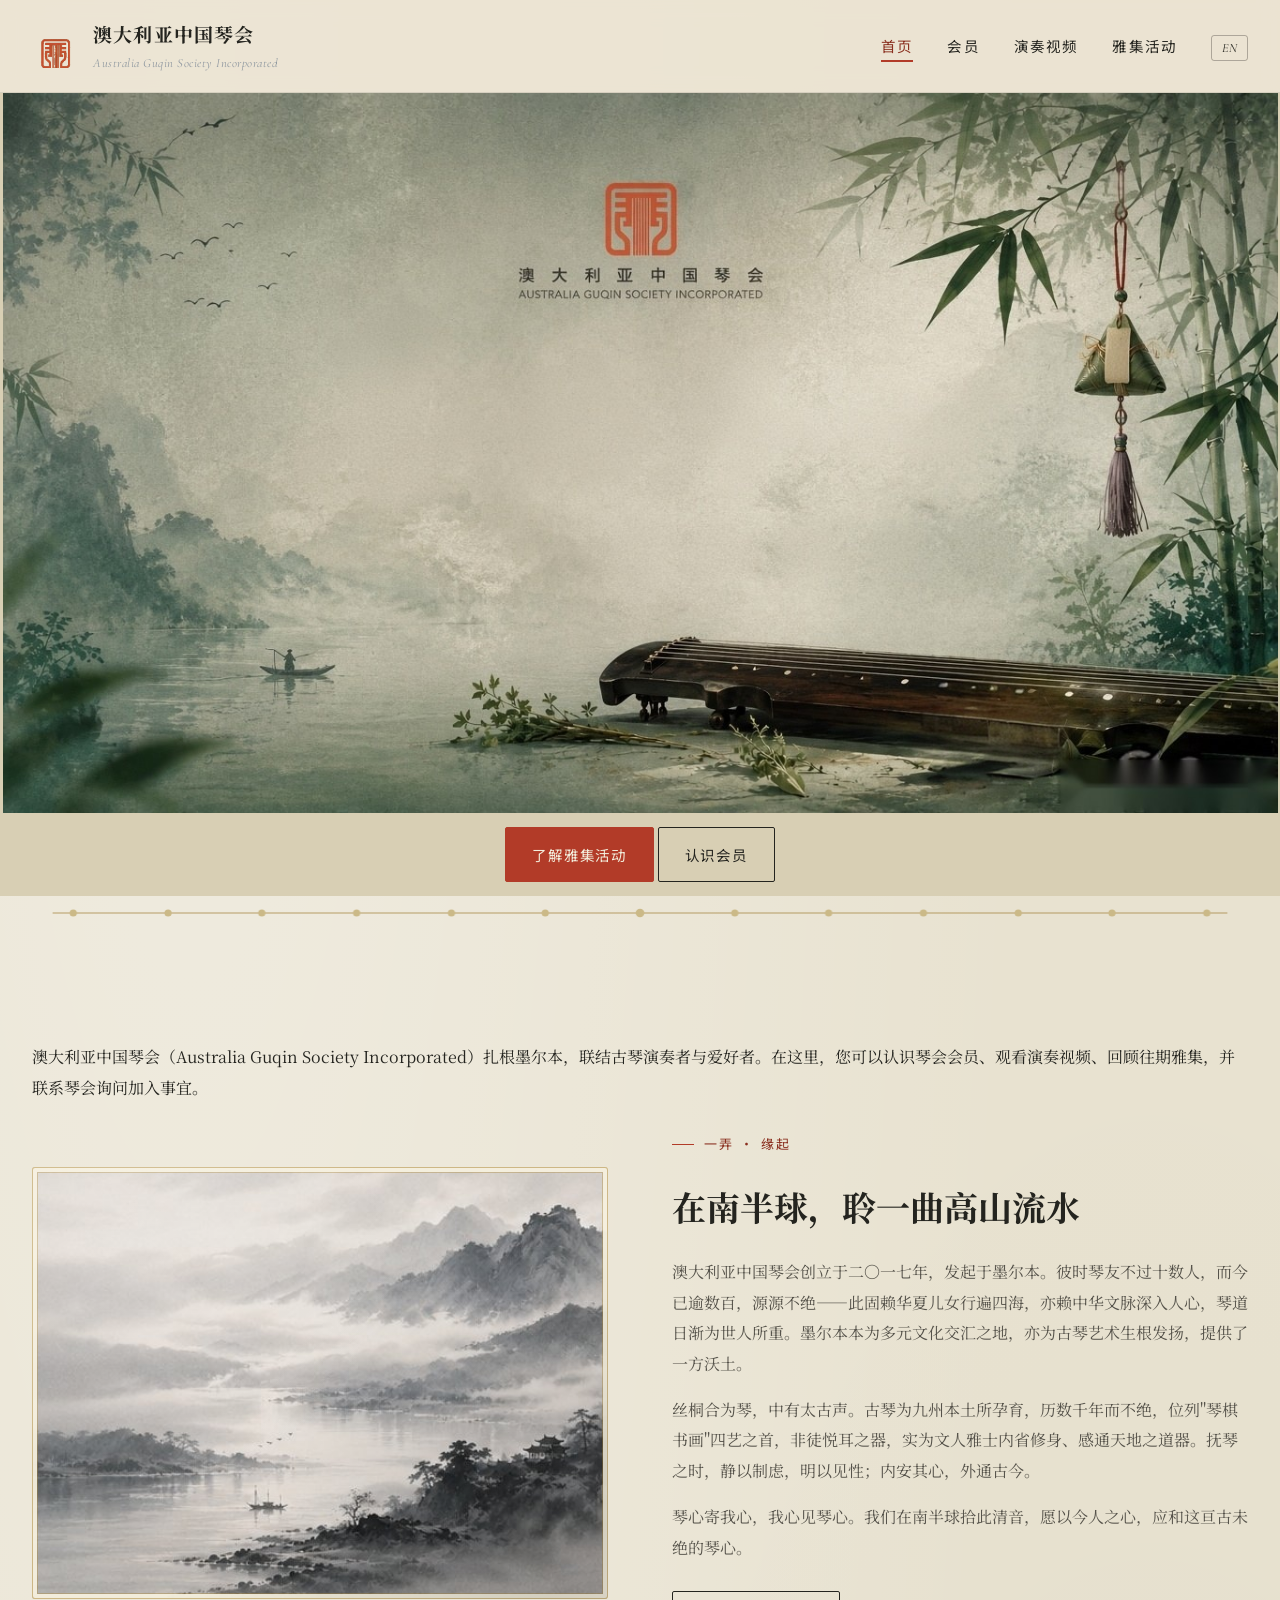
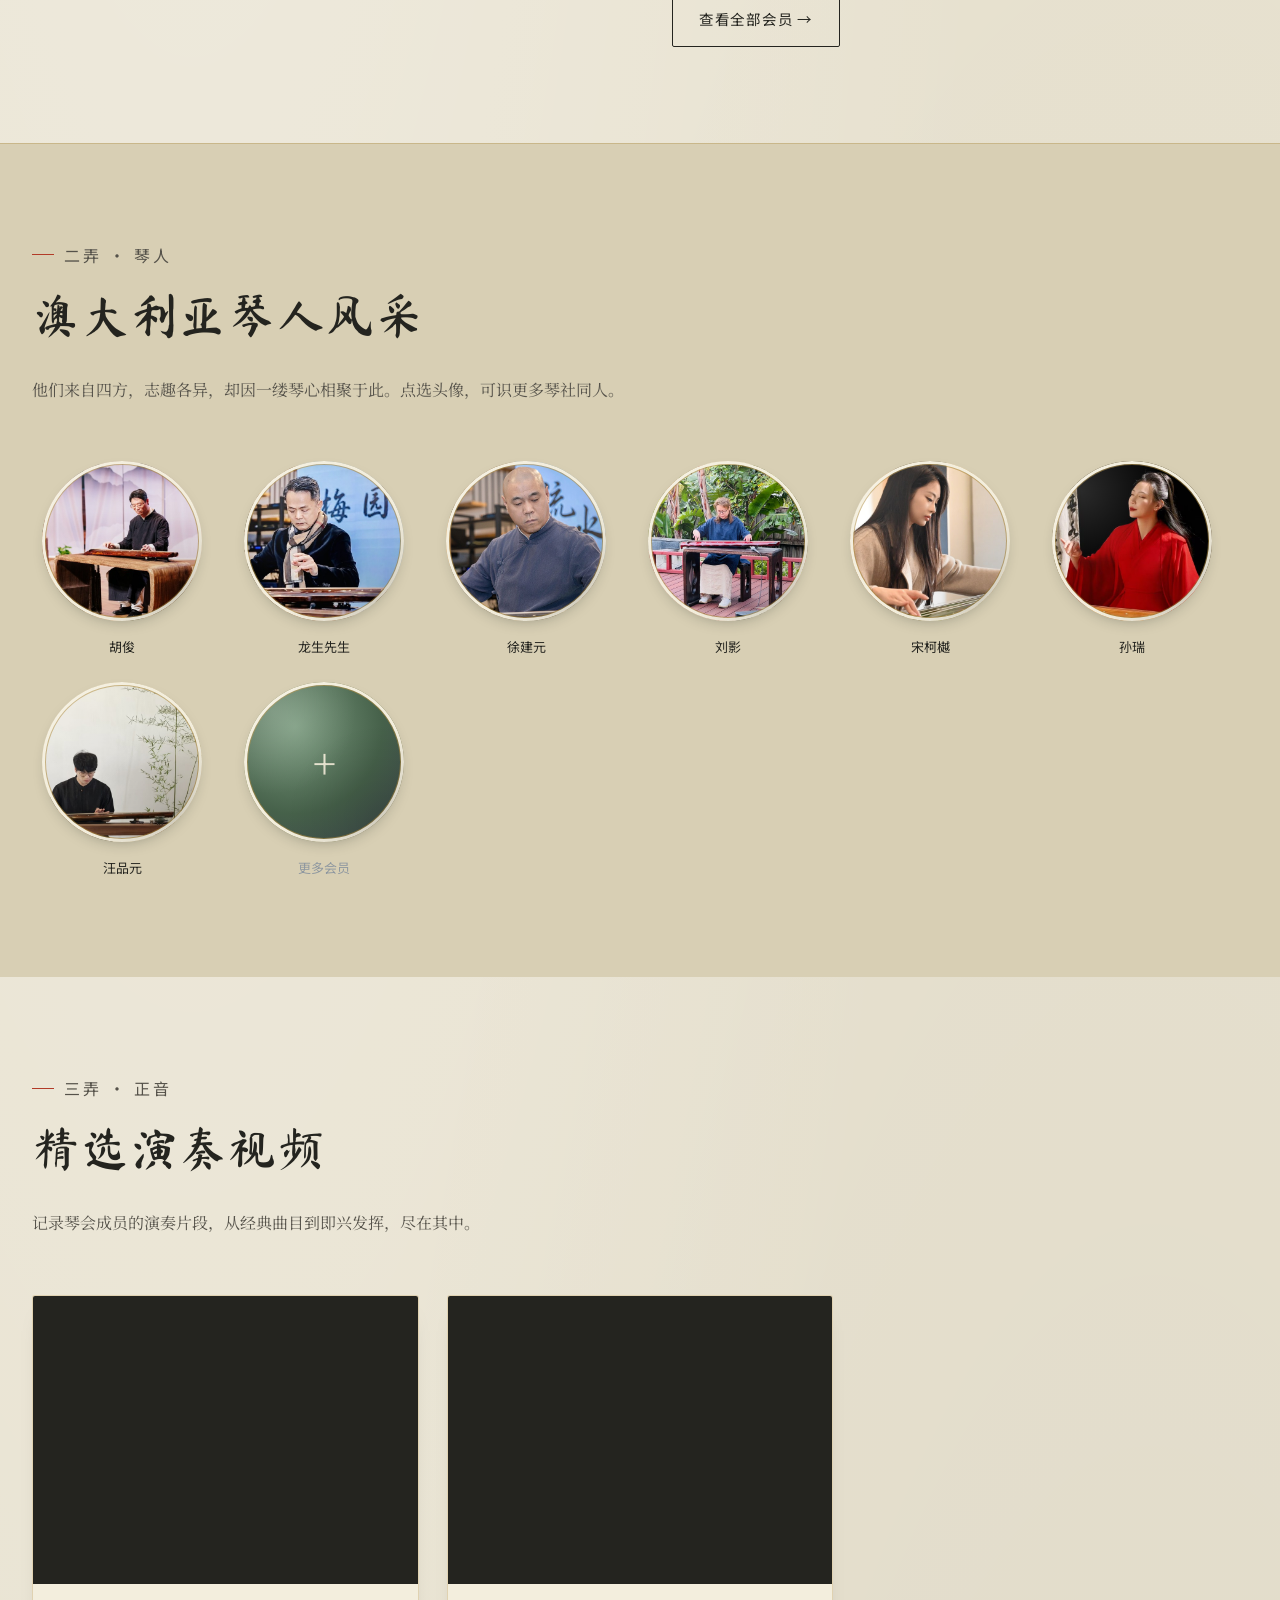
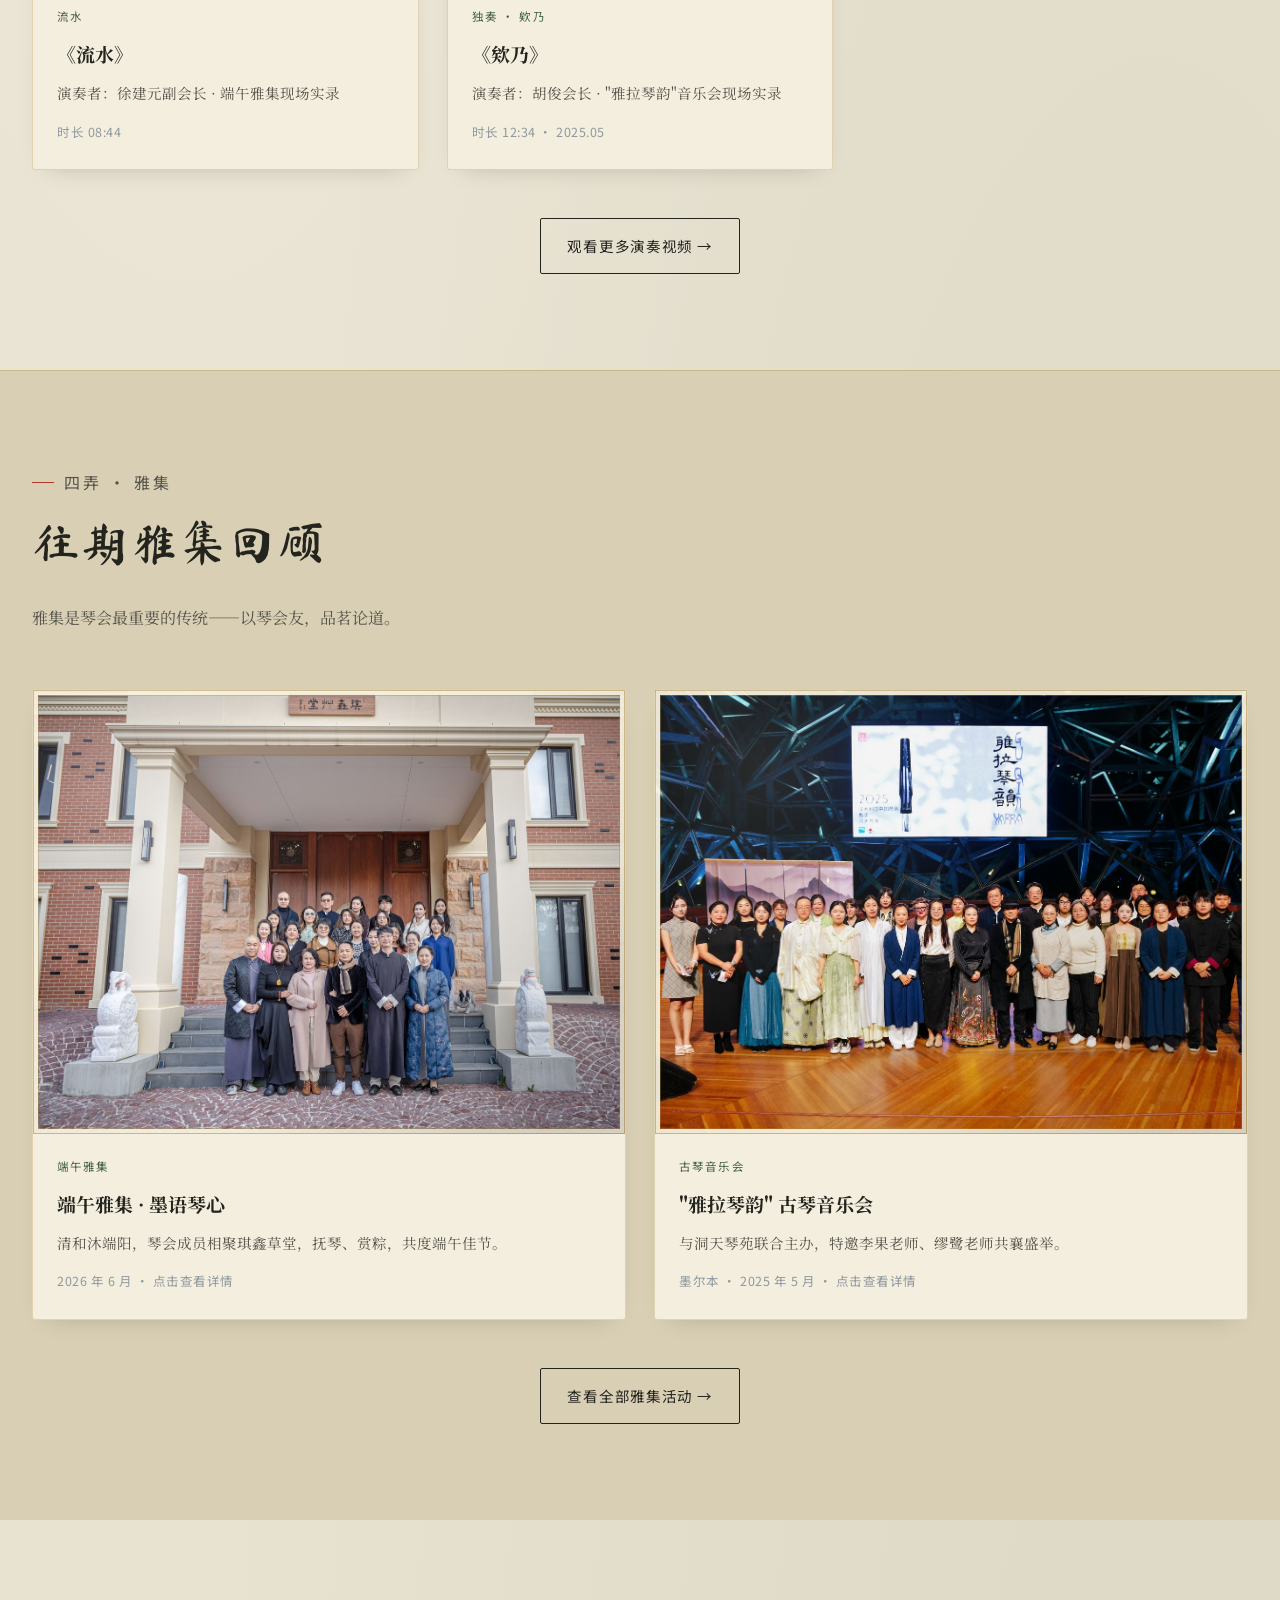
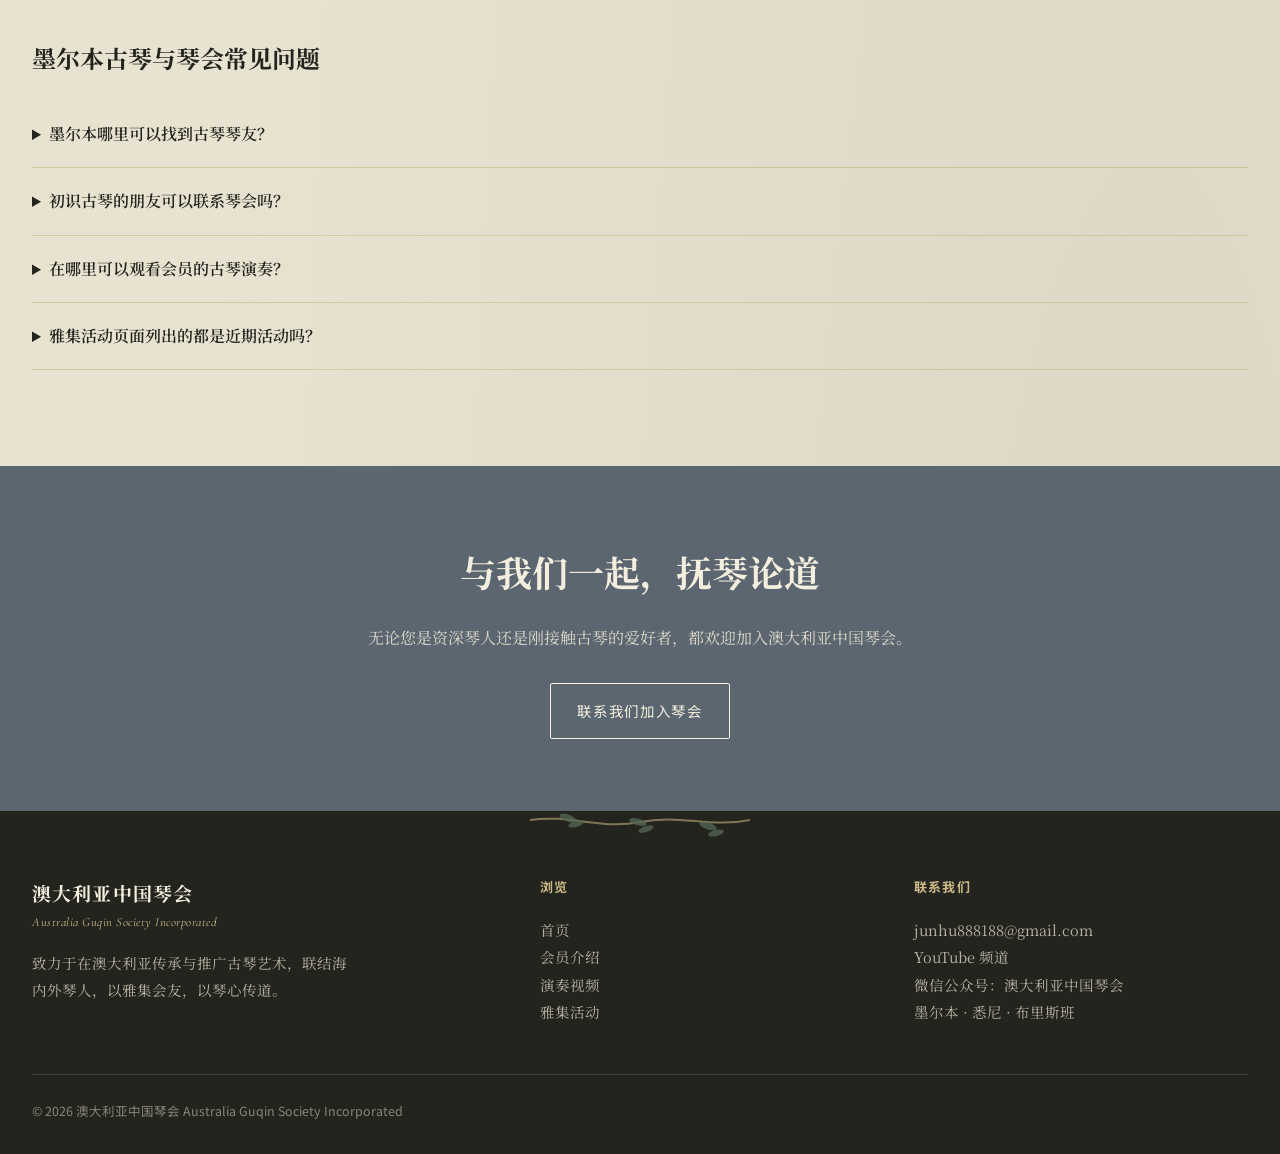
==== index.html @ 12d1147c "Exclude video players from decorative placeholder backgrounds" ====
<!DOCTYPE html>
<html lang="zh-Hans">
<head>
<meta charset="UTF-8">
<meta name="google-site-verification" content="4LOz-z484ilHDg--RrW7BaVGINEoFUXPFnVFg8UF2Y4" />
<meta name="viewport" content="width=device-width, initial-scale=1.0">
<title>澳大利亚中国琴会 · 墨尔本古琴 · Australia Guqin Society</title>
<meta name="description" content="澳大利亚中国琴会官方网站，扎根墨尔本古琴文化，传承古琴艺术，联结澳大利亚及海内外琴人。介绍会员、演奏视频与雅集活动信息。">
<link rel="canonical" href="https://auguqin.com/">
<link rel="alternate" hreflang="zh-Hans" href="https://auguqin.com/">
<link rel="alternate" hreflang="en" href="https://auguqin.com/index-en.html">
<link rel="alternate" hreflang="x-default" href="https://auguqin.com/">
<meta property="og:type" content="website">
<meta property="og:site_name" content="澳大利亚中国琴会 Australia Guqin Society">
<meta property="og:title" content="澳大利亚中国琴会 · Australia Guqin Society Incorporated">
<meta property="og:description" content="澳大利亚中国琴会官方网站，扎根墨尔本古琴文化，传承古琴艺术，联结澳大利亚及海内外琴人。">
<meta property="og:image" content="https://auguqin.com/assets/moyu_qinxin.jpg">
<meta property="og:url" content="https://auguqin.com/">
<meta property="og:locale" content="zh_CN">
<meta name="twitter:card" content="summary_large_image">

<style>
/* ============================================================
   澳大利亚琴会 · Australian Guqin Society
   设计语言：水墨 · 宣纸 · 印章 · 徽位
   ============================================================ */

@import url('https://fonts.googleapis.com/css2?family=Noto+Serif+SC:wght@400;500;700;900&family=Cormorant+Garamond:ital,wght@0,400;0,500;1,400;1,500&family=Noto+Sans+SC:wght@400;500&family=Ma+Shan+Zheng&display=swap');

:root {
  /* 色 · Color */
  --ink:        #24241f;   /* 墨 */
  --ink-soft:   #55524a;
  --paper:      #e8e2d0;   /* 宣纸 */
  --paper-deep: #d8cfb4;   /* 陈纸 */
  --paper-card: #f3eedd;
  --dai:        #5c6670;   /* 水墨山色 · 石青灰 */
  --dai-soft:   #8f98a0;
  --dai-deep:   #3c444c;
  --bamboo:     #46614a;   /* 竹青 */
  --bamboo-soft:#7a9a7e;
  --bamboo-deep:#2c4030;
  --sepia:      #b98a4e;   /* 赭石 · 夕照 */
  --sepia-soft: #d9b479;
  --snow:       #faf7ee;   /* 雪 */
  --cinnabar:   #b23b28;   /* 朱砂 — 印色 */
  --cinnabar-deep: #8a2f1f;
  --gold:       #a3843f;   /* 泥金 — 细线 */
  --gold-soft:  #cbb987;

  --font-display: 'Noto Serif SC', serif;
  --font-calligraphy: 'Ma Shan Zheng', 'Noto Serif SC', serif;
  --font-en: 'Cormorant Garamond', serif;
  --font-body: 'Noto Serif SC', serif;
  --font-label: 'Noto Sans SC', sans-serif;

  --max-w: 1320px;
}

* { box-sizing: border-box; }

html { scroll-behavior: smooth; overflow-x: hidden; max-width: 100%; }

body {
  margin: 0;
  overflow-x: hidden;
  max-width: 100%;
  background: var(--paper);
  color: var(--ink);
  font-family: var(--font-body);
  line-height: 1.9;
  -webkit-font-smoothing: antialiased;
  background-image:
    radial-gradient(ellipse at 15% 0%, rgba(255,255,255,0.35), transparent 55%),
    radial-gradient(ellipse at 90% 100%, rgba(0,0,0,0.05), transparent 60%);
}

a { color: inherit; text-decoration: none; }

img { max-width: 100%; display: block; }

::selection { background: var(--cinnabar); color: var(--paper-card); }

@media (prefers-reduced-motion: reduce) {
  *, *::before, *::after {
    animation-duration: 0.001ms !important;
    animation-iteration-count: 1 !important;
    transition-duration: 0.001ms !important;
    scroll-behavior: auto !important;
  }
}

:focus-visible {
  outline: 2px solid var(--cinnabar);
  outline-offset: 3px;
}

.wrap {
  max-width: var(--max-w);
  margin: 0 auto;
  padding: 0 32px;
}

/* ---------------- 印 Logo ---------------- */
.seal {
  width: 42px;
  height: 42px;
  background: var(--cinnabar);
  color: var(--paper-card);
  display: flex;
  align-items: center;
  justify-content: center;
  font-family: var(--font-display);
  font-weight: 900;
  font-size: 22px;
  border-radius: 3px;
  transform: rotate(-2deg);
  box-shadow: 0 2px 0 rgba(0,0,0,0.15), inset 0 0 0 1px rgba(255,255,255,0.15);
  flex-shrink: 0;
}

.seal-logo {
  height: 44px;
  width: auto;
  flex-shrink: 0;
}

/* ---------------- Header / Nav ---------------- */
.site-header {
  position: sticky;
  top: 0;
  z-index: 100;
  background: rgba(236, 228, 210, 0.86);
  backdrop-filter: blur(10px);
  border-bottom: 1px solid rgba(32,29,25,0.1);
}

.site-header .wrap {
  display: flex;
  align-items: center;
  justify-content: space-between;
  padding-top: 16px;
  padding-bottom: 16px;
}

.brand {
  display: flex;
  align-items: center;
  gap: 14px;
}

.brand-text .zh {
  display: block;
  font-family: var(--font-display);
  font-weight: 700;
  font-size: 19px;
  letter-spacing: 0.06em;
}

.brand-text .en {
  display: block;
  font-family: var(--font-en);
  font-style: italic;
  font-size: 12.5px;
  color: var(--dai-soft);
  letter-spacing: 0.04em;
}

.nav-list {
  list-style: none;
  display: flex;
  gap: 34px;
  margin: 0;
  padding: 0;
}

.nav-list a {
  font-family: var(--font-label);
  font-size: 14.5px;
  letter-spacing: 0.08em;
  position: relative;
  padding-bottom: 4px;
}

.nav-list a::after {
  content: '';
  position: absolute;
  left: 0; right: 0; bottom: -2px;
  height: 1.5px;
  background: var(--cinnabar);
  transform: scaleX(0);
  transform-origin: right;
  transition: transform 0.35s ease;
}

.nav-list a:hover::after,
.nav-list a.active::after {
  transform: scaleX(1);
  transform-origin: left;
}

.nav-list a.active { color: var(--cinnabar-deep); }

.lang-switch {
  font-family: var(--font-en) !important;
  font-style: italic;
  border: 1px solid rgba(32,29,25,0.3);
  border-radius: 3px;
  padding: 4px 10px !important;
  font-size: 12.5px !important;
  letter-spacing: 0.04em !important;
}
.lang-switch::after { content: none !important; }
.lang-switch:hover { border-color: var(--cinnabar); color: var(--cinnabar-deep); }

.nav-toggle {
  display: none;
  background: none;
  border: none;
  cursor: pointer;
  padding: 6px;
}

.nav-toggle span {
  display: block;
  width: 24px;
  height: 2px;
  background: var(--ink);
  margin: 5px 0;
  transition: transform 0.3s ease, opacity 0.3s ease;
}

@media (max-width: 860px) {
  .site-header { position: static; }
  .site-header .wrap { flex-wrap: wrap; padding-top: calc(40px + env(safe-area-inset-top)); }
  .nav-toggle { display: block; position: relative; z-index: 10; order: 2; }
  .brand { order: 1; }
  .site-header nav {
    order: 3;
    width: 100%;
    flex-basis: 100%;
  }
  .nav-list {
    width: 100%;
    flex-direction: column;
    background: var(--paper);
    padding: 0 32px;
    gap: 20px;
    max-height: 0;
    overflow: hidden;
    opacity: 0;
    transition: max-height 0.35s ease, opacity 0.25s ease, padding 0.35s ease;
  }
  .nav-list.open {
    max-height: 400px;
    opacity: 1;
    padding: 20px 32px 28px;
    border-top: 1px solid rgba(32,29,25,0.1);
  }
}

/* ---------------- 徽位分隔线 · String Divider ---------------- */
.string-divider {
  width: 100%;
  height: 34px;
  margin: 0 auto;
  display: block;
  overflow: visible;
}

.string-divider .line {
  stroke: var(--gold);
  stroke-width: 1;
  opacity: 0.75;
}

.string-divider .hui {
  fill: var(--gold-soft);
  opacity: 0;
  transform-origin: center;
}

.string-divider.in-view .hui {
  animation: hui-in 0.6s ease forwards;
}

.string-divider.in-view .hui:nth-child(1) { animation-delay: 0.02s; }
.string-divider.in-view .hui:nth-child(2) { animation-delay: 0.07s; }
.string-divider.in-view .hui:nth-child(3) { animation-delay: 0.12s; }
.string-divider.in-view .hui:nth-child(4) { animation-delay: 0.17s; }
.string-divider.in-view .hui:nth-child(5) { animation-delay: 0.22s; }
.string-divider.in-view .hui:nth-child(6) { animation-delay: 0.27s; }
.string-divider.in-view .hui:nth-child(7) { animation-delay: 0.32s; }
.string-divider.in-view .hui:nth-child(8) { animation-delay: 0.37s; }
.string-divider.in-view .hui:nth-child(9) { animation-delay: 0.42s; }
.string-divider.in-view .hui:nth-child(10) { animation-delay: 0.47s; }
.string-divider.in-view .hui:nth-child(11) { animation-delay: 0.52s; }
.string-divider.in-view .hui:nth-child(12) { animation-delay: 0.57s; }
.string-divider.in-view .hui:nth-child(13) { animation-delay: 0.62s; }

@keyframes hui-in {
  from { opacity: 0; transform: scale(0); }
  to   { opacity: 1; transform: scale(1); }
}

/* ---------------- 段 Section labels (structural device) ---------------- */
.duan-label {
  font-family: var(--font-label);
  font-size: 13px;
  letter-spacing: 0.18em;
  color: var(--cinnabar-deep);
  display: flex;
  align-items: center;
  gap: 10px;
  margin-bottom: 18px;
}

.duan-label::before {
  content: '';
  width: 22px;
  height: 1px;
  background: var(--cinnabar);
}

/* ---------------- Sections ---------------- */
section { padding: 96px 0; }

.section-head {
  max-width: 640px;
  margin-bottom: 56px;
}

.section-head h2 {
  font-family: var(--font-calligraphy);
  font-size: clamp(34px, 4vw, 48px);
  font-weight: 400;
  margin: 0 0 14px;
  letter-spacing: 0.02em;
}

.section-head p {
  color: var(--ink-soft);
  font-size: 16px;
  margin: 0;
}

.eyebrow-en {
  font-family: var(--font-en);
  font-style: italic;
  color: var(--dai-soft);
  font-size: 16px;
  display: block;
  margin-bottom: 6px;
}

/* ---------------- Buttons ---------------- */
.btn {
  display: inline-flex;
  align-items: center;
  gap: 10px;
  font-family: var(--font-label);
  font-size: 14.5px;
  letter-spacing: 0.05em;
  padding: 13px 26px;
  border: 1px solid var(--ink);
  border-radius: 2px;
  transition: background 0.3s ease, color 0.3s ease, border-color 0.3s ease, transform 0.25s ease;
}

.btn:hover { transform: translateY(-2px); }

.btn-primary {
  background: var(--cinnabar);
  border-color: var(--cinnabar);
  color: var(--paper-card);
}
.btn-primary:hover { background: var(--cinnabar-deep); border-color: var(--cinnabar-deep); }

.btn-ghost {
  background: transparent;
  color: var(--ink);
}
.btn-ghost:hover { background: var(--ink); color: var(--paper); }

/* ---------------- Hero (index · 真实图片) ---------------- */
.hero-photo {
  position: relative;
  width: 100%;
  padding: 0;
  overflow: hidden;
  background: var(--ink);
}

.hero-photo-img {
  width: 100%;
  height: auto;
  max-height: 720px;
  object-fit: cover;
  object-position: center 30%;
  display: block;
}

.hero-photo-overlay {
  position: absolute;
  left: 0; right: 0; bottom: 0;
  height: 42%;
  background: linear-gradient(to top, rgba(18,16,12,0.6), transparent);
  pointer-events: none;
}

.hero-photo-content {
  position: absolute;
  left: 0; right: 0; bottom: 40px;
  display: flex;
  justify-content: center;
}

.btn-ghost-light {
  border-color: var(--paper-card);
  color: var(--paper-card);
}
.btn-ghost-light:hover { background: var(--paper-card); color: var(--ink); }

.visually-hidden {
  position: absolute;
  width: 1px; height: 1px;
  padding: 0; margin: -1px;
  overflow: hidden;
  clip: rect(0,0,0,0);
  white-space: nowrap;
  border: 0;
}

@media (max-width: 700px) {
  .hero-photo-img { max-height: 480px; object-position: center 22%; }
  .hero-photo-content { bottom: 22px; }
}

/* ---------------- Card grids ---------------- */
.grid {
  display: grid;
  gap: 28px;
}

.grid-3 { grid-template-columns: repeat(3, 1fr); }
.grid-2 { grid-template-columns: repeat(2, 1fr); }

@media (max-width: 900px) {
  .grid-3 { grid-template-columns: repeat(2, 1fr); }
}
@media (max-width: 640px) {
  .grid-3, .grid-2 { grid-template-columns: 1fr; }
}

.card {
  background: var(--paper-card);
  border: 1px solid rgba(173,138,62,0.28);
  border-radius: 3px;
  overflow: hidden;
  box-shadow: 0 10px 24px -18px rgba(23,32,27,0.35);
  transition: transform 0.35s ease, box-shadow 0.35s ease, border-color 0.35s ease;
}

.card:hover {
  transform: translateY(-5px);
  box-shadow: 0 18px 34px -18px rgba(32,29,25,0.35);
  border-color: var(--cinnabar);
}

/* ---------------- Ink placeholder blocks (no real imagery) ---------------- */
.ink-block {
  position: relative;
  aspect-ratio: 4 / 3;
  background-color: var(--paper-deep);
  background-image: url("data:image/svg+xml,%3Csvg%20xmlns%3D%22http%3A//www.w3.org/2000/svg%22%20viewBox%3D%220%200%20200%20150%22%3E%3Crect%20width%3D%22200%22%20height%3D%22150%22%20fill%3D%22%23e8e2d0%22/%3E%3Ccircle%20cx%3D%22158%22%20cy%3D%2232%22%20r%3D%2211%22%20fill%3D%22%23cbb987%22%20opacity%3D%220.85%22/%3E%3Cpath%20d%3D%22M0%2C95%20Q30%2C70%2060%2C88%20T120%2C80%20T200%2C90%20L200%2C150%20L0%2C150%20Z%22%20fill%3D%22%238f98a0%22%20opacity%3D%220.5%22/%3E%3Cpath%20d%3D%22M0%2C120%20Q25%2C95%2055%2C112%20Q90%2C90%20130%2C110%20Q165%2C92%20200%2C112%20L200%2C150%20L0%2C150%20Z%22%20fill%3D%22%233c444c%22/%3E%3Cpath%20d%3D%22M0%2C128%20Q50%2C120%20100%2C130%20T200%2C124%22%20stroke%3D%22%23faf7ee%22%20stroke-width%3D%221.4%22%20fill%3D%22none%22%20opacity%3D%220.55%22/%3E%3Cpath%20d%3D%22M0%2C138%20Q50%2C132%20100%2C140%20T200%2C134%22%20stroke%3D%22%23faf7ee%22%20stroke-width%3D%221%22%20fill%3D%22none%22%20opacity%3D%220.35%22/%3E%3C/svg%3E");
  background-size: cover;
  background-position: center;
  overflow: hidden;
  box-shadow: inset 0 0 0 1px rgba(173,138,62,0.55), inset 0 0 0 5px rgba(250,245,230,0.9), inset 0 0 0 6px rgba(173,138,62,0.4);
}

.grid-3 .card:nth-of-type(3n+2) .ink-block:not(.avatar):not(.has-video),
.gallery-strip .ink-block:nth-of-type(4n+2):not(.avatar):not(.has-video) {
  background-image: url("data:image/svg+xml,%3Csvg%20xmlns%3D%22http%3A//www.w3.org/2000/svg%22%20viewBox%3D%220%200%20200%20150%22%3E%3Crect%20width%3D%22200%22%20height%3D%22150%22%20fill%3D%22%23e8e2d0%22/%3E%3Ccircle%20cx%3D%2240%22%20cy%3D%2230%22%20r%3D%2210%22%20fill%3D%22%23b23b28%22%20opacity%3D%220.85%22/%3E%3Cpath%20d%3D%22M0%2C95%20Q30%2C70%2060%2C88%20T120%2C80%20T200%2C90%20L200%2C150%20L0%2C150%20Z%22%20fill%3D%22%237a9a7e%22%20opacity%3D%220.45%22/%3E%3Cpath%20d%3D%22M0%2C120%20Q25%2C95%2055%2C112%20Q90%2C90%20130%2C110%20Q165%2C92%20200%2C112%20L200%2C150%20L0%2C150%20Z%22%20fill%3D%22%232c4030%22/%3E%3Cpath%20d%3D%22M0%2C128%20Q50%2C120%20100%2C130%20T200%2C124%22%20stroke%3D%22%23faf7ee%22%20stroke-width%3D%221.4%22%20fill%3D%22none%22%20opacity%3D%220.55%22/%3E%3Cpath%20d%3D%22M0%2C138%20Q50%2C132%20100%2C140%20T200%2C134%22%20stroke%3D%22%23faf7ee%22%20stroke-width%3D%221%22%20fill%3D%22none%22%20opacity%3D%220.35%22/%3E%3C/svg%3E");
}

.grid-3 .card:nth-of-type(3n) .ink-block:not(.avatar):not(.has-video),
.gallery-strip .ink-block:nth-of-type(4n+3):not(.avatar):not(.has-video) {
  background-image: url("data:image/svg+xml,%3Csvg%20xmlns%3D%22http%3A//www.w3.org/2000/svg%22%20viewBox%3D%220%200%20200%20150%22%3E%3Crect%20width%3D%22200%22%20height%3D%22150%22%20fill%3D%22%23e8e2d0%22/%3E%3Ccircle%20cx%3D%22100%22%20cy%3D%2226%22%20r%3D%229%22%20fill%3D%22%23b98a4e%22%20opacity%3D%220.85%22/%3E%3Cpath%20d%3D%22M0%2C95%20Q30%2C70%2060%2C88%20T120%2C80%20T200%2C90%20L200%2C150%20L0%2C150%20Z%22%20fill%3D%22%23d9b479%22%20opacity%3D%220.5%22/%3E%3Cpath%20d%3D%22M0%2C120%20Q25%2C95%2055%2C112%20Q90%2C90%20130%2C110%20Q165%2C92%20200%2C112%20L200%2C150%20L0%2C150%20Z%22%20fill%3D%22%238f98a0%22/%3E%3Cpath%20d%3D%22M0%2C128%20Q50%2C120%20100%2C130%20T200%2C124%22%20stroke%3D%22%23faf7ee%22%20stroke-width%3D%221.4%22%20fill%3D%22none%22%20opacity%3D%220.55%22/%3E%3Cpath%20d%3D%22M0%2C138%20Q50%2C132%20100%2C140%20T200%2C134%22%20stroke%3D%22%23faf7ee%22%20stroke-width%3D%221%22%20fill%3D%22none%22%20opacity%3D%220.35%22/%3E%3C/svg%3E");
}

.ink-block::before {
  content: '';
  position: absolute;
  inset: 0;
  background:
    radial-gradient(circle at 18% 18%, rgba(255,255,255,0.16), transparent 45%),
    radial-gradient(circle at 88% 88%, rgba(0,0,0,0.14), transparent 50%);
}

.ink-block.photo {
  background-image: none;
  background-size: cover;
  background-position: 22% center;
}

.ink-block.photo::after { content: none; }

.ink-block.has-video {
  background: var(--ink);
  box-shadow: none;
}
.ink-block.has-video video,
.ink-block.has-video iframe {
  width: 100%;
  height: 100%;
  object-fit: cover;
  display: block;
  border: 0;
}
.ink-block.has-video::after,
.ink-block.has-video::before { content: none; }

.ink-block::after {
  content: '印';
  position: absolute;
  right: 10px;
  bottom: 8px;
  width: 20px;
  height: 20px;
  background: var(--cinnabar);
  color: var(--paper-card);
  font-family: var(--font-display);
  font-weight: 700;
  font-size: 11px;
  display: flex;
  align-items: center;
  justify-content: center;
  border-radius: 2px;
  opacity: 0.88;
  transform: rotate(-3deg);
  pointer-events: none;
}

.ink-block .placeholder-tag {
  position: absolute;
  bottom: 12px;
  left: 12px;
  font-family: var(--font-label);
  font-size: 11px;
  letter-spacing: 0.08em;
  color: rgba(244,238,218,0.85);
  background: rgba(32,29,25,0.35);
  padding: 4px 9px;
  border-radius: 2px;
  backdrop-filter: blur(3px);
}

.ink-block.avatar {
  aspect-ratio: 1 / 1;
  border-radius: 50%;
  display: flex;
  align-items: center;
  justify-content: center;
  background-image: none;
  background: radial-gradient(circle at 32% 28%, var(--dai-soft) 0%, var(--dai) 55%, var(--bamboo-deep) 100%);
  box-shadow: inset 0 0 0 3px var(--paper-card), inset 0 0 0 4px rgba(173,138,62,0.6), 0 6px 16px -8px rgba(23,32,27,0.4);
}

.ink-block.avatar.photo-round {
  background-size: cover;
}

.ink-block.avatar::after { content: none; }

.avatar-row .avatar-item:nth-of-type(3n+2) .ink-block.avatar:not(.photo-round) {
  background: radial-gradient(circle at 32% 28%, var(--bamboo-soft) 0%, var(--bamboo) 55%, var(--dai-deep) 100%);
}
.avatar-row .avatar-item:nth-of-type(3n) .ink-block.avatar:not(.photo-round) {
  background: radial-gradient(circle at 32% 28%, #c9a55c 0%, var(--gold) 45%, var(--bamboo-deep) 100%);
}

.ink-block.avatar span {
  font-family: var(--font-display);
  font-weight: 700;
  font-size: 38px;
  color: rgba(244,238,218,0.92);
}

.play-btn {
  position: absolute;
  top: 50%; left: 50%;
  transform: translate(-50%, -50%);
  width: 58px; height: 58px;
  border-radius: 50%;
  background: rgba(244,238,218,0.92);
  display: flex;
  align-items: center;
  justify-content: center;
  transition: transform 0.3s ease, background 0.3s ease;
}

.card:hover .play-btn {
  transform: translate(-50%, -50%) scale(1.08);
  background: var(--cinnabar);
}

.card:hover .play-btn svg path { fill: var(--paper-card); }

.play-btn svg path { fill: var(--ink); transition: fill 0.3s ease; }

/* ---------------- Card content ---------------- */
.card-body { padding: 22px 24px 26px; }

.card-body .tag {
  font-family: var(--font-label);
  font-size: 11.5px;
  letter-spacing: 0.1em;
  color: var(--bamboo);
  display: block;
  margin-bottom: 8px;
}

.card-body h3 {
  font-family: var(--font-display);
  font-size: 19px;
  margin: 0 0 8px;
  font-weight: 700;
}

.card-body p {
  font-size: 14.5px;
  color: var(--ink-soft);
  margin: 0;
  line-height: 1.75;
}

.card-body .meta {
  margin-top: 14px;
  font-family: var(--font-label);
  font-size: 12.5px;
  color: var(--dai-soft);
  letter-spacing: 0.04em;
}

/* ---------------- About / split ---------------- */
.split {
  display: grid;
  grid-template-columns: 1fr 1fr;
  gap: 64px;
  align-items: center;
}

@media (max-width: 860px) {
  .split { grid-template-columns: 1fr; gap: 36px; }
}

.split .ink-block { border-radius: 3px; }

/* ---------------- Preview strip (homepage member row) ---------------- */
.avatar-row {
  display: flex;
  gap: 22px;
  flex-wrap: wrap;
}

.avatar-item { text-align: center; width: 180px; display: inline-block; text-decoration: none; }
.avatar-item .ink-block.avatar {
  width: 160px;
  height: 160px;
  margin: 0 auto 14px;
  transition: transform 0.3s ease, box-shadow 0.3s ease;
}
a.avatar-item:hover .ink-block.avatar {
  transform: translateY(-4px) scale(1.03);
  box-shadow: inset 0 0 0 3px var(--paper-card), inset 0 0 0 4px rgba(173,138,62,0.6), 0 14px 26px -10px rgba(23,20,15,0.45);
}
a.avatar-item:hover .name { color: var(--cinnabar-deep); }
.avatar-item .name {
  font-family: var(--font-label);
  font-size: 13px;
}

/* ---------------- 点缀 · 竹石松梅 ---------------- */
.corner-accent {
  position: absolute;
  pointer-events: none;
  z-index: 0;
  opacity: 0.24;
}

.accent-photo {
  position: absolute;
  width: 132px;
  height: 132px;
  object-fit: cover;
  border-radius: 3px;
  box-shadow: 0 0 0 5px var(--paper-card), 0 0 0 6px rgba(173,138,62,0.55), 0 14px 30px -14px rgba(23,20,15,0.5);
  z-index: 2;
}

@media (max-width: 640px) {
  .accent-photo { width: 92px; height: 92px; }
}

.page-hero { position: relative; overflow: hidden; }
.page-hero .wrap { position: relative; z-index: 1; }

.accent-bl { left: -10px; bottom: -10px; }
.accent-br { right: -10px; bottom: -10px; }
.accent-tr { right: -10px; top: -10px; }
.accent-tl { left: -10px; top: -10px; }

.about-rock {
  position: absolute;
  right: -30px;
  bottom: -26px;
  width: 128px;
  height: 128px;
  object-fit: cover;
  border-radius: 3px;
  box-shadow: 0 0 0 5px var(--paper-card), 0 0 0 6px rgba(173,138,62,0.55), 0 14px 30px -14px rgba(23,20,15,0.5);
  z-index: 2;
  transform: rotate(-2deg);
}

.split { position: relative; }

.footer-sprig {
  position: absolute;
  top: -1px;
  left: 50%;
  transform: translateX(-50%);
  width: 220px;
  opacity: 0.55;
  pointer-events: none;
}

.site-footer { position: relative; }
.site-footer {
  background: var(--ink);
  color: var(--paper-deep);
  padding: 64px 0 32px;
}

.footer-grid {
  display: grid;
  grid-template-columns: 1.4fr 1fr 1fr;
  gap: 40px;
  margin-bottom: 48px;
}

@media (max-width: 700px) {
  .footer-grid { grid-template-columns: 1fr; }
}

.footer-grid h4 {
  font-family: var(--font-label);
  font-size: 13px;
  letter-spacing: 0.1em;
  color: var(--gold-soft);
  margin: 0 0 16px;
  text-transform: uppercase;
}

.footer-grid p, .footer-grid a {
  font-size: 14.5px;
  color: rgba(236, 228, 210, 0.75);
  line-height: 1.9;
  display: block;
}

.footer-grid a:hover { color: var(--paper-card); }

.footer-brand .brand-text .en { color: var(--gold-soft); }
.footer-brand p { max-width: 320px; margin-top: 14px; }

.footer-bottom {
  border-top: 1px solid rgba(236,228,210,0.15);
  padding-top: 24px;
  font-family: var(--font-label);
  font-size: 12.5px;
  color: rgba(236,228,210,0.5);
  display: flex;
  justify-content: space-between;
  flex-wrap: wrap;
  gap: 10px;
}

/* ---------------- Page header (inner pages) ---------------- */
.page-hero {
  padding: 72px 0 56px;
  text-align: center;
  border-bottom: 1px solid rgba(32,29,25,0.08);
}

.page-hero .eyebrow-en { font-size: 17px; }

.page-hero h1 {
  font-family: var(--font-calligraphy);
  font-weight: 400;
  font-size: clamp(42px, 6vw, 62px);
  margin: 6px 0 16px;
}

.page-hero p {
  max-width: 560px;
  margin: 0 auto;
  color: var(--ink-soft);
}

/* ---------------- Filter tabs ---------------- */
.tabs {
  display: flex;
  gap: 10px;
  flex-wrap: wrap;
  margin-bottom: 44px;
}

.tab {
  font-family: var(--font-label);
  font-size: 13.5px;
  letter-spacing: 0.05em;
  padding: 9px 18px;
  border: 1px solid rgba(32,29,25,0.18);
  border-radius: 20px;
  background: transparent;
  cursor: pointer;
  transition: all 0.25s ease;
}

.tab:hover { border-color: var(--cinnabar); }

.tab.active {
  background: var(--ink);
  border-color: var(--ink);
  color: var(--paper);
}

/* ---------------- Timeline (雅集活动) ---------------- */
.timeline {
  position: relative;
  padding-left: 32px;
  border-left: 1px solid var(--gold-soft);
}

.timeline-item {
  position: relative;
  margin-bottom: 56px;
}

.timeline-item::before {
  content: '';
  position: absolute;
  left: -37.5px;
  top: 6px;
  width: 9px; height: 9px;
  border-radius: 50%;
  background: var(--cinnabar);
  box-shadow: 0 0 0 4px var(--paper);
}

.timeline-item .date {
  font-family: var(--font-en);
  font-style: italic;
  font-size: 15px;
  color: var(--dai-soft);
  margin-bottom: 6px;
  display: block;
}

.timeline-item h3 {
  font-family: var(--font-display);
  font-size: 22px;
  margin: 0 0 10px;
}

.timeline-item p {
  color: var(--ink-soft);
  font-size: 15px;
  max-width: 640px;
  margin: 0 0 18px;
}

.gallery-strip {
  display: grid;
  grid-template-columns: repeat(4, 1fr);
  gap: 12px;
}

@media (max-width: 640px) {
  .gallery-strip { grid-template-columns: repeat(2, 1fr); }
}

.gallery-strip .ink-block { aspect-ratio: 1/1; border-radius: 2px; }

/* ---------------- Reveal on scroll ---------------- */
.reveal { opacity: 1; }
.js .reveal {
  opacity: 0;
  transform: translateY(24px);
  transition: opacity 0.7s ease, transform 0.7s ease;
}
.js .reveal.in-view {
  opacity: 1;
  transform: translateY(0);
}

/* ---------------- CTA band ---------------- */
.cta-band {
  background: var(--dai);
  color: var(--paper-card);
  padding: 72px 0;
  text-align: center;
}

.cta-band h2 {
  font-family: var(--font-display);
  font-size: clamp(26px, 3vw, 36px);
  margin: 0 0 16px;
}

.cta-band p { color: rgba(244,238,218,0.85); margin: 0 0 30px; }

.cta-band .btn-ghost {
  border-color: var(--paper-card);
  color: var(--paper-card);
}
.cta-band .btn-ghost:hover { background: var(--paper-card); color: var(--dai); }

/* ---------------- Member bio detail ---------------- */
.member-card { scroll-margin-top: 110px; }
.timeline-item { scroll-margin-top: 110px; }

.member-card .card-body .role {
  font-family: var(--font-en);
  font-style: italic;
  color: var(--cinnabar-deep);
  font-size: 14px;
  display: block;
  margin-bottom: 10px;
}


/* Keep the complete hero artwork and guqin visible in the first viewport. */
.hero-photo { background: var(--paper-deep); }
.hero-photo-img {
  width: auto;
  max-width: 100%;
  height: auto;
  max-height: min(720px, calc(100vh - 180px));
  max-height: min(720px, calc(100svh - 180px));
  object-fit: contain;
  object-position: center;
  margin: 0 auto;
}
.hero-photo-overlay { display: none; }
.hero-photo-content {
  position: relative;
  left: auto;
  right: auto;
  bottom: auto;
  padding-top: 14px;
  padding-bottom: 14px;
}
.hero-photo .btn-ghost-light { color: var(--ink); border-color: var(--ink); }
.hero-photo .btn-ghost-light:hover { background: var(--ink); color: var(--paper); }
@media (max-width: 860px) {
  .hero-photo-img { width: 100%; max-height: none; }
}

</style>
<script type="application/ld+json">{"@context": "https://schema.org", "@graph": [{"@type": "Organization", "@id": "https://auguqin.com/#organization", "name": "Australia Guqin Society Incorporated", "alternateName": "澳大利亚中国琴会", "url": "https://auguqin.com/", "logo": "https://auguqin.com/assets/logo.png", "email": "junhu888188@gmail.com", "sameAs": ["https://www.youtube.com/@AustraliaGuqinSociety"], "address": {"@type": "PostalAddress", "addressLocality": "Melbourne", "addressRegion": "VIC", "addressCountry": "AU"}}, {"@type": "WebSite", "@id": "https://auguqin.com/#website", "url": "https://auguqin.com/", "name": "澳大利亚中国琴会 · Australia Guqin Society Incorporated", "publisher": {"@id": "https://auguqin.com/#organization"}}, {"@type": "WebPage", "@id": "https://auguqin.com/#webpage", "url": "https://auguqin.com/", "name": "澳大利亚中国琴会 · 墨尔本古琴 · Australia Guqin Society", "description": "澳大利亚中国琴会官方网站，扎根墨尔本古琴文化，传承古琴艺术，联结澳大利亚及海内外琴人。介绍会员、演奏视频与雅集活动信息。", "inLanguage": "zh-Hans", "isPartOf": {"@id": "https://auguqin.com/#website"}, "about": {"@id": "https://auguqin.com/#organization"}}, {"@type": "FAQPage", "@id": "https://auguqin.com/#questions", "inLanguage": "zh-Hans", "mainEntity": [{"@type": "Question", "name": "墨尔本哪里可以找到古琴琴友？", "acceptedAnswer": {"@type": "Answer", "text": "澳大利亚中国琴会（Australia Guqin Society Incorporated）扎根墨尔本。本网站介绍琴会会员，并分享会员演奏视频与往期雅集记录。"}}, {"@type": "Question", "name": "初识古琴的朋友可以联系琴会吗？", "acceptedAnswer": {"@type": "Answer", "text": "可以。无论您已有演奏经验，还是刚开始了解古琴，都欢迎通过 junhu888188@gmail.com 联系琴会，询问加入或参加雅集的事宜。"}}, {"@type": "Question", "name": "在哪里可以观看会员的古琴演奏？", "acceptedAnswer": {"@type": "Answer", "text": "演奏视频页面收录了会员的现场演奏，包括《欸乃》《流水》等曲目；会员介绍页面提供演奏者的相关介绍。"}}, {"@type": "Question", "name": "雅集活动页面列出的都是近期活动吗？", "acceptedAnswer": {"@type": "Answer", "text": "不是。雅集活动页面主要记录往期雅集与音乐会。如需了解下一场活动的日期、地点与参与方式，请联系琴会。"}}]}]}</script><style>#questions details{border-bottom:1px solid rgba(173,138,62,.3);padding:18px 0}#questions summary{cursor:pointer;font-weight:600}#questions p{max-width:75ch;line-height:1.8}</style></head>
<body>
<script>document.documentElement.classList.add("js");</script>

<header class="site-header">
  <div class="wrap">
    <a href="index.html" class="brand">
      <img src="assets/logo.png" alt="澳大利亚中国琴会" class="seal-logo">
      <div class="brand-text">
        <span class="zh">澳大利亚中国琴会</span>
        <span class="en">Australia Guqin Society Incorporated</span>
      </div>
    </a>
    <nav>
      <ul class="nav-list">
        <li><a href="index.html" class="active">首页</a></li>
        <li><a href="members.html">会员</a></li>
        <li><a href="videos.html">演奏视频</a></li>
        <li><a href="gatherings.html">雅集活动</a></li>
        <li><a href="index-en.html" class="lang-switch">EN</a></li>
      </ul>
    </nav>
    <button class="nav-toggle" aria-label="打开菜单" aria-expanded="false">
      <span></span><span></span><span></span>
    </button>
  </div>
</header>

<main id="main-content">
<section class="hero-photo">
  <img src="assets/moyu_qinxin.jpg" alt="澳大利亚中国琴会 · 墨尔本古琴雅集实景" class="hero-photo-img">
  <div class="hero-photo-overlay"></div>
  <div class="wrap hero-photo-content">
    <h1 class="visually-hidden">澳大利亚中国琴会 Australia Guqin Society Incorporated</h1>
    <div class="hero-actions">
      <a href="gatherings.html" class="btn btn-primary">了解雅集活动</a>
      <a href="members.html" class="btn btn-ghost btn-ghost-light">认识会员</a>
    </div>
  </div>
</section>

<div class="wrap">
  <svg class="string-divider" viewBox="0 0 1180 34" preserveAspectRatio="none" aria-hidden="true">
    <line class="line" x1="20" y1="17" x2="1160" y2="17"/>
    <circle class="hui" cx="40" cy="17" r="3.5"/>
    <circle class="hui" cx="132" cy="17" r="3.5"/>
    <circle class="hui" cx="223" cy="17" r="3.5"/>
    <circle class="hui" cx="315" cy="17" r="3.5"/>
    <circle class="hui" cx="407" cy="17" r="3.5"/>
    <circle class="hui" cx="498" cy="17" r="3.5"/>
    <circle class="hui" cx="590" cy="17" r="4.2"/>
    <circle class="hui" cx="682" cy="17" r="3.5"/>
    <circle class="hui" cx="773" cy="17" r="3.5"/>
    <circle class="hui" cx="865" cy="17" r="3.5"/>
    <circle class="hui" cx="957" cy="17" r="3.5"/>
    <circle class="hui" cx="1048" cy="17" r="3.5"/>
    <circle class="hui" cx="1140" cy="17" r="3.5"/>
  </svg>
</div>

<section id="about">
  <div class="wrap"><p>澳大利亚中国琴会（Australia Guqin Society Incorporated）扎根墨尔本，联结古琴演奏者与爱好者。在这里，您可以认识琴会会员、观看演奏视频、回顾往期雅集，并联系琴会询问加入事宜。</p></div>
  <div class="wrap">
    <div class="split reveal">
      <div class="ink-block photo" style="background-image:url('assets/yunshui_xiaoxiang.jpg')"></div>
      <div>
        <p class="duan-label">一弄 · 缘起</p>
        <h2 style="font-family:var(--font-display);font-size:clamp(26px,3vw,34px);margin:0 0 18px;">在南半球，聆一曲高山流水</h2>
        <p style="color:var(--ink-soft);font-size:16px;margin:0 0 16px;">澳大利亚中国琴会创立于二〇一七年，发起于墨尔本。彼时琴友不过十数人，而今已逾数百，源源不绝——此固赖华夏儿女行遍四海，亦赖中华文脉深入人心，琴道日渐为世人所重。墨尔本本为多元文化交汇之地，亦为古琴艺术生根发扬，提供了一方沃土。</p>
        <p style="color:var(--ink-soft);font-size:16px;margin:0 0 16px;">丝桐合为琴，中有太古声。古琴为九州本土所孕育，历数千年而不绝，位列"琴棋书画"四艺之首，非徒悦耳之器，实为文人雅士内省修身、感通天地之道器。抚琴之时，静以制虑，明以见性；内安其心，外通古今。</p>
        <p style="color:var(--ink-soft);font-size:16px;margin:0 0 28px;">琴心寄我心，我心见琴心。我们在南半球拾此清音，愿以今人之心，应和这亘古未绝的琴心。</p>
        <a href="members.html" class="btn btn-ghost">查看全部会员 →</a>
      </div>
    </div>
  </div>
</section>

<section style="background:var(--paper-deep);border-top:1px solid rgba(173,138,62,0.35);">
  <div class="wrap">
    <div class="section-head reveal">
      <p class="duan-label">二弄 · 琴人</p>
      <h2>澳大利亚琴人风采</h2>
      <p>他们来自四方，志趣各异，却因一缕琴心相聚于此。点选头像，可识更多琴社同人。</p>
    </div>
    <div class="avatar-row reveal">
      <a class="avatar-item" href="members.html#hujun">
        <div class="ink-block avatar photo-round" style="background-image:url('assets/avatar_hujun.jpg');"></div>
        <div class="name">胡俊</div>
      </a>
      <a class="avatar-item" href="members.html#longsheng">
        <div class="ink-block avatar photo-round" style="background-image:url('assets/avatar_longsheng.jpg');"></div>
        <div class="name">龙生先生</div>
      </a>
      <a class="avatar-item" href="members.html#xujianyuan">
        <div class="ink-block avatar photo-round" style="background-image:url('assets/avatar_xu.jpg');"></div>
        <div class="name">徐建元</div>
      </a>
      <a class="avatar-item" href="members.html#liuying">
        <div class="ink-block avatar photo-round" style="background-image:url('assets/avatar_liuying.jpg');"></div>
        <div class="name">刘影</div>
      </a>
      <a class="avatar-item" href="members.html#songkeyue">
        <div class="ink-block avatar photo-round" style="background-image:url('assets/avatar_songkeyue.jpg');"></div>
        <div class="name">宋柯樾</div>
      </a>
      <a class="avatar-item" href="members.html#sunrui">
        <div class="ink-block avatar photo-round" style="background-image:url('assets/avatar_sunrui.jpg');"></div>
        <div class="name">孙瑞</div>
      </a>
      <a class="avatar-item" href="members.html#wangpinyuan">
        <div class="ink-block avatar photo-round" style="background-image:url('assets/avatar_wangpinyuan.jpg');"></div>
        <div class="name">汪品元</div>
      </a>
      <a class="avatar-item" href="members.html">
        <div class="ink-block avatar"><span>+</span></div>
        <div class="name" style="color:var(--dai-soft);">更多会员</div>
      </a>
    </div>
  </div>
</section>

<section>
  <div class="wrap">
    <div class="section-head reveal">
      <p class="duan-label">三弄 · 正音</p>
      <h2>精选演奏视频</h2>
      <p>记录琴会成员的演奏片段，从经典曲目到即兴发挥，尽在其中。</p>
    </div>
    <div class="grid grid-3 reveal">
      <div class="card">
        <div class="ink-block has-video">
          <iframe src="https://www.youtube.com/embed/4KgJvokcFSQ" title="流水 Liushui — 徐建元 古琴演奏" loading="lazy" allow="accelerometer; autoplay; clipboard-write; encrypted-media; gyroscope; picture-in-picture; web-share" allowfullscreen></iframe>
        </div>
        <div class="card-body">
          <span class="tag">流水</span>
          <h3>《流水》</h3>
          <p>演奏者：徐建元副会长 · 端午雅集现场实录</p>
          <div class="meta">时长 08:44</div>
        </div>
      </div>
      <div class="card">
        <div class="ink-block has-video">
          <iframe src="https://www.youtube.com/embed/p1BR6EXNNoU" title="欸乃 Ainai — 胡俊 古琴演奏" loading="lazy" allow="accelerometer; autoplay; clipboard-write; encrypted-media; gyroscope; picture-in-picture; web-share" allowfullscreen></iframe>
        </div>
        <div class="card-body">
          <span class="tag">独奏 · 欸乃</span>
          <h3>《欸乃》</h3>
          <p>演奏者：胡俊会长 · "雅拉琴韵"音乐会现场实录</p>
          <div class="meta">时长 12:34 · 2025.05</div>
        </div>
      </div>
    </div>
    <div style="text-align:center;margin-top:48px;">
      <a href="videos.html" class="btn btn-ghost">观看更多演奏视频 →</a>
    </div>
  </div>
</section>

<section style="background:var(--paper-deep);border-top:1px solid rgba(173,138,62,0.35);">
  <div class="wrap">
    <div class="section-head reveal">
      <p class="duan-label">四弄 · 雅集</p>
      <h2>往期雅集回顾</h2>
      <p>雅集是琴会最重要的传统——以琴会友，品茗论道。</p>
    </div>
    <div class="grid grid-2 reveal">
      <a class="card" href="gatherings.html#moyuqinxin">
        <div class="ink-block photo" style="background-image:url('assets/moyu_g3_group.jpg')"></div>
        <div class="card-body">
          <span class="tag">端午雅集</span>
          <h3>端午雅集 · 墨语琴心</h3>
          <p>清和沐端阳，琴会成员相聚琪鑫草堂，抚琴、赏粽，共度端午佳节。</p>
          <div class="meta">2026 年 6 月 · 点击查看详情</div>
        </div>
      </a>
      <a class="card" href="gatherings.html#yarra">
        <div class="ink-block photo" style="background-image:url('assets/yarra_13.jpg')"></div>
        <div class="card-body">
          <span class="tag">古琴音乐会</span>
          <h3>"雅拉琴韵" 古琴音乐会</h3>
          <p>与洞天琴苑联合主办，特邀李果老师、缪鹭老师共襄盛举。</p>
          <div class="meta">墨尔本 · 2025 年 5 月 · 点击查看详情</div>
        </div>
      </a>
    </div>
    <div style="text-align:center;margin-top:48px;">
      <a href="gatherings.html" class="btn btn-ghost">查看全部雅集活动 →</a>
    </div>
  </div>
</section>

<section id="questions"><div class="wrap"><h2>墨尔本古琴与琴会常见问题</h2><details><summary>墨尔本哪里可以找到古琴琴友？</summary><p>澳大利亚中国琴会（Australia Guqin Society Incorporated）扎根墨尔本。本网站介绍琴会会员，并分享会员演奏视频与往期雅集记录。</p></details><details><summary>初识古琴的朋友可以联系琴会吗？</summary><p>可以。无论您已有演奏经验，还是刚开始了解古琴，都欢迎通过 junhu888188@gmail.com 联系琴会，询问加入或参加雅集的事宜。</p></details><details><summary>在哪里可以观看会员的古琴演奏？</summary><p>演奏视频页面收录了会员的现场演奏，包括《欸乃》《流水》等曲目；会员介绍页面提供演奏者的相关介绍。</p></details><details><summary>雅集活动页面列出的都是近期活动吗？</summary><p>不是。雅集活动页面主要记录往期雅集与音乐会。如需了解下一场活动的日期、地点与参与方式，请联系琴会。</p></details></div></section>
<section class="cta-band">
  <div class="wrap reveal">
    <h2>与我们一起，抚琴论道</h2>
    <p>无论您是资深琴人还是刚接触古琴的爱好者，都欢迎加入澳大利亚中国琴会。</p>
    <a href="mailto:junhu888188@gmail.com" class="btn btn-ghost">联系我们加入琴会</a>
  </div>
</section>

</main>
<footer class="site-footer">
  <svg class="footer-sprig" viewBox="0 0 220 46" aria-hidden="true">
    <path style="stroke:var(--gold-soft)" stroke-width="2" fill="none" stroke-linecap="round"
      d="M0,10 C40,4 70,20 110,12 C150,4 180,18 220,10"/>
    <g style="fill:var(--bamboo-soft)" opacity="0.8">
      <ellipse cx="38" cy="8" rx="9" ry="3.4" transform="rotate(20 38 8)"/>
      <ellipse cx="46" cy="14" rx="8" ry="3" transform="rotate(-15 46 14)"/>
      <ellipse cx="108" cy="12" rx="9" ry="3.4" transform="rotate(15 108 12)"/>
      <ellipse cx="116" cy="19" rx="8" ry="3" transform="rotate(-18 116 19)"/>
      <ellipse cx="178" cy="16" rx="9" ry="3.4" transform="rotate(18 178 16)"/>
      <ellipse cx="186" cy="23" rx="8" ry="3" transform="rotate(-14 186 23)"/>
    </g>
  </svg>
  <div class="wrap">
    <div class="footer-grid">
      <div class="footer-brand">
        <div class="brand-text">
          <span class="zh" style="color:var(--paper-card)">澳大利亚中国琴会</span>
          <span class="en">Australia Guqin Society Incorporated</span>
        </div>
        <p>致力于在澳大利亚传承与推广古琴艺术，联结海内外琴人，以雅集会友，以琴心传道。</p>
      </div>
      <div>
        <h4>浏览</h4>
        <a href="index.html">首页</a>
        <a href="members.html">会员介绍</a>
        <a href="videos.html">演奏视频</a>
        <a href="gatherings.html">雅集活动</a>
      </div>
      <div>
        <h4>联系我们</h4>
        <a href="mailto:junhu888188@gmail.com">junhu888188@gmail.com</a>
        <a href="https://www.youtube.com/@AustraliaGuqinSociety" target="_blank" rel="noopener">YouTube 频道</a>
        <a href="#">微信公众号：澳大利亚中国琴会</a>
        <a href="#">墨尔本 · 悉尼 · 布里斯班</a>
      </div>
    </div>
    <div class="footer-bottom">
      <span>&copy; 2026 澳大利亚中国琴会 Australia Guqin Society Incorporated</span>
    </div>
  </div>
</footer>

<script>
// 澳大利亚中国琴会 · 共享交互脚本

document.addEventListener('DOMContentLoaded', () => {
  // 移动端导航开关
  const toggle = document.querySelector('.nav-toggle');
  const navList = document.querySelector('.nav-list');
  if (toggle && navList) {
    toggle.addEventListener('click', () => {
      navList.classList.toggle('open');
      toggle.setAttribute('aria-expanded', navList.classList.contains('open'));
    });
    navList.querySelectorAll('a').forEach((a) => {
      a.addEventListener('click', () => navList.classList.remove('open'));
    });
  }

  // 滚动淡入 + 弦线徽位动画
  const observer = new IntersectionObserver(
    (entries) => {
      entries.forEach((entry) => {
        if (entry.isIntersecting) {
          entry.target.classList.add('in-view');
          observer.unobserve(entry.target);
        }
      });
    },
    { threshold: 0.15 }
  );

  document.querySelectorAll('.reveal, .string-divider').forEach((el) => observer.observe(el));

  // 保险：若滚动触发未能命中（极端设备/浏览器情况），到时强制显示，避免内容永久隐藏
  setTimeout(() => {
    document.querySelectorAll('.reveal:not(.in-view), .string-divider:not(.in-view)').forEach((el) => el.classList.add('in-view'));
  }, 1200);

  // 雅集 / 视频页 筛选标签
  const tabs = document.querySelectorAll('.tab');
  if (tabs.length) {
    tabs.forEach((tab) => {
      tab.addEventListener('click', () => {
        tabs.forEach((t) => t.classList.remove('active'));
        tab.classList.add('active');
        const filter = tab.dataset.filter;
        document.querySelectorAll('[data-category]').forEach((item) => {
          const show = filter === 'all' || item.dataset.category === filter;
          item.style.display = show ? '' : 'none';
        });
      });
    });
  }
});

</script>
</body>
</html>
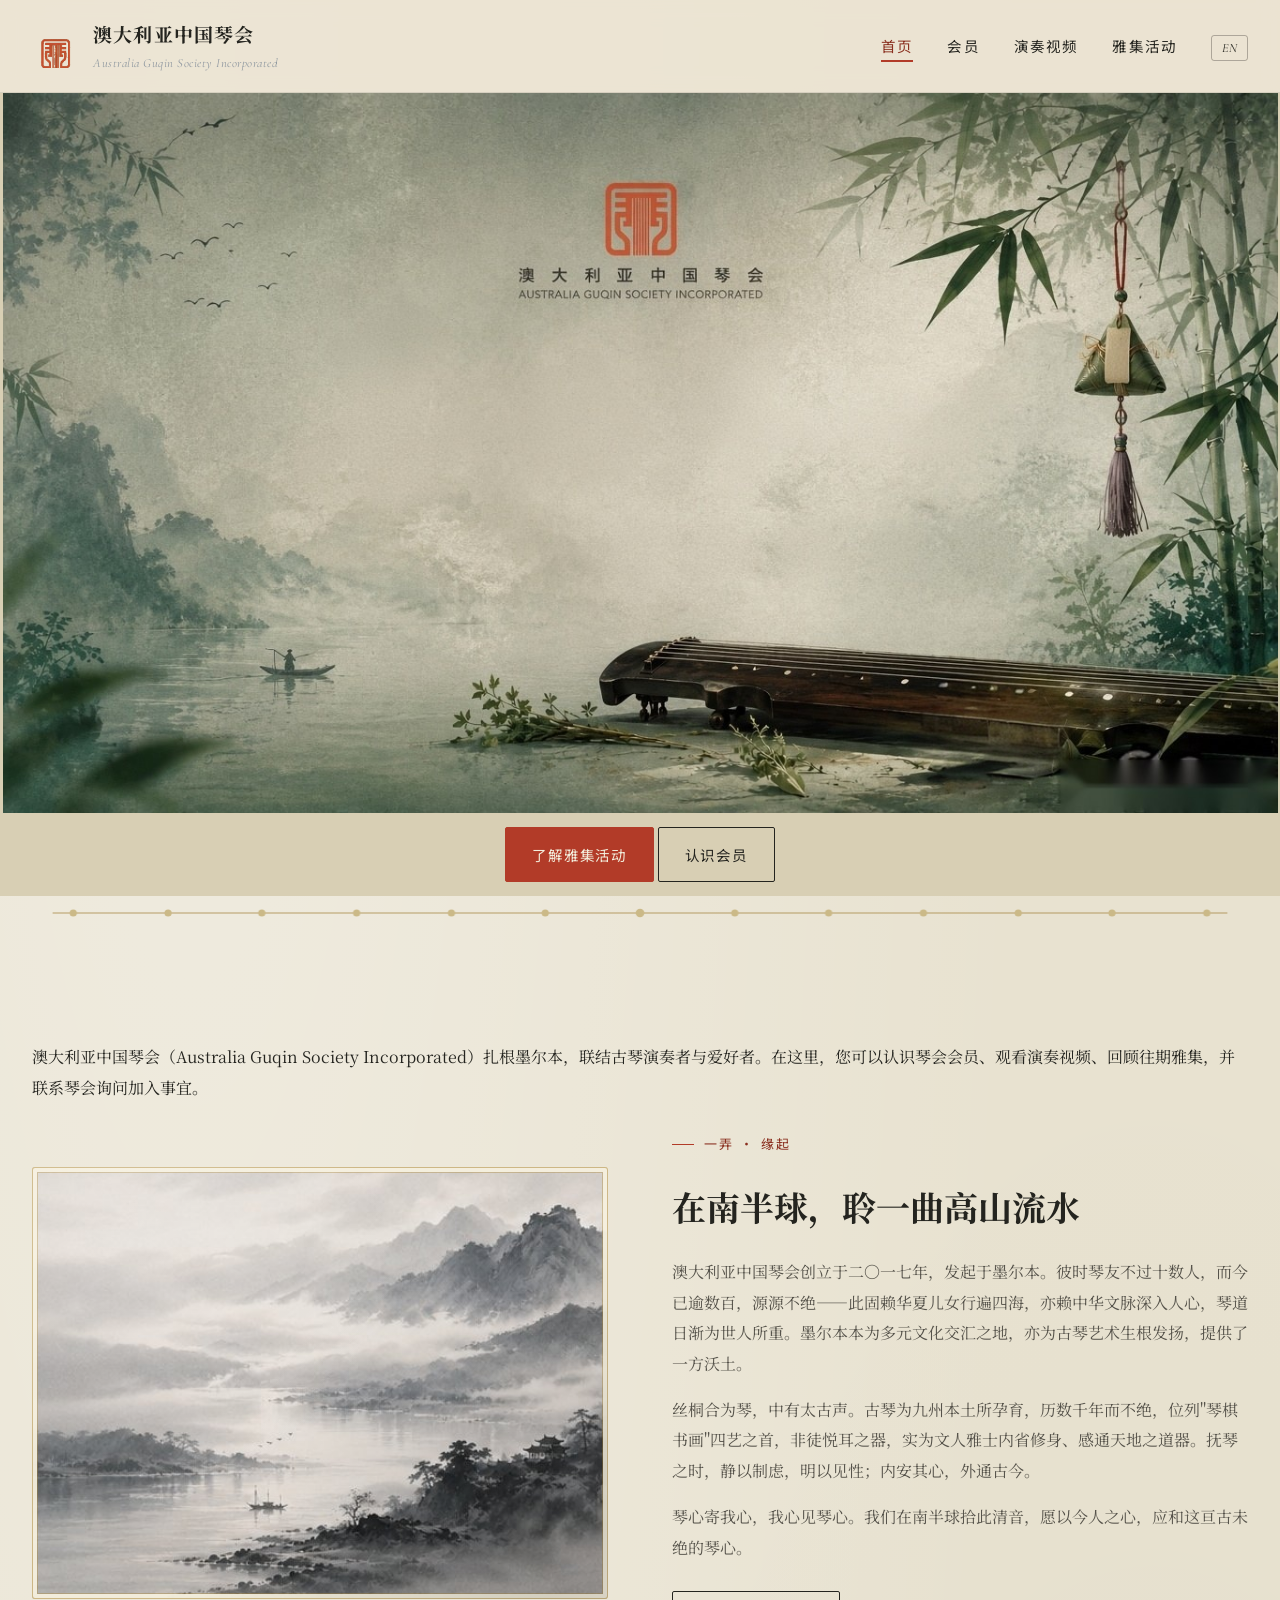
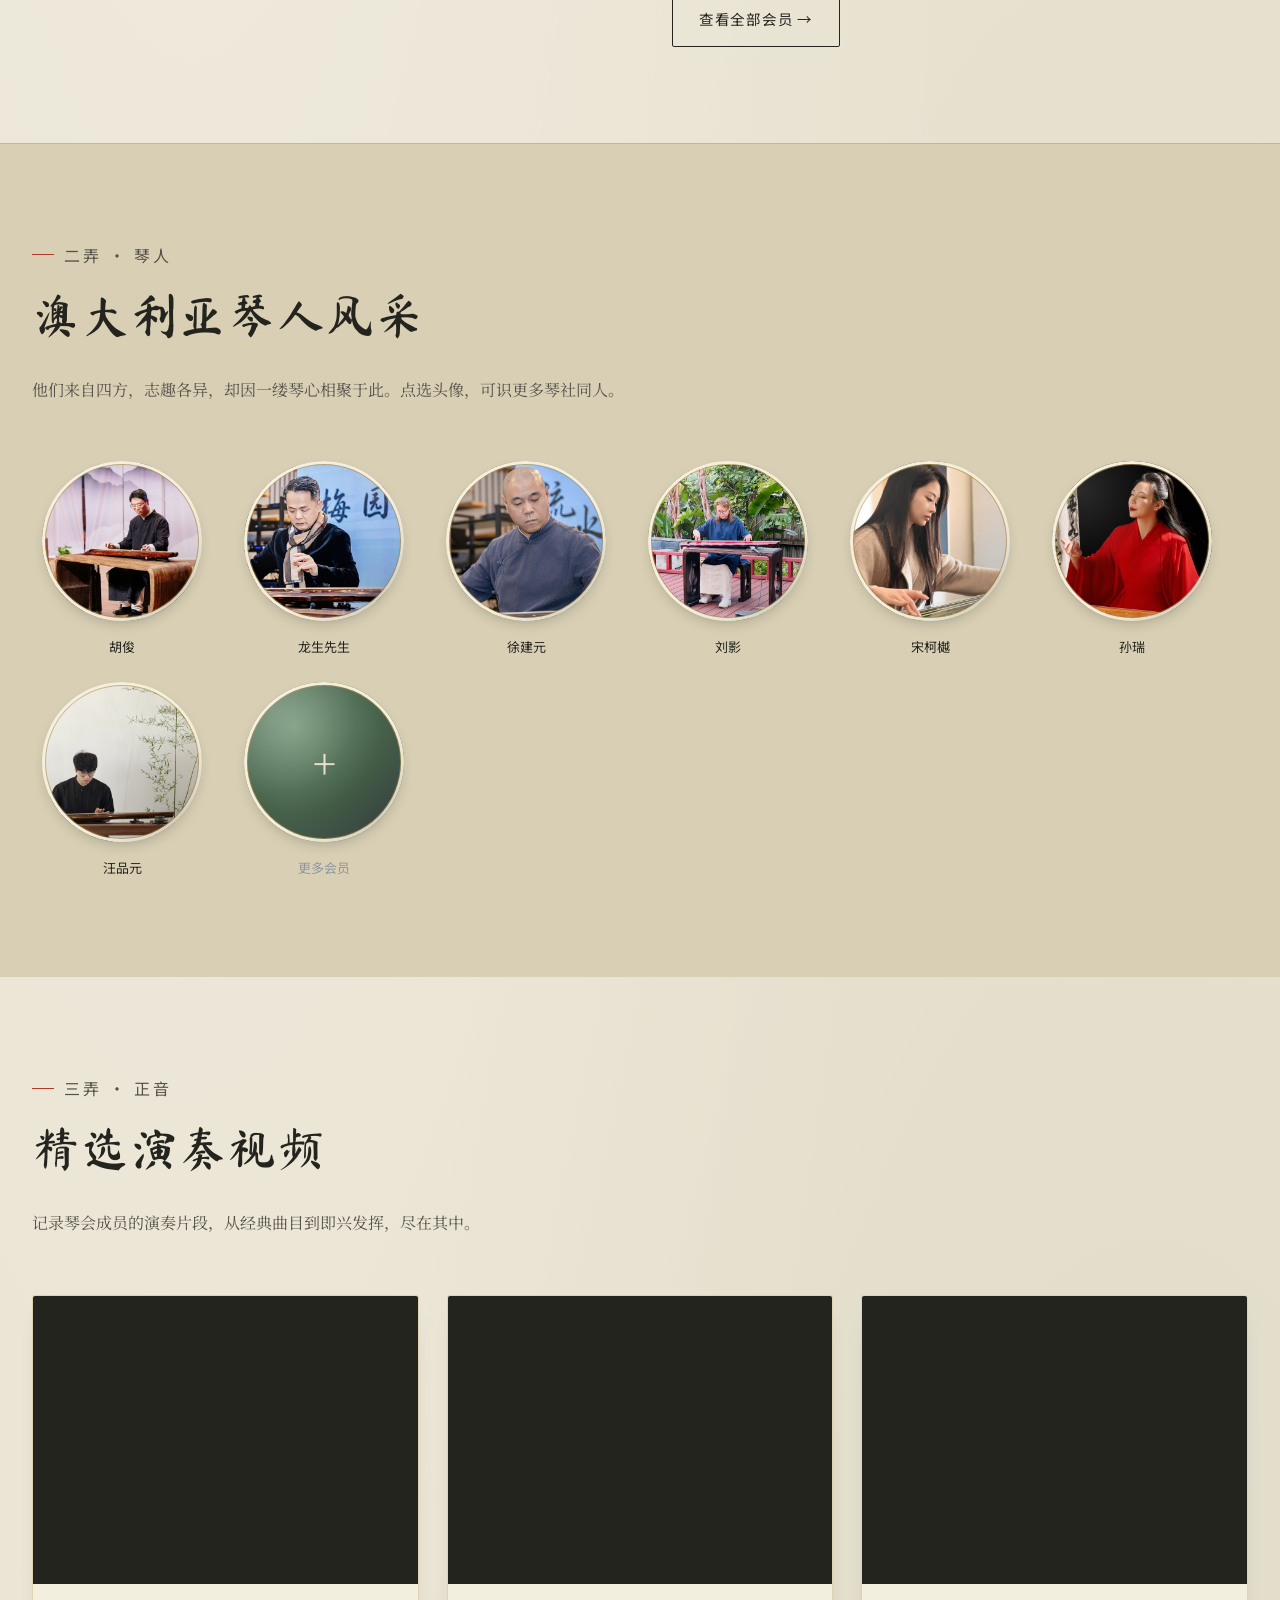
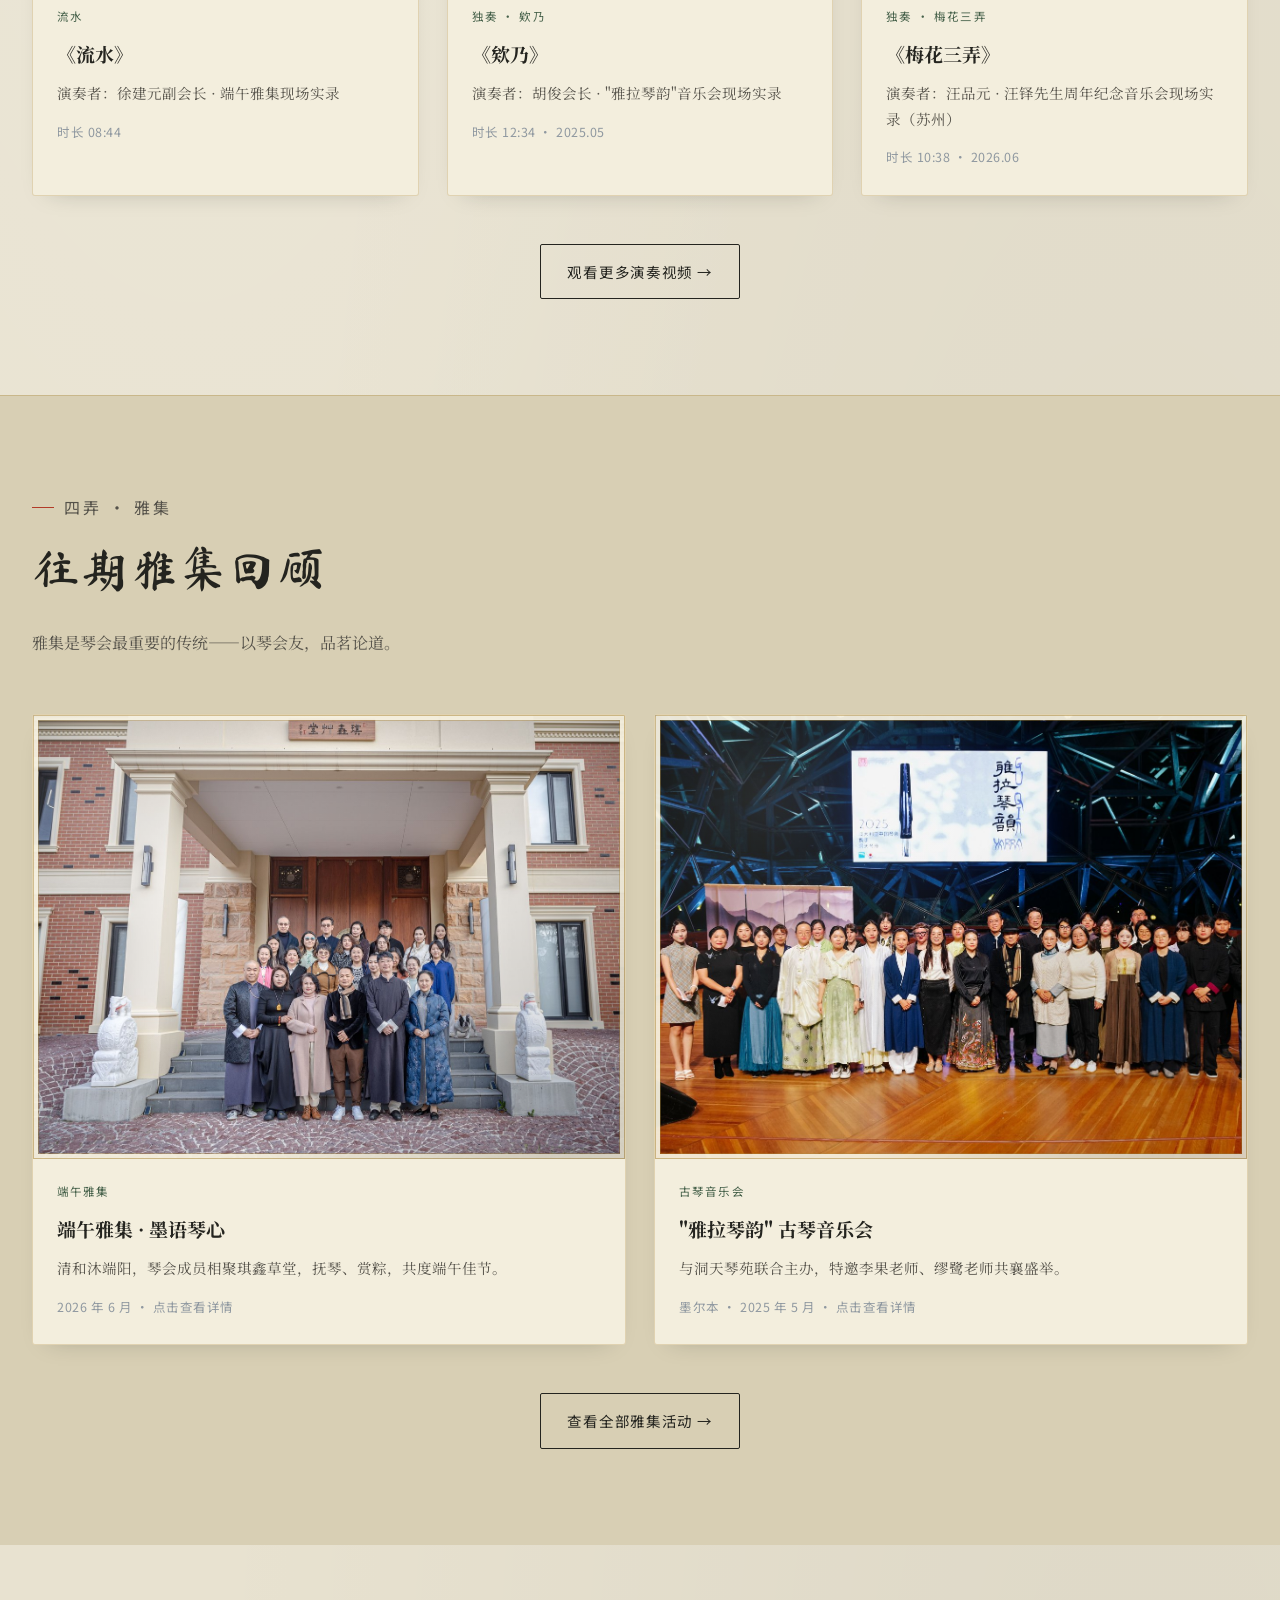
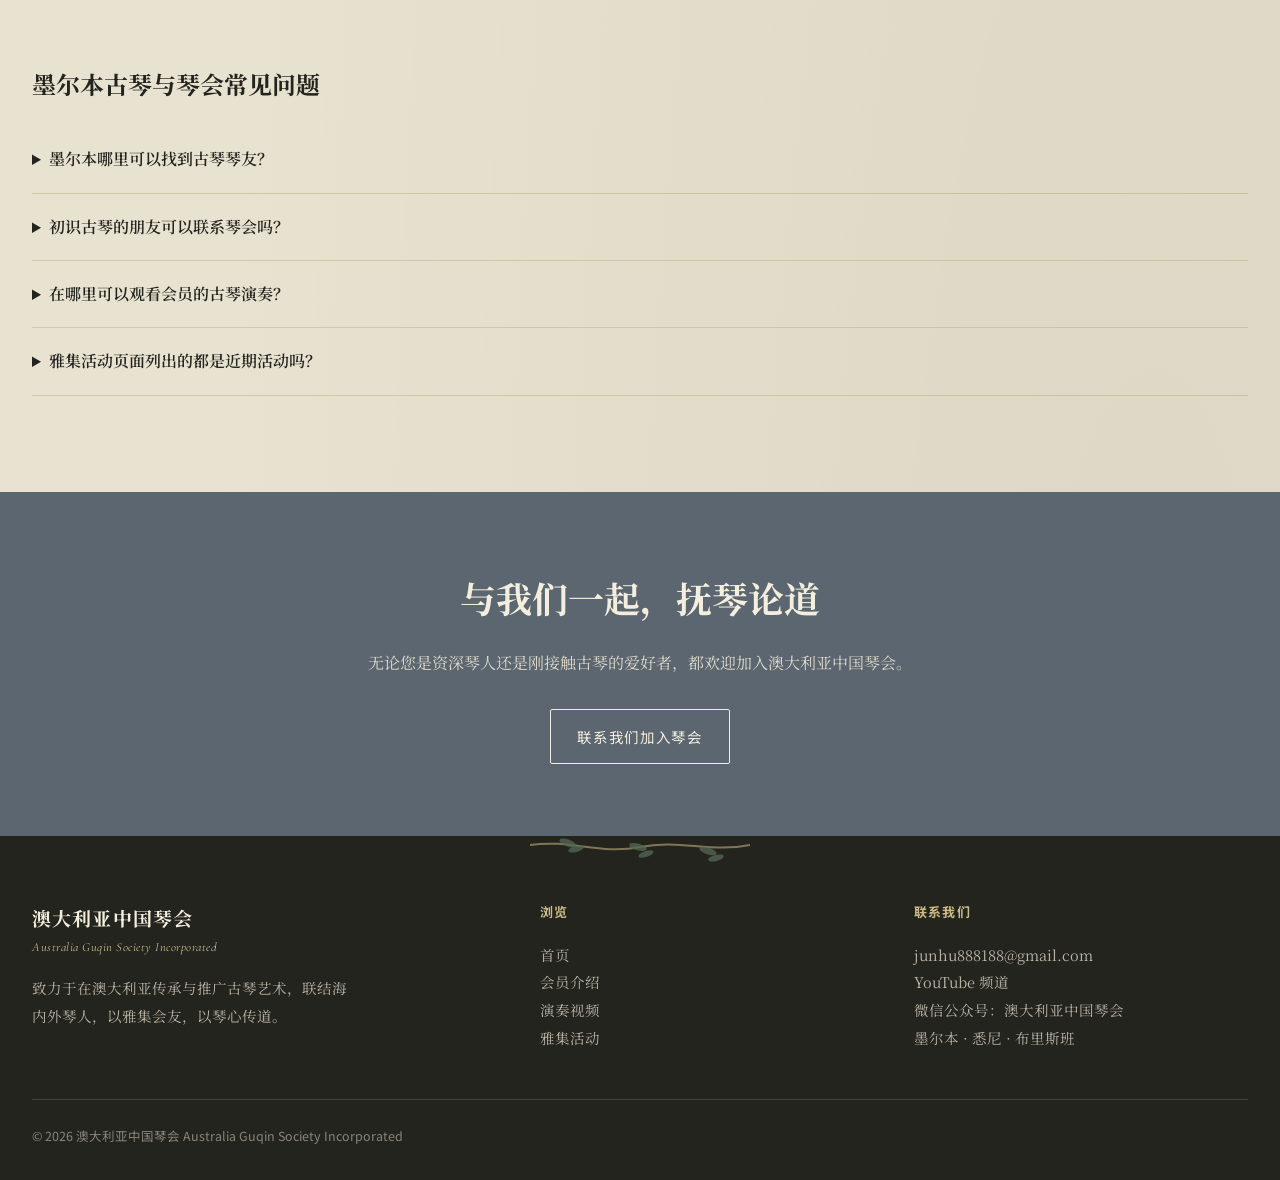
==== commit d389e4f9: "Show three featured performances on both homepages" ====
--- a/index.html
+++ b/index.html
@@ -1121,6 +1121,17 @@
           <div class="meta">时长 12:34 · 2025.05</div>
         </div>
       </div>
+      <div class="card">
+        <div class="ink-block has-video">
+          <iframe src="https://www.youtube.com/embed/ABHn_G_kRLk" title="梅花三弄 Meihua Sannong — 汪品元 古琴演奏" loading="lazy" allow="accelerometer; autoplay; clipboard-write; encrypted-media; gyroscope; picture-in-picture; web-share" allowfullscreen></iframe>
+        </div>
+        <div class="card-body">
+          <span class="tag">独奏 · 梅花三弄</span>
+          <h3>《梅花三弄》</h3>
+          <p>演奏者：汪品元 · 汪铎先生周年纪念音乐会现场实录（苏州）</p>
+          <div class="meta">时长 10:38 · 2026.06</div>
+        </div>
+      </div>
     </div>
     <div style="text-align:center;margin-top:48px;">
       <a href="videos.html" class="btn btn-ghost">观看更多演奏视频 →</a>
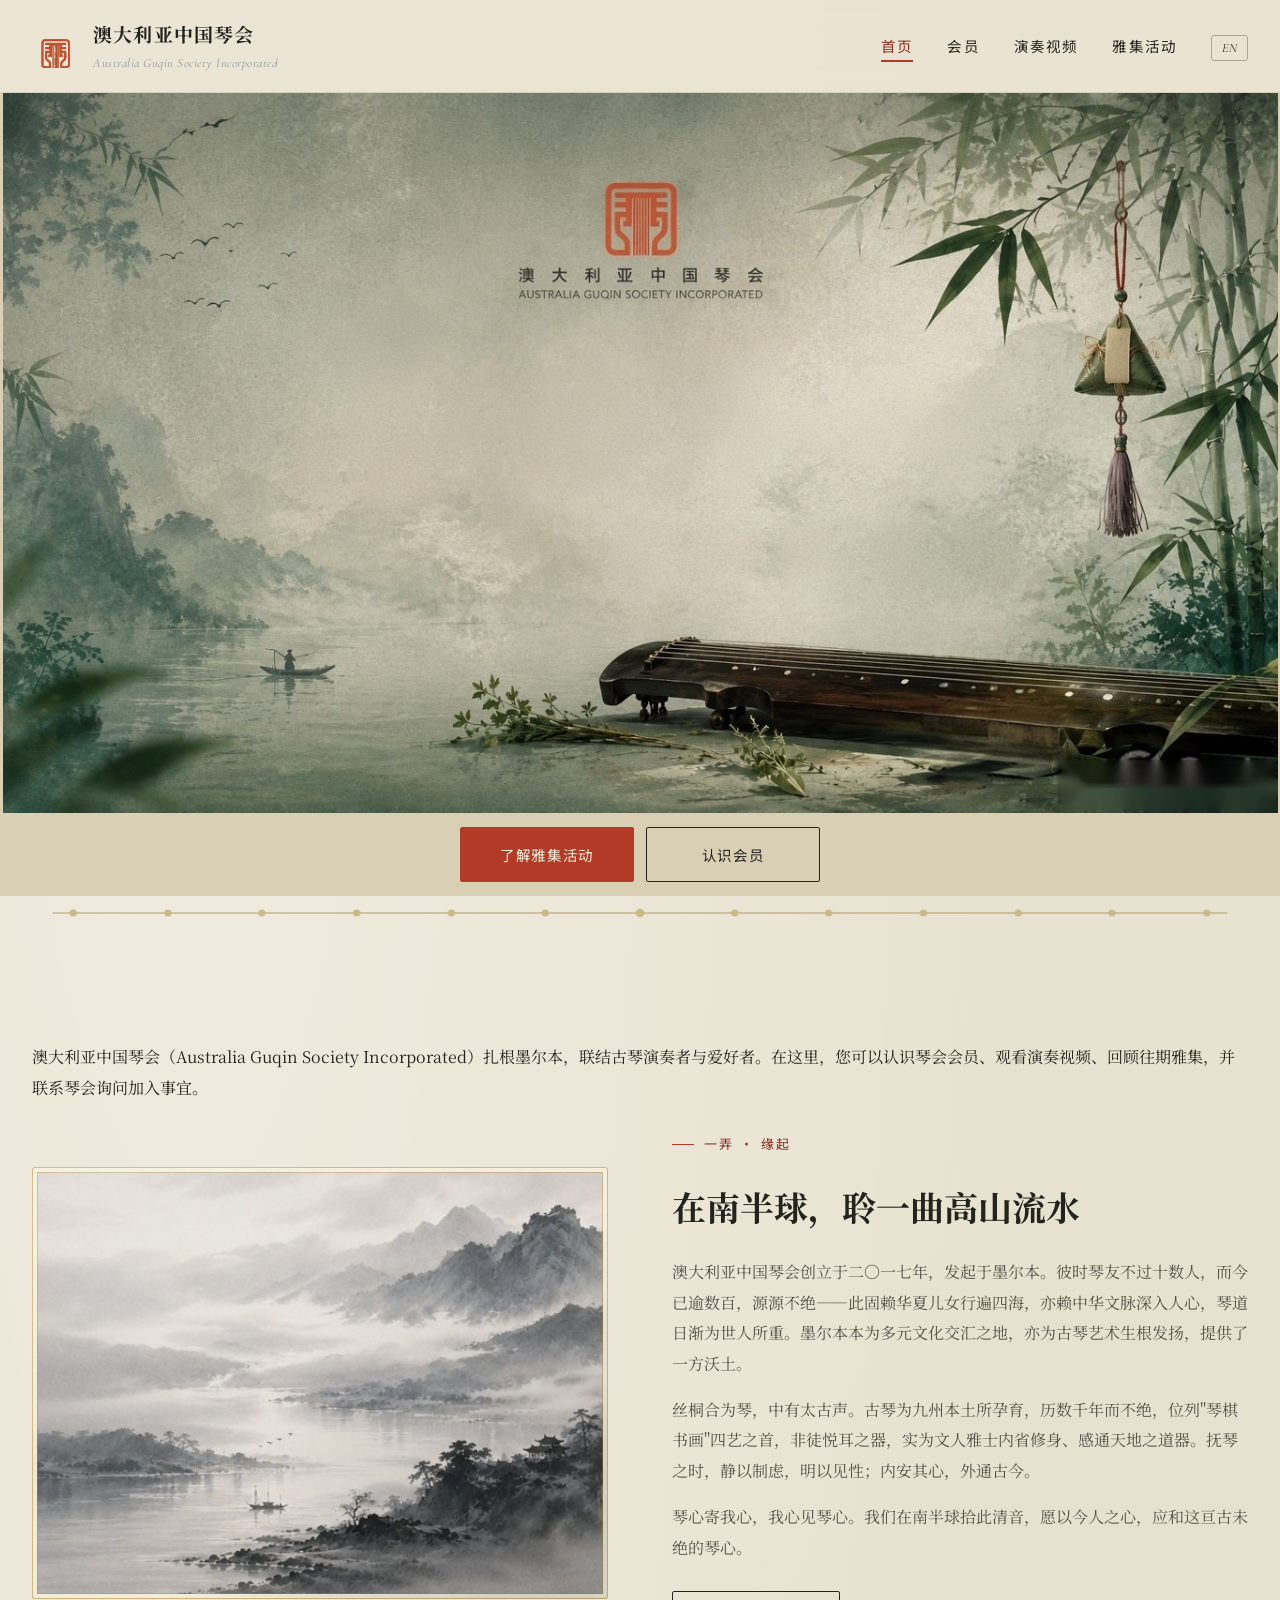
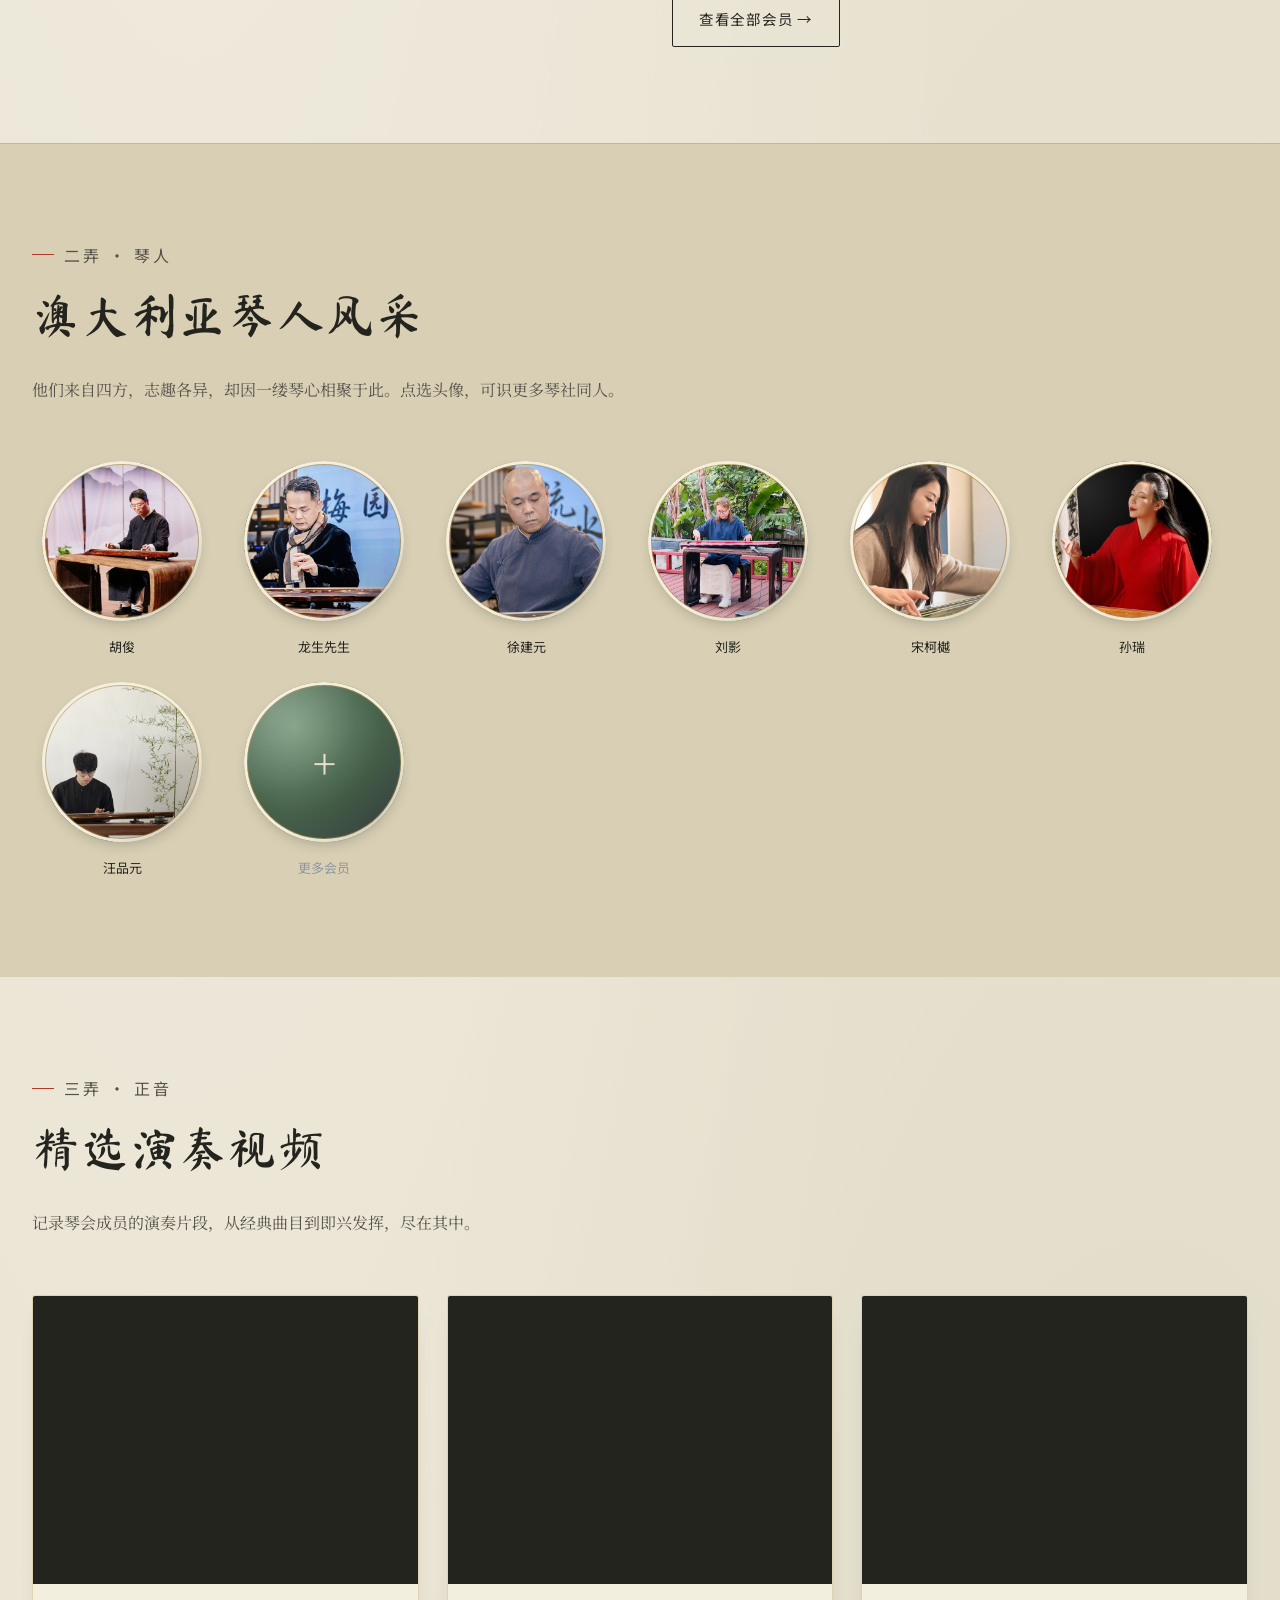
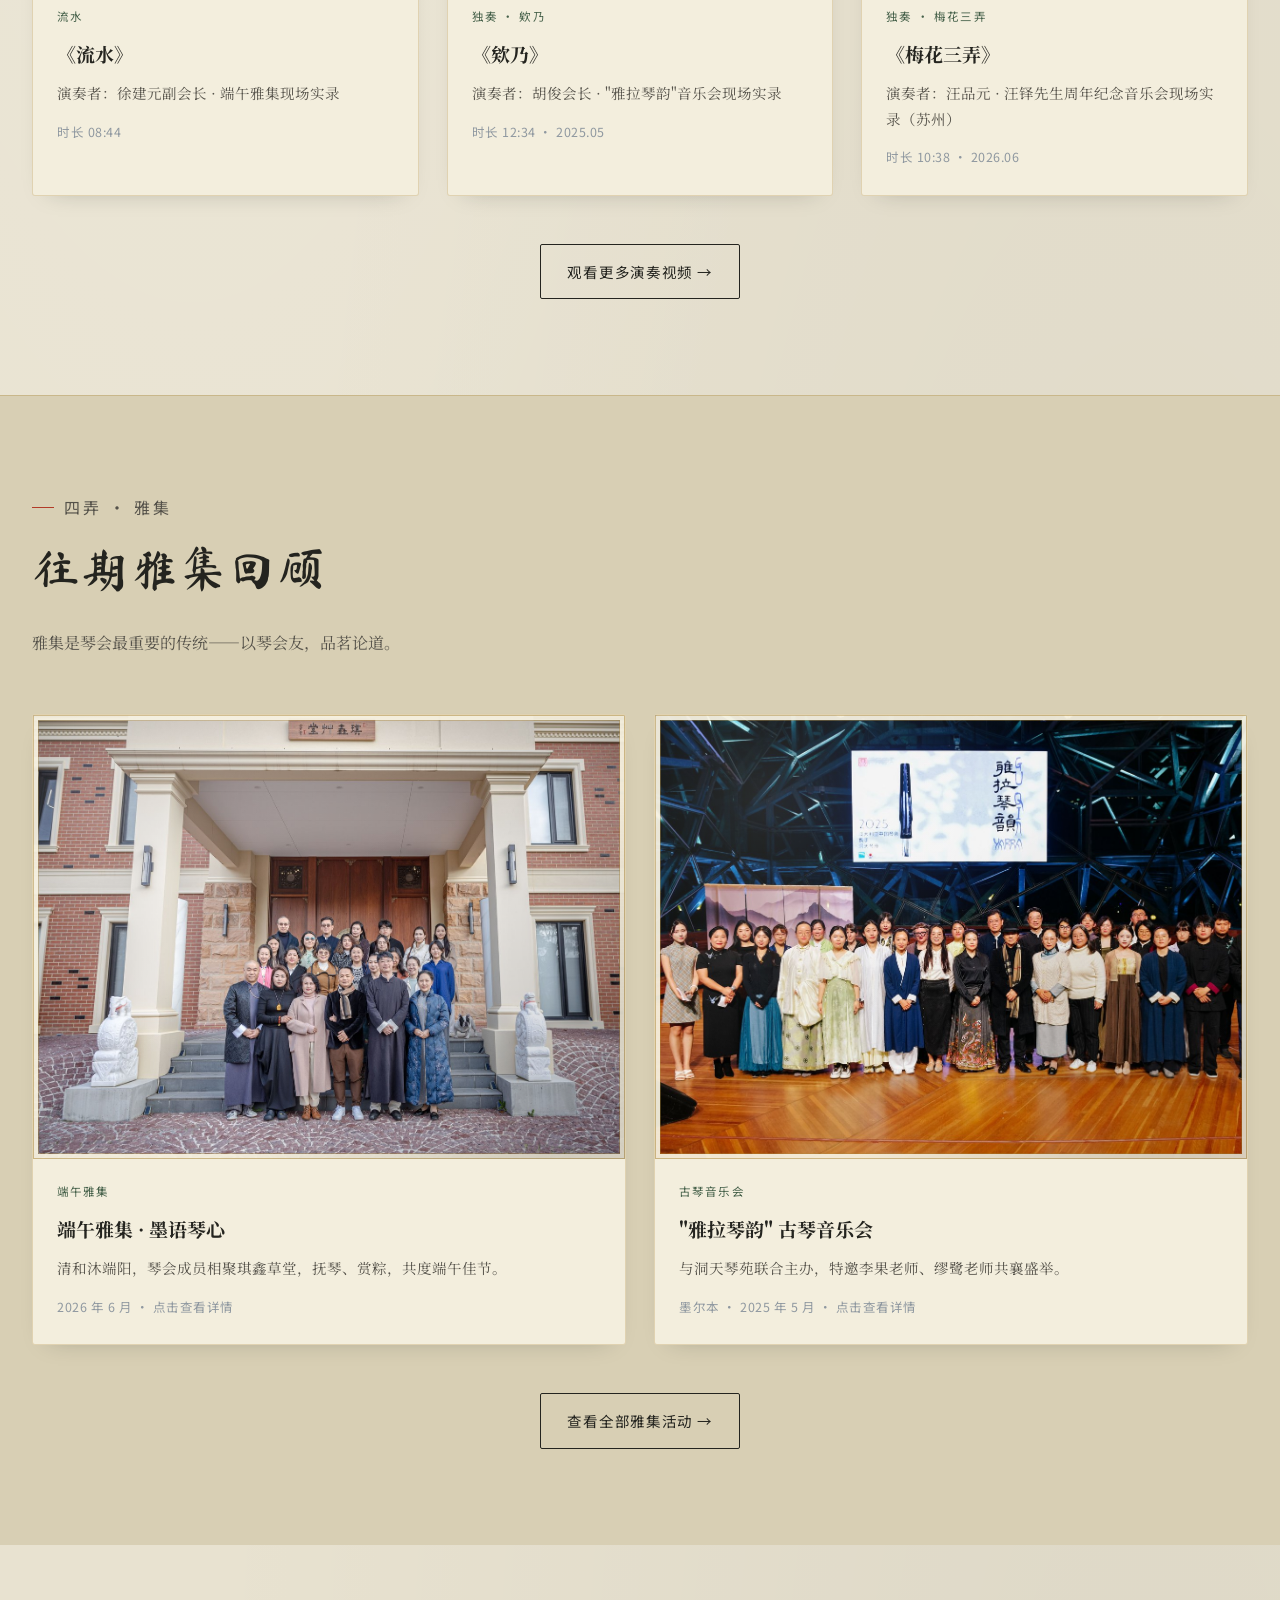
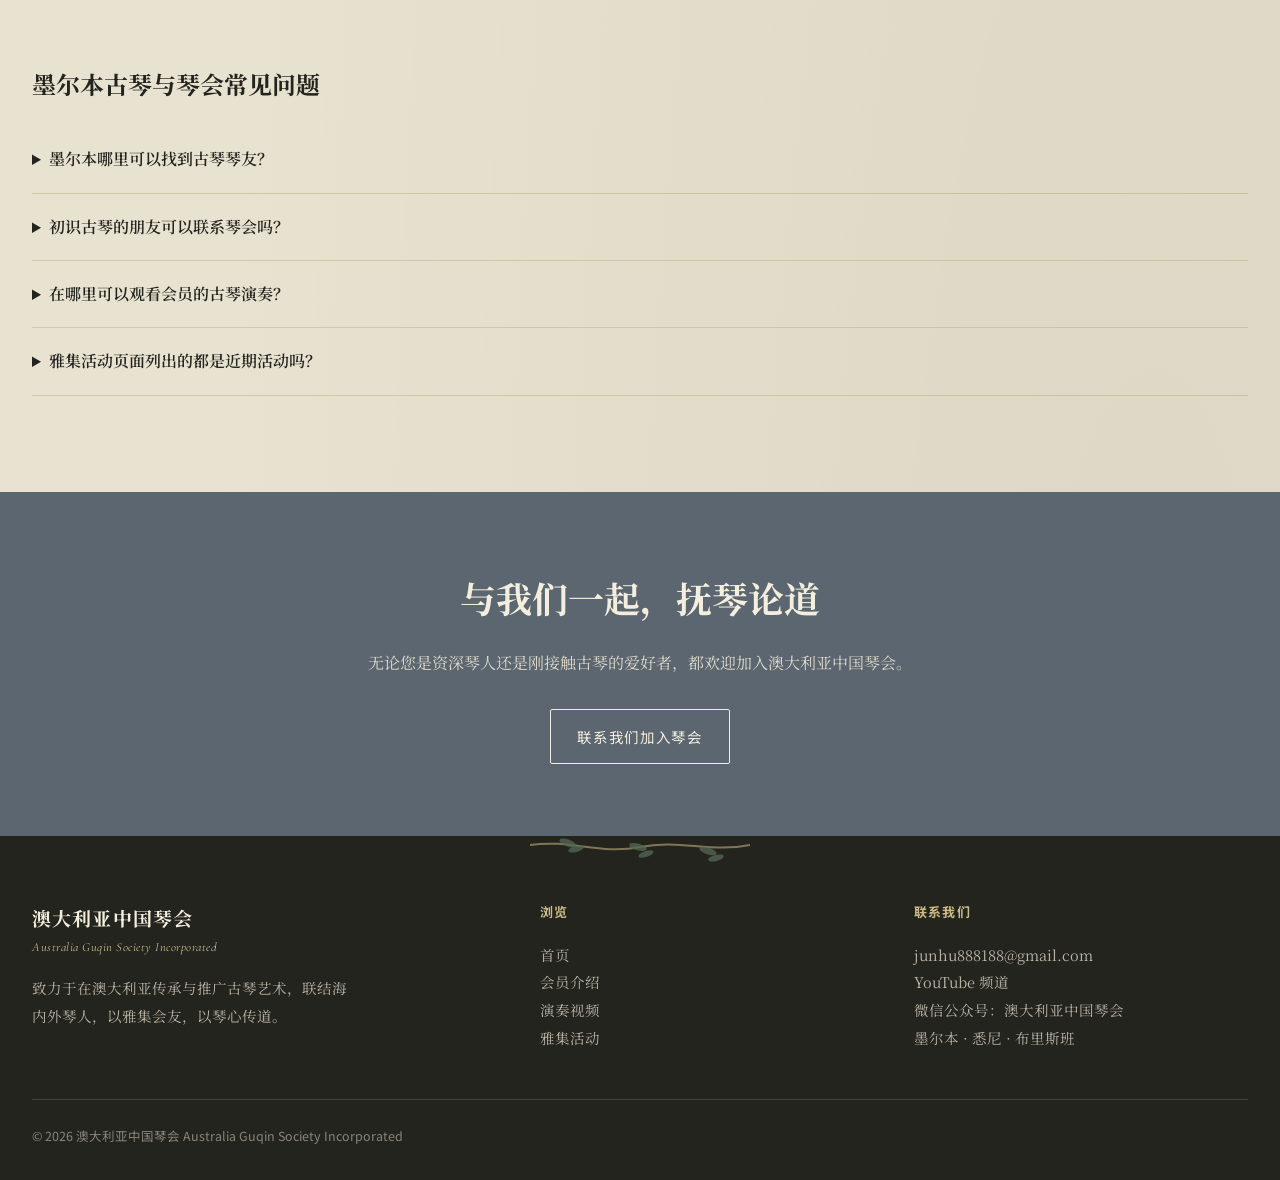
==== commit b1c05ff6: "Match hero action button sizes and compact mobile buttons" ====
--- a/index.html
+++ b/index.html
@@ -967,6 +967,25 @@
 .hero-photo .btn-ghost-light:hover { background: var(--ink); color: var(--paper); }
 @media (max-width: 860px) {
   .hero-photo-img { width: 100%; max-height: none; }
+}
+
+
+/* Equal action buttons, with a more compact mobile size. */
+.hero-actions {
+  display: grid;
+  grid-template-columns: repeat(2, minmax(0, 1fr));
+  gap: 12px;
+  width: 360px;
+  max-width: 100%;
+}
+.hero-actions .btn { justify-content: center; text-align: center; }
+@media (max-width: 700px) {
+  .hero-actions { width: 280px; gap: 8px; }
+  .hero-actions .btn {
+    font-size: 12px;
+    padding: 9px 10px;
+    letter-spacing: 0.02em;
+  }
 }
 
 </style>
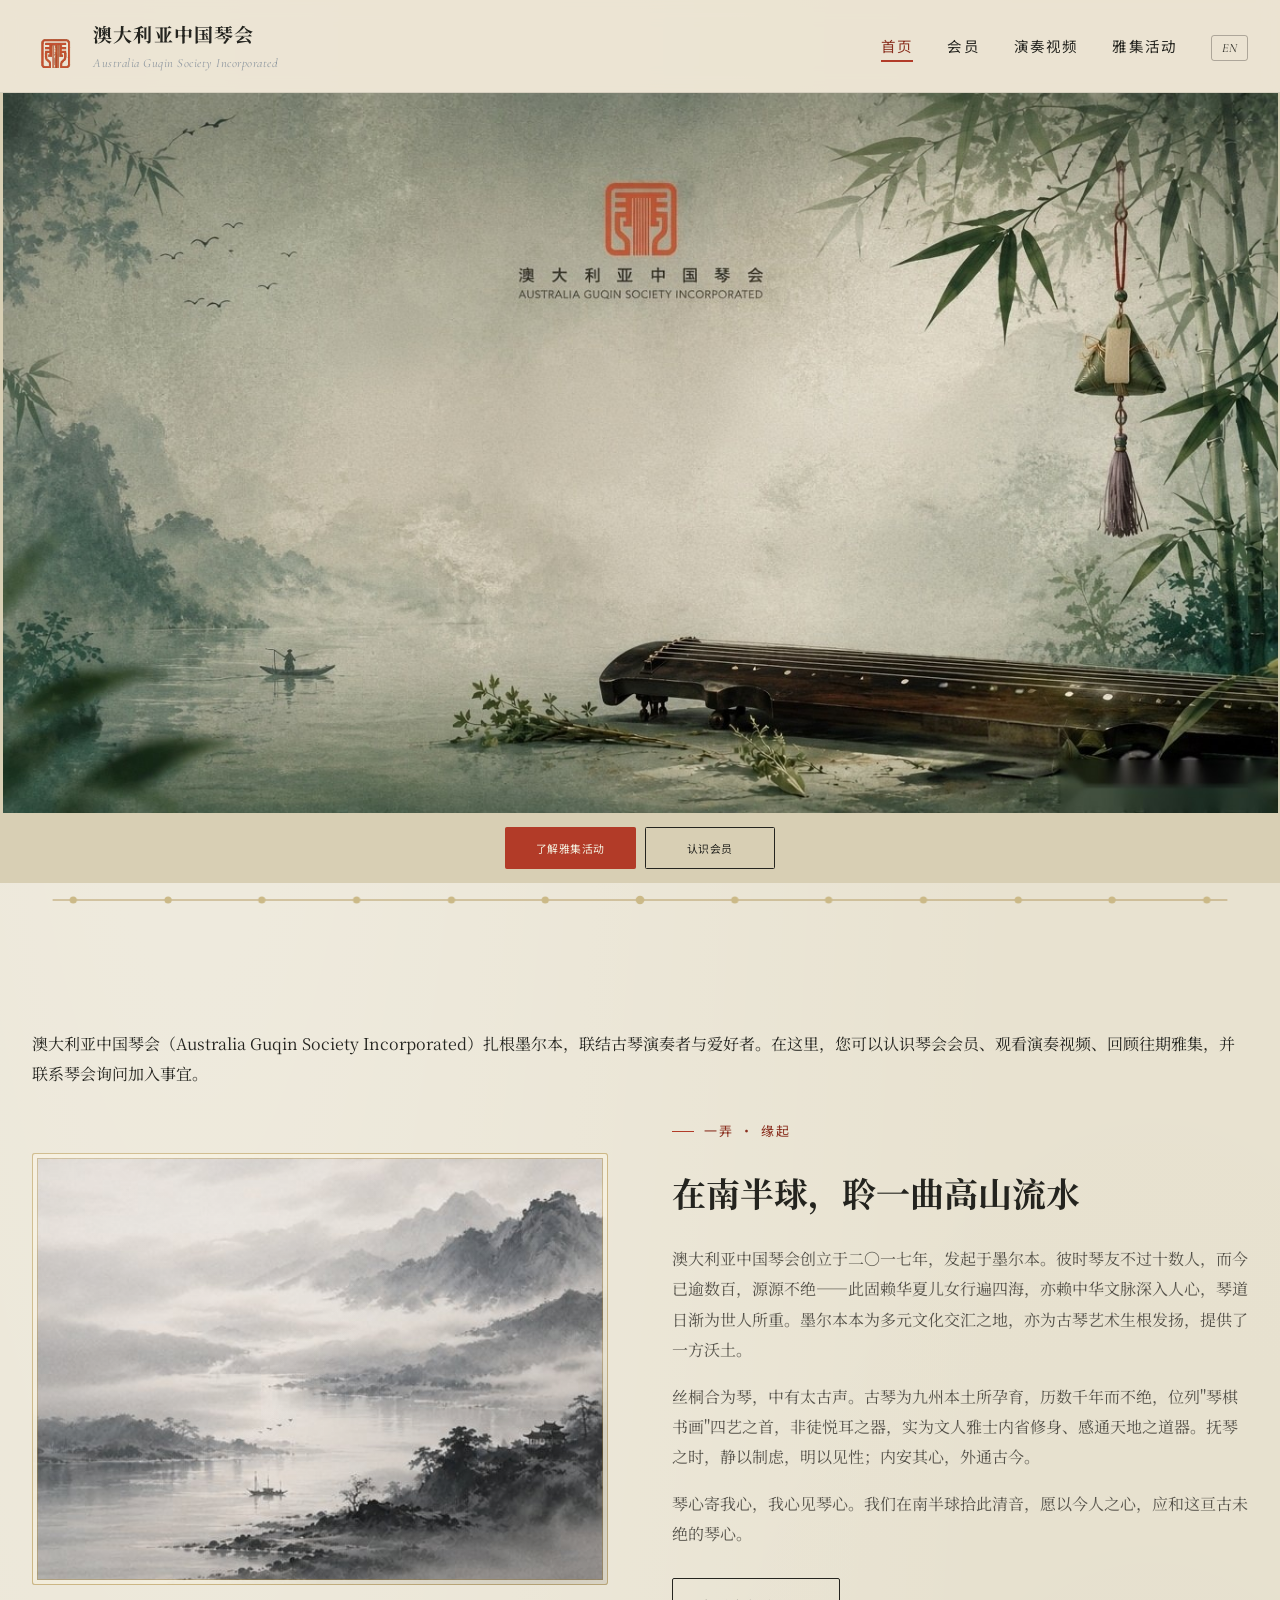
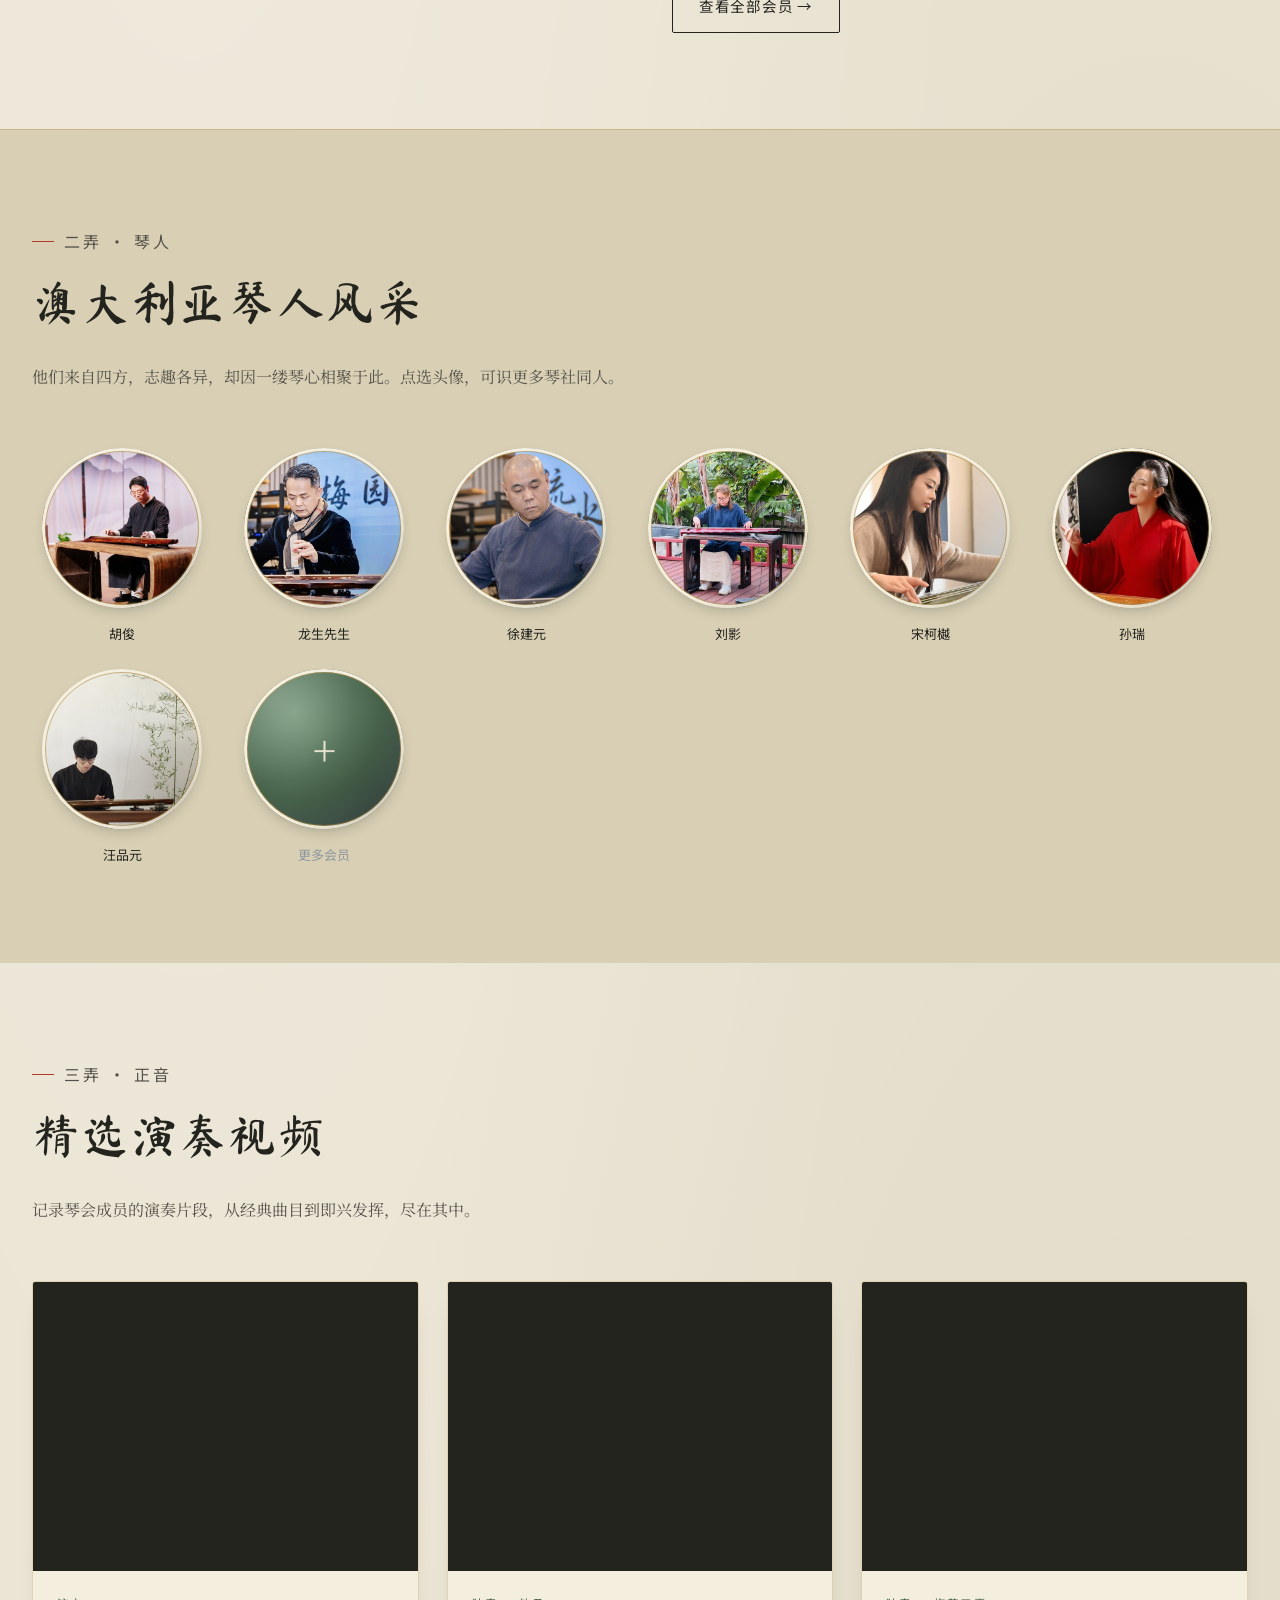
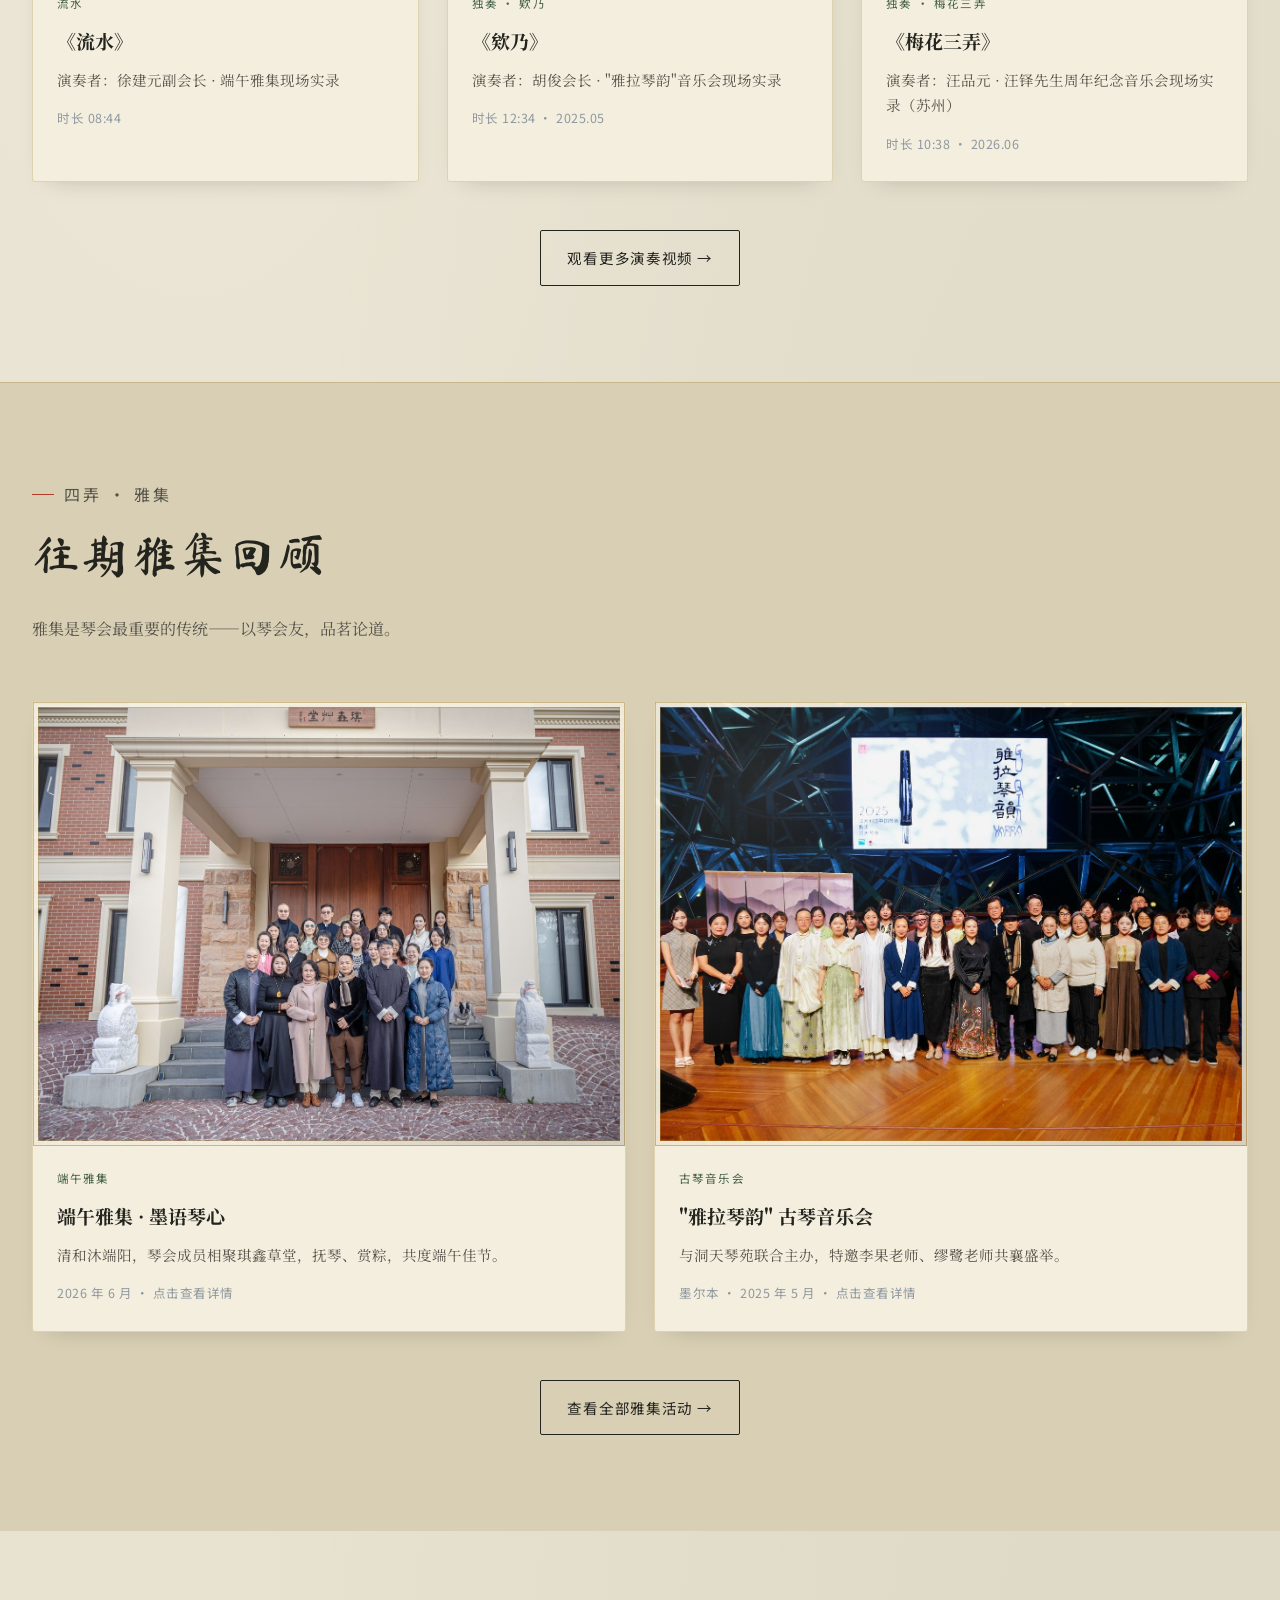
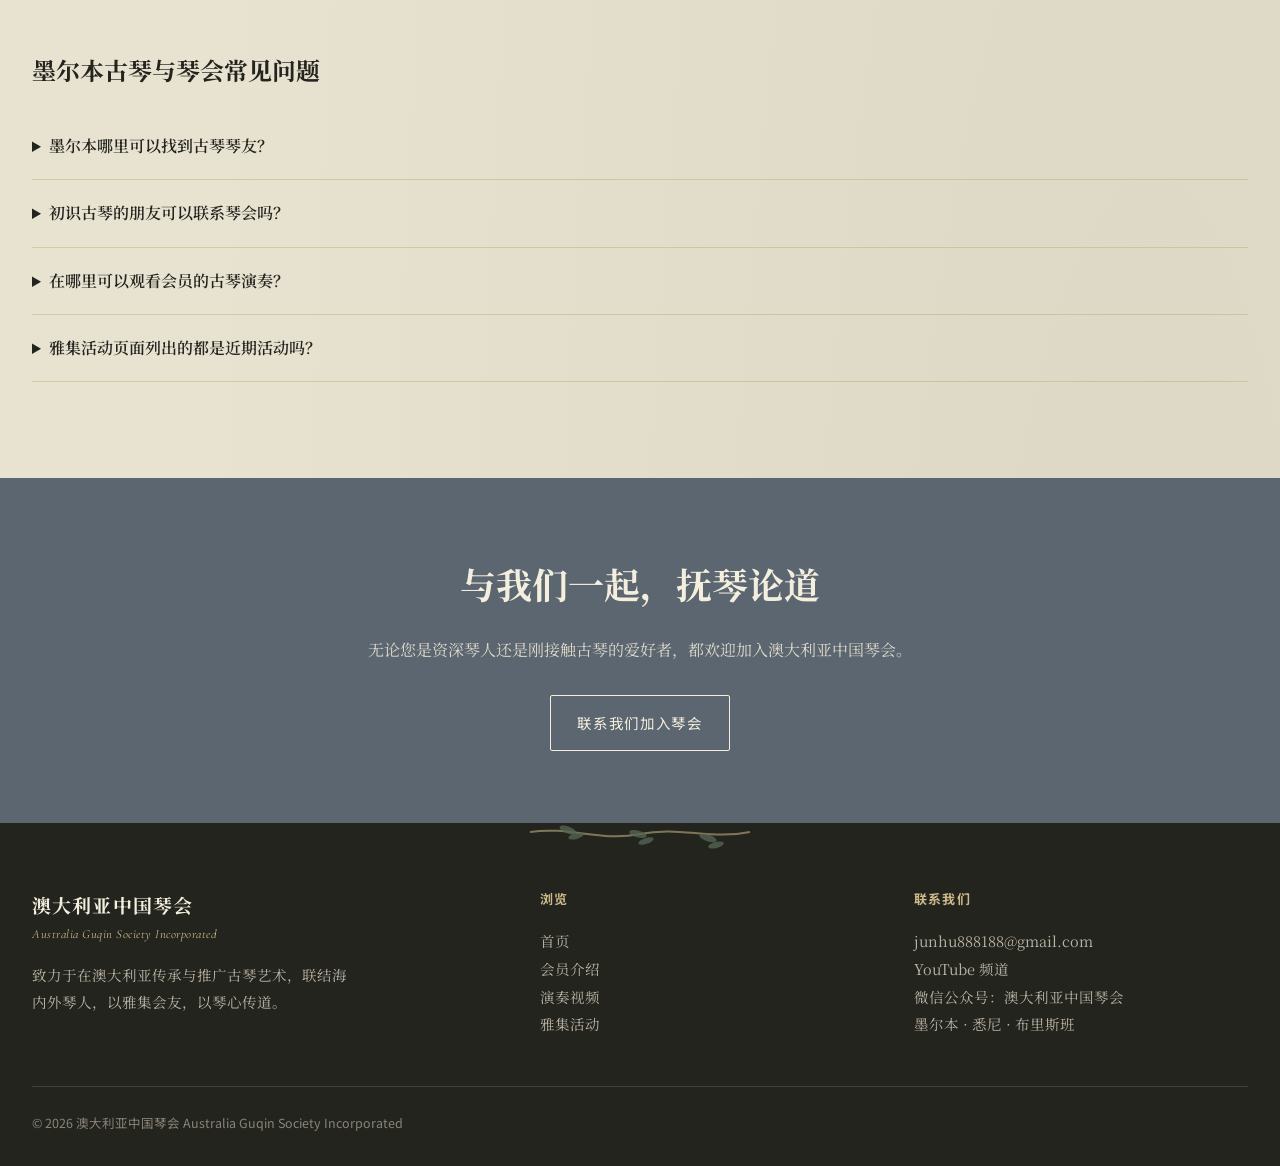
==== commit 120671c2: "Scale homepage action buttons to 75 percent on all devices" ====
--- a/index.html
+++ b/index.html
@@ -988,6 +988,20 @@
   }
 }
 
+
+/* Mobile hero actions are 75% of their previous dimensions. */
+@media (max-width: 700px) {
+  .hero-actions { width: 210px; gap: 6px; }
+  .hero-actions .btn {
+    font-size: 9px;
+    padding: 6.5px 7.5px;
+    letter-spacing: 0.02em;
+  }
+}
+
+
+/* Scale both hero actions together on desktop and mobile. */
+.hero-actions { zoom: 0.75; }
 </style>
 <script type="application/ld+json">{"@context": "https://schema.org", "@graph": [{"@type": "Organization", "@id": "https://auguqin.com/#organization", "name": "Australia Guqin Society Incorporated", "alternateName": "澳大利亚中国琴会", "url": "https://auguqin.com/", "logo": "https://auguqin.com/assets/logo.png", "email": "junhu888188@gmail.com", "sameAs": ["https://www.youtube.com/@AustraliaGuqinSociety"], "address": {"@type": "PostalAddress", "addressLocality": "Melbourne", "addressRegion": "VIC", "addressCountry": "AU"}}, {"@type": "WebSite", "@id": "https://auguqin.com/#website", "url": "https://auguqin.com/", "name": "澳大利亚中国琴会 · Australia Guqin Society Incorporated", "publisher": {"@id": "https://auguqin.com/#organization"}}, {"@type": "WebPage", "@id": "https://auguqin.com/#webpage", "url": "https://auguqin.com/", "name": "澳大利亚中国琴会 · 墨尔本古琴 · Australia Guqin Society", "description": "澳大利亚中国琴会官方网站，扎根墨尔本古琴文化，传承古琴艺术，联结澳大利亚及海内外琴人。介绍会员、演奏视频与雅集活动信息。", "inLanguage": "zh-Hans", "isPartOf": {"@id": "https://auguqin.com/#website"}, "about": {"@id": "https://auguqin.com/#organization"}}, {"@type": "FAQPage", "@id": "https://auguqin.com/#questions", "inLanguage": "zh-Hans", "mainEntity": [{"@type": "Question", "name": "墨尔本哪里可以找到古琴琴友？", "acceptedAnswer": {"@type": "Answer", "text": "澳大利亚中国琴会（Australia Guqin Society Incorporated）扎根墨尔本。本网站介绍琴会会员，并分享会员演奏视频与往期雅集记录。"}}, {"@type": "Question", "name": "初识古琴的朋友可以联系琴会吗？", "acceptedAnswer": {"@type": "Answer", "text": "可以。无论您已有演奏经验，还是刚开始了解古琴，都欢迎通过 junhu888188@gmail.com 联系琴会，询问加入或参加雅集的事宜。"}}, {"@type": "Question", "name": "在哪里可以观看会员的古琴演奏？", "acceptedAnswer": {"@type": "Answer", "text": "演奏视频页面收录了会员的现场演奏，包括《欸乃》《流水》等曲目；会员介绍页面提供演奏者的相关介绍。"}}, {"@type": "Question", "name": "雅集活动页面列出的都是近期活动吗？", "acceptedAnswer": {"@type": "Answer", "text": "不是。雅集活动页面主要记录往期雅集与音乐会。如需了解下一场活动的日期、地点与参与方式，请联系琴会。"}}]}]}</script><style>#questions details{border-bottom:1px solid rgba(173,138,62,.3);padding:18px 0}#questions summary{cursor:pointer;font-weight:600}#questions p{max-width:75ch;line-height:1.8}</style></head>
 <body>
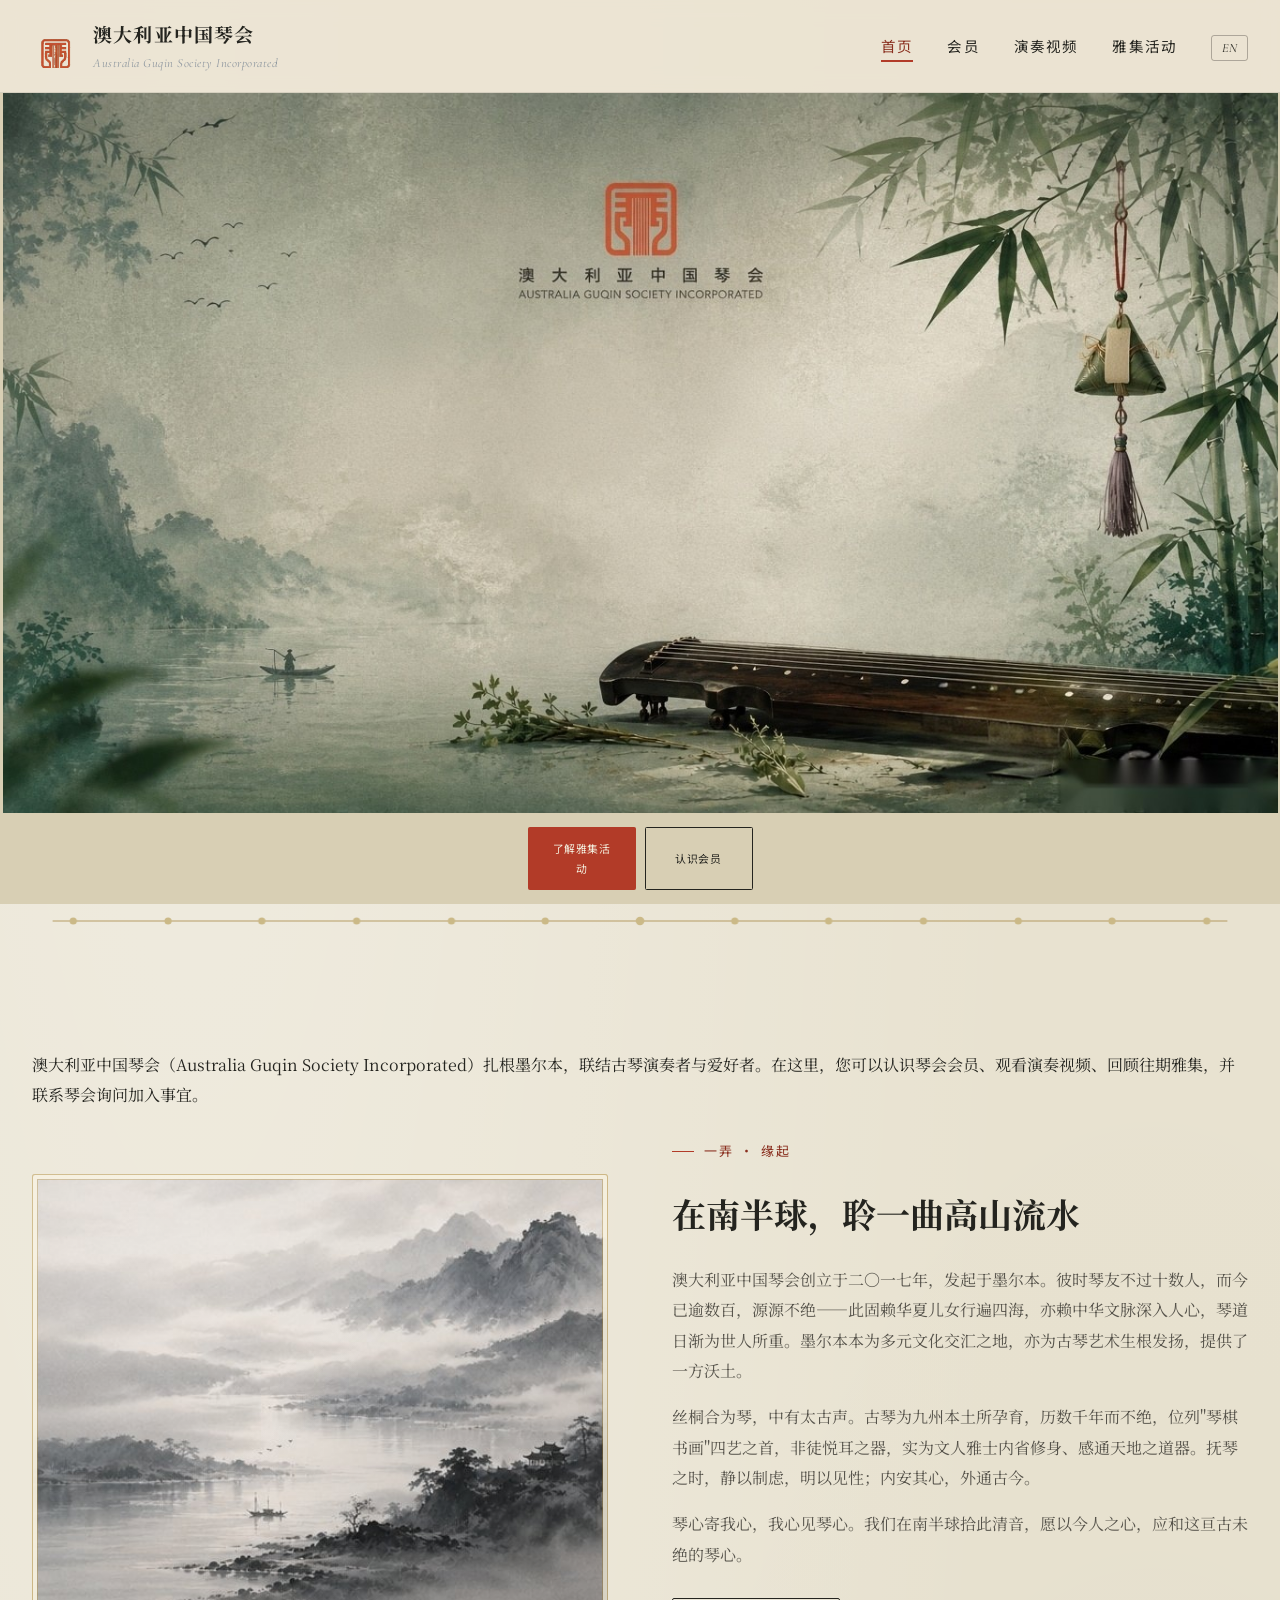
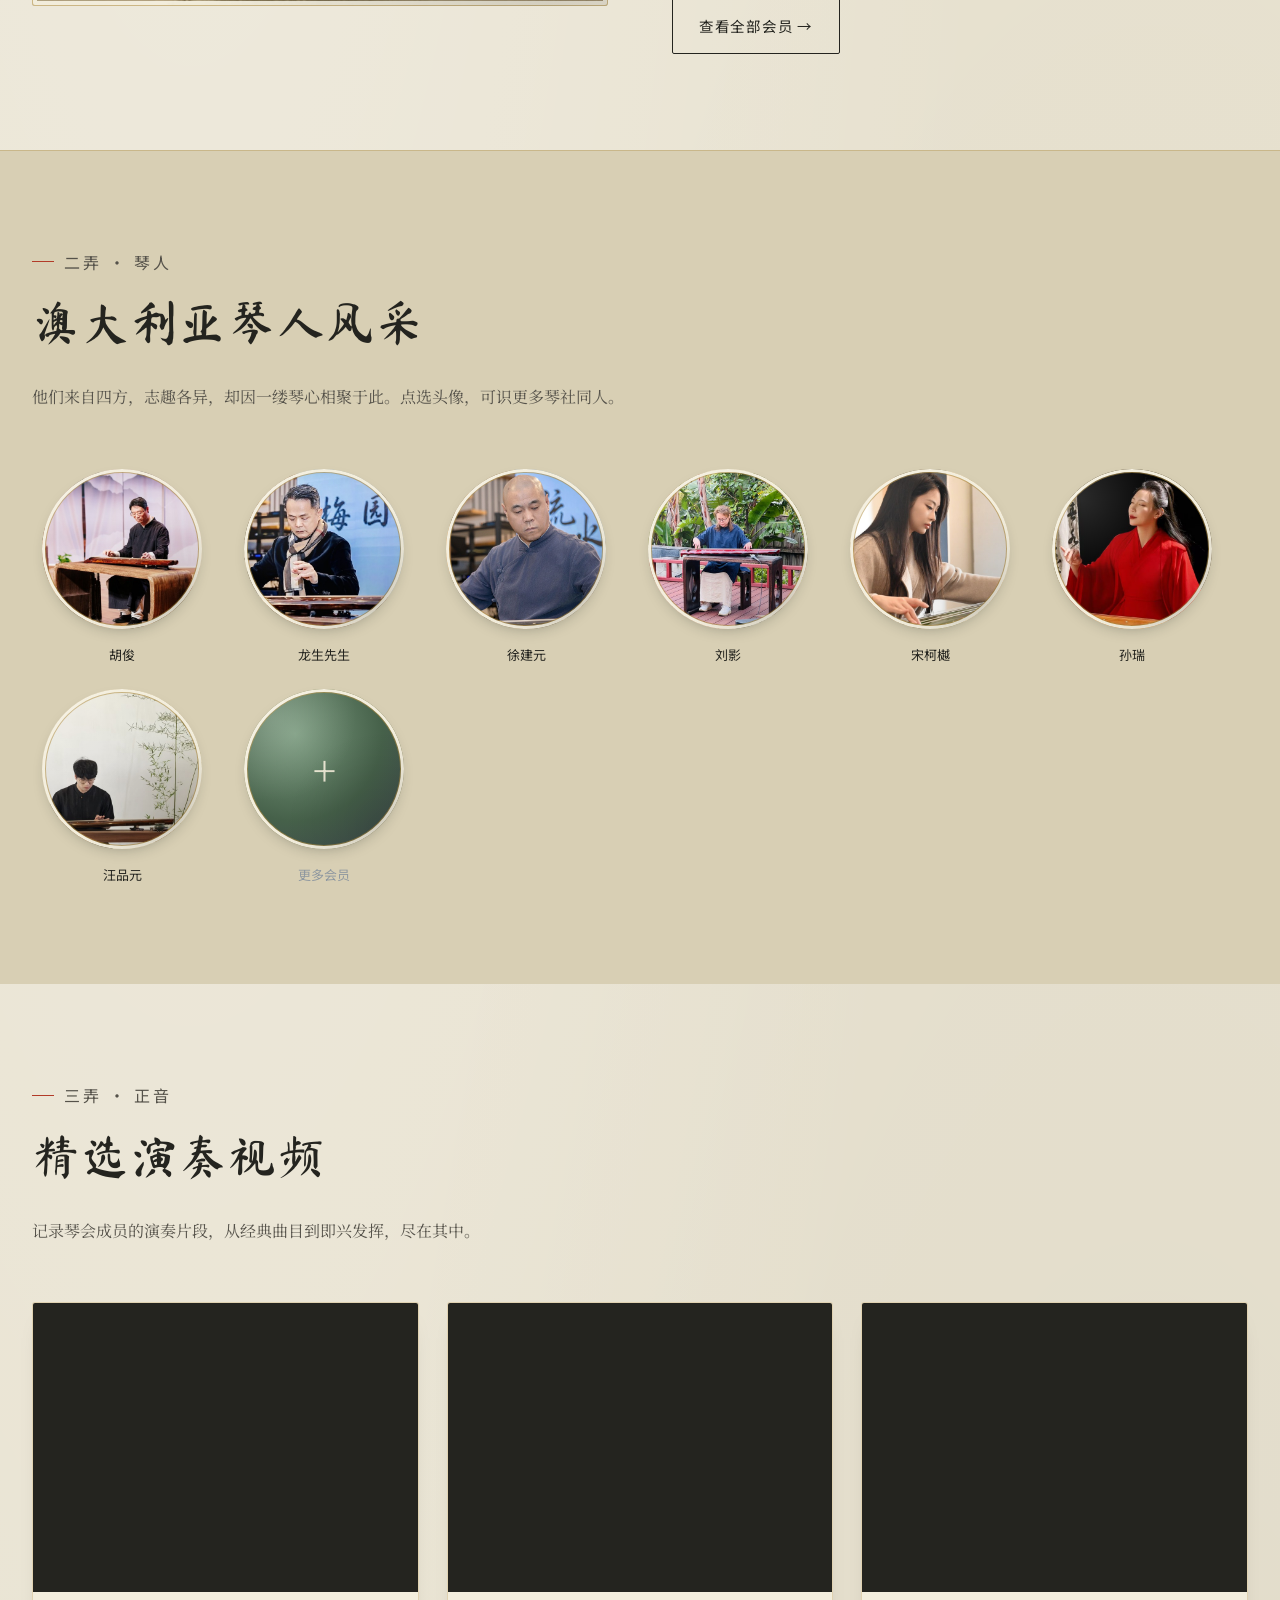
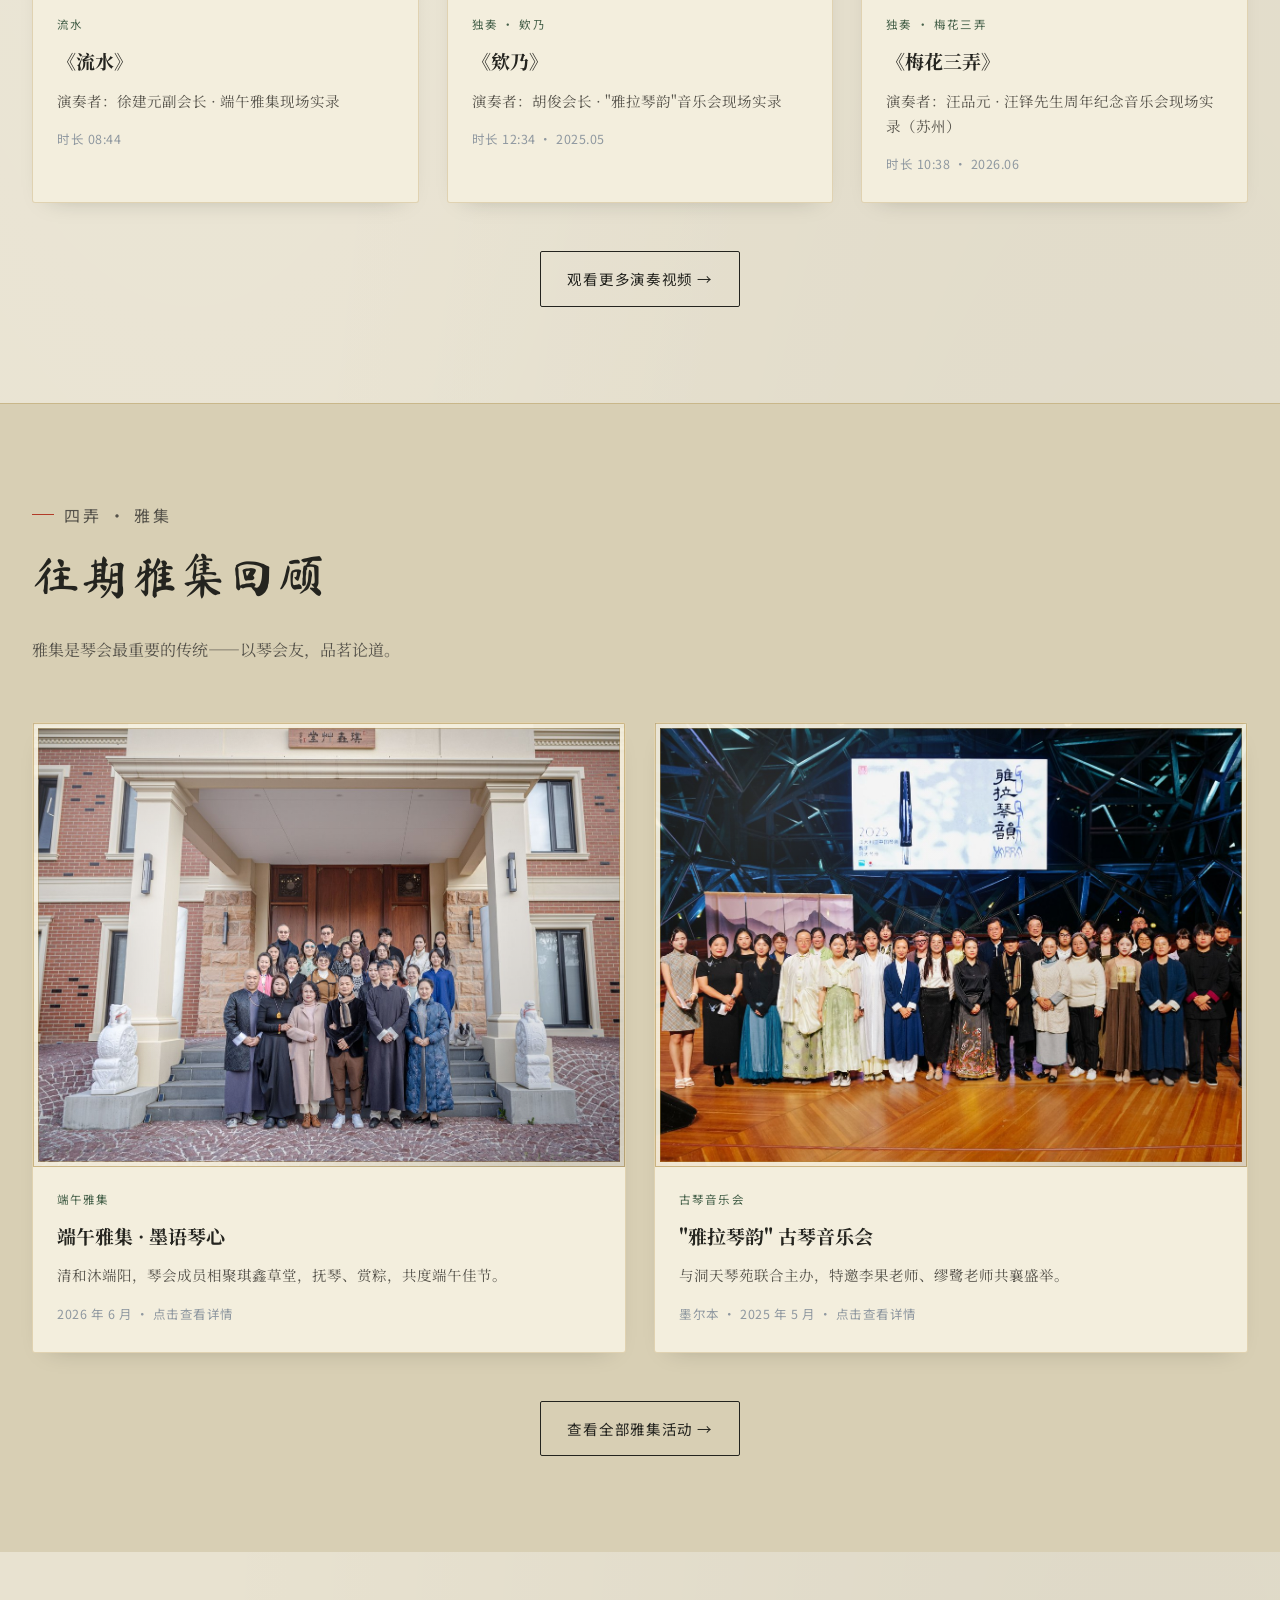
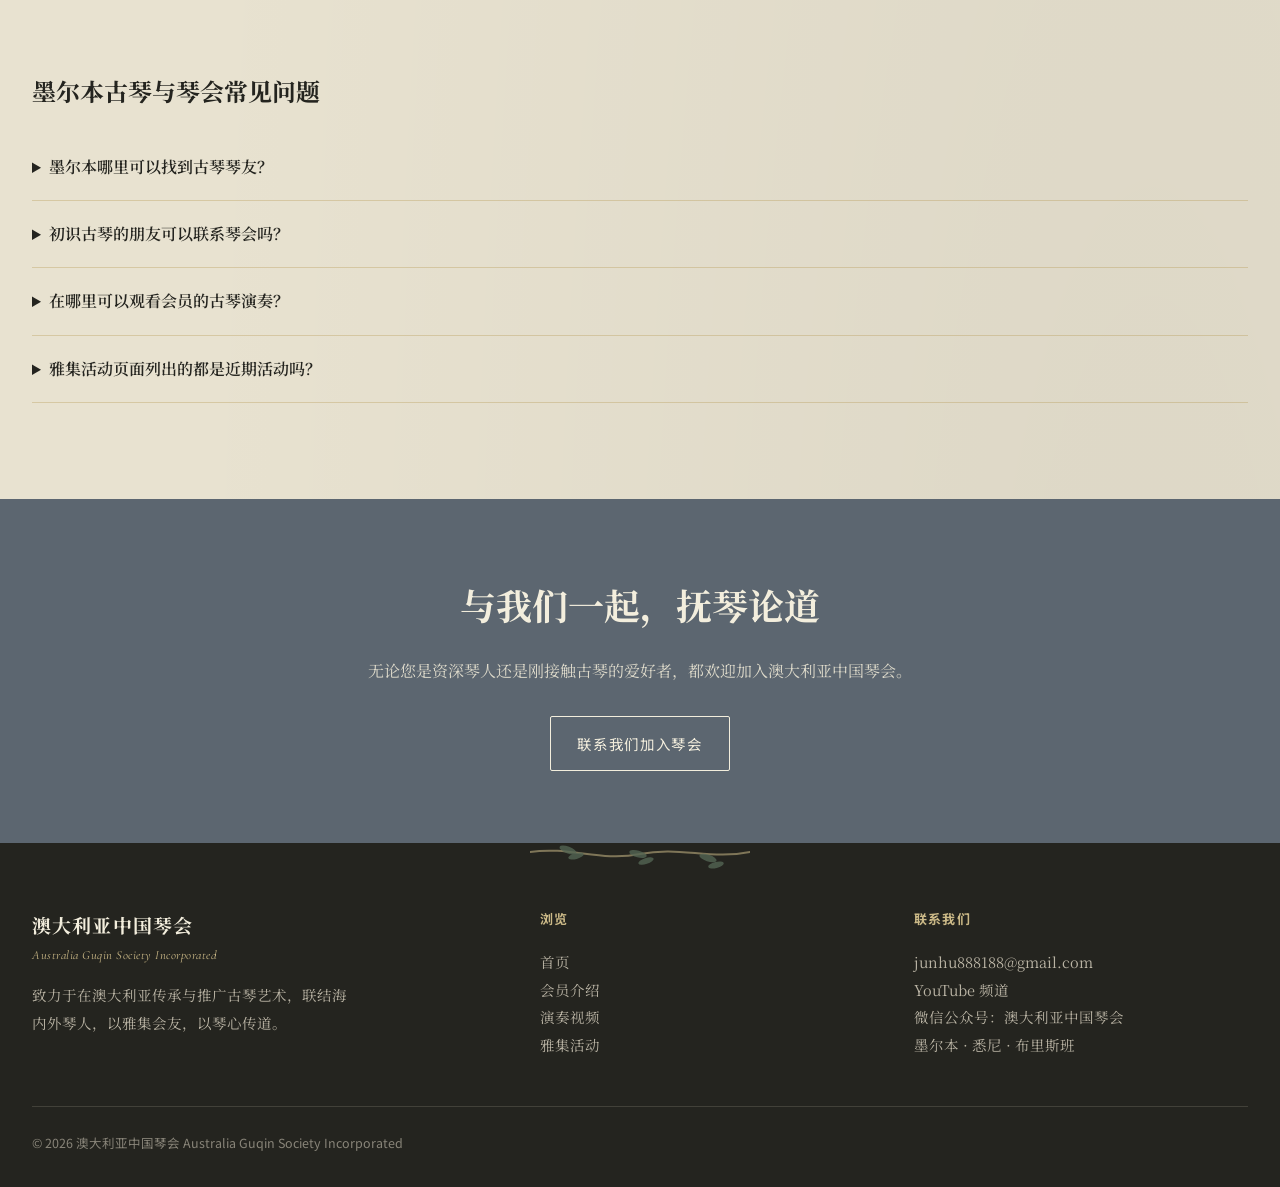
==== commit 9488db63: "Narrow hero action buttons and reduce side whitespace" ====
--- a/index.html
+++ b/index.html
@@ -1001,7 +1001,10 @@
 
 
 /* Scale both hero actions together on desktop and mobile. */
-.hero-actions { zoom: 0.75; }
+.hero-actions { width: 300px; zoom: 0.75; }
+@media (max-width: 700px) {
+  .hero-actions { width: 180px; }
+}
 </style>
 <script type="application/ld+json">{"@context": "https://schema.org", "@graph": [{"@type": "Organization", "@id": "https://auguqin.com/#organization", "name": "Australia Guqin Society Incorporated", "alternateName": "澳大利亚中国琴会", "url": "https://auguqin.com/", "logo": "https://auguqin.com/assets/logo.png", "email": "junhu888188@gmail.com", "sameAs": ["https://www.youtube.com/@AustraliaGuqinSociety"], "address": {"@type": "PostalAddress", "addressLocality": "Melbourne", "addressRegion": "VIC", "addressCountry": "AU"}}, {"@type": "WebSite", "@id": "https://auguqin.com/#website", "url": "https://auguqin.com/", "name": "澳大利亚中国琴会 · Australia Guqin Society Incorporated", "publisher": {"@id": "https://auguqin.com/#organization"}}, {"@type": "WebPage", "@id": "https://auguqin.com/#webpage", "url": "https://auguqin.com/", "name": "澳大利亚中国琴会 · 墨尔本古琴 · Australia Guqin Society", "description": "澳大利亚中国琴会官方网站，扎根墨尔本古琴文化，传承古琴艺术，联结澳大利亚及海内外琴人。介绍会员、演奏视频与雅集活动信息。", "inLanguage": "zh-Hans", "isPartOf": {"@id": "https://auguqin.com/#website"}, "about": {"@id": "https://auguqin.com/#organization"}}, {"@type": "FAQPage", "@id": "https://auguqin.com/#questions", "inLanguage": "zh-Hans", "mainEntity": [{"@type": "Question", "name": "墨尔本哪里可以找到古琴琴友？", "acceptedAnswer": {"@type": "Answer", "text": "澳大利亚中国琴会（Australia Guqin Society Incorporated）扎根墨尔本。本网站介绍琴会会员，并分享会员演奏视频与往期雅集记录。"}}, {"@type": "Question", "name": "初识古琴的朋友可以联系琴会吗？", "acceptedAnswer": {"@type": "Answer", "text": "可以。无论您已有演奏经验，还是刚开始了解古琴，都欢迎通过 junhu888188@gmail.com 联系琴会，询问加入或参加雅集的事宜。"}}, {"@type": "Question", "name": "在哪里可以观看会员的古琴演奏？", "acceptedAnswer": {"@type": "Answer", "text": "演奏视频页面收录了会员的现场演奏，包括《欸乃》《流水》等曲目；会员介绍页面提供演奏者的相关介绍。"}}, {"@type": "Question", "name": "雅集活动页面列出的都是近期活动吗？", "acceptedAnswer": {"@type": "Answer", "text": "不是。雅集活动页面主要记录往期雅集与音乐会。如需了解下一场活动的日期、地点与参与方式，请联系琴会。"}}]}]}</script><style>#questions details{border-bottom:1px solid rgba(173,138,62,.3);padding:18px 0}#questions summary{cursor:pointer;font-weight:600}#questions p{max-width:75ch;line-height:1.8}</style></head>
 <body>
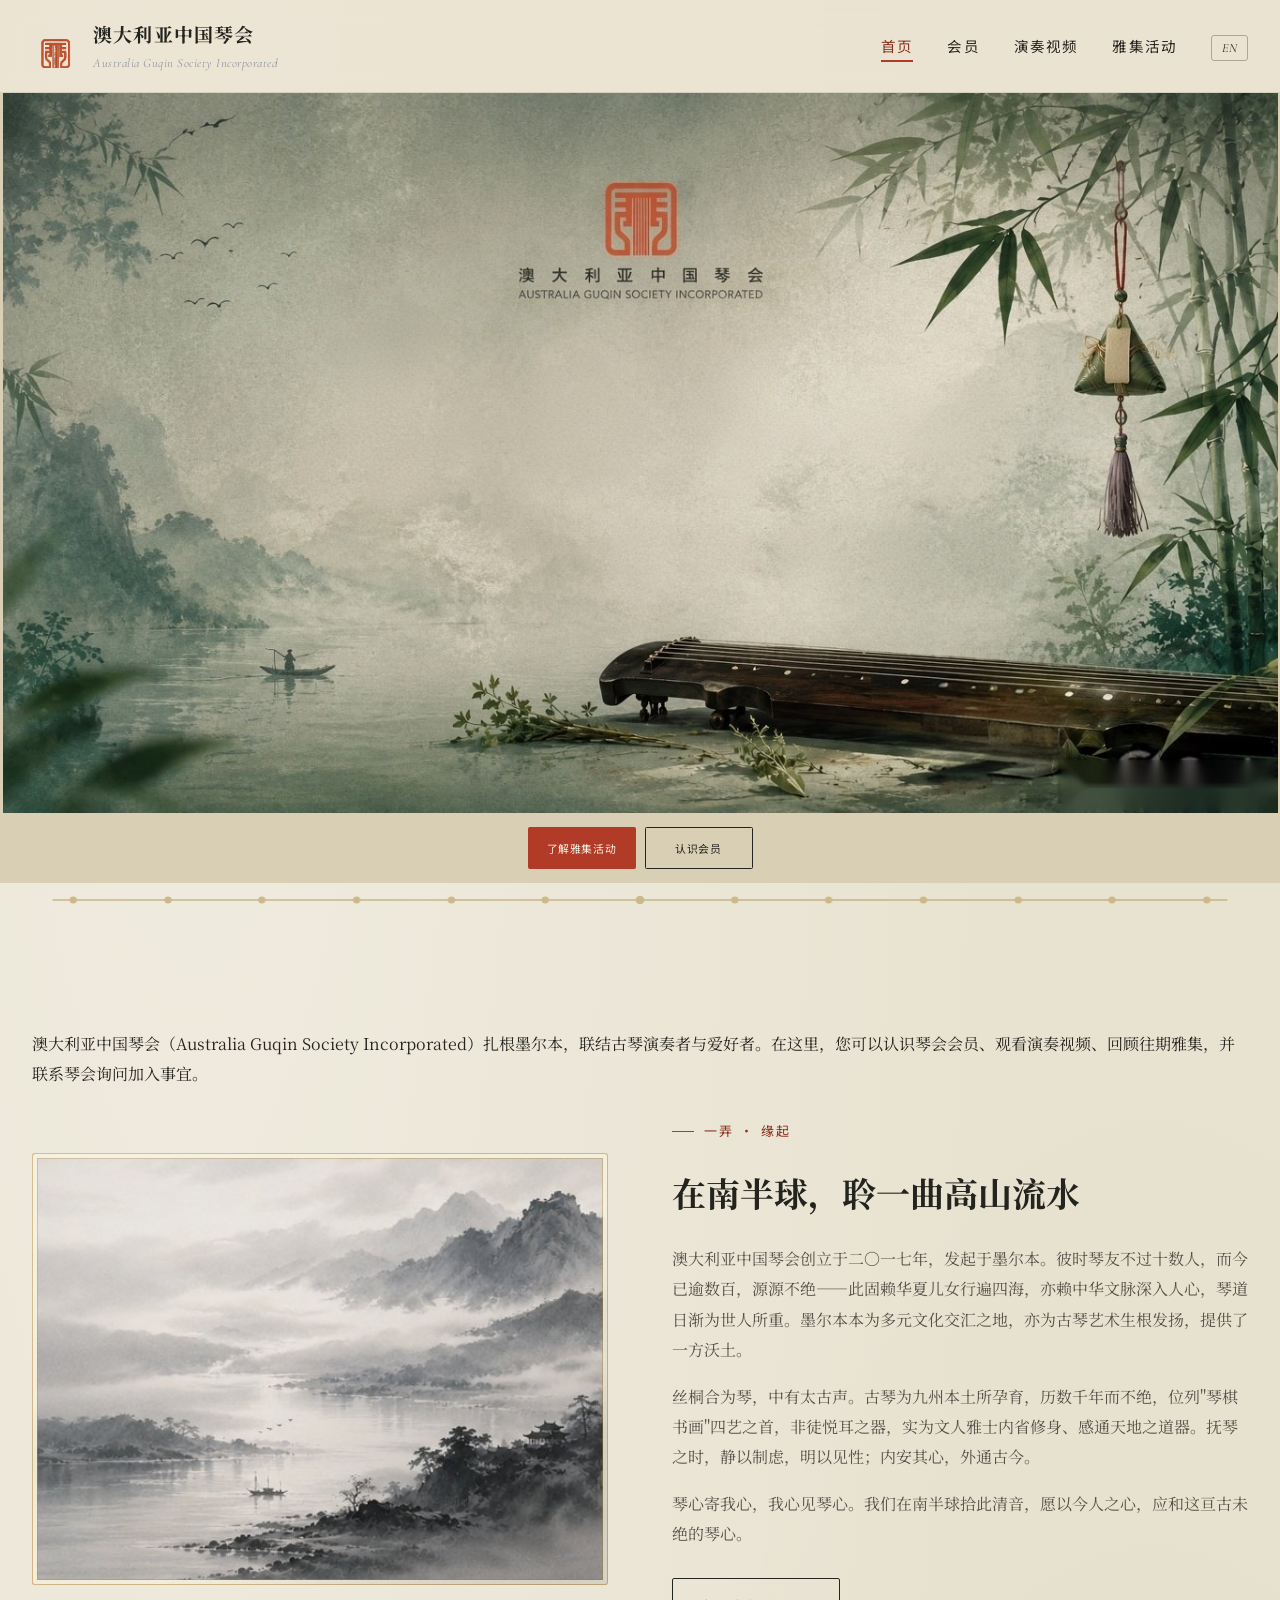
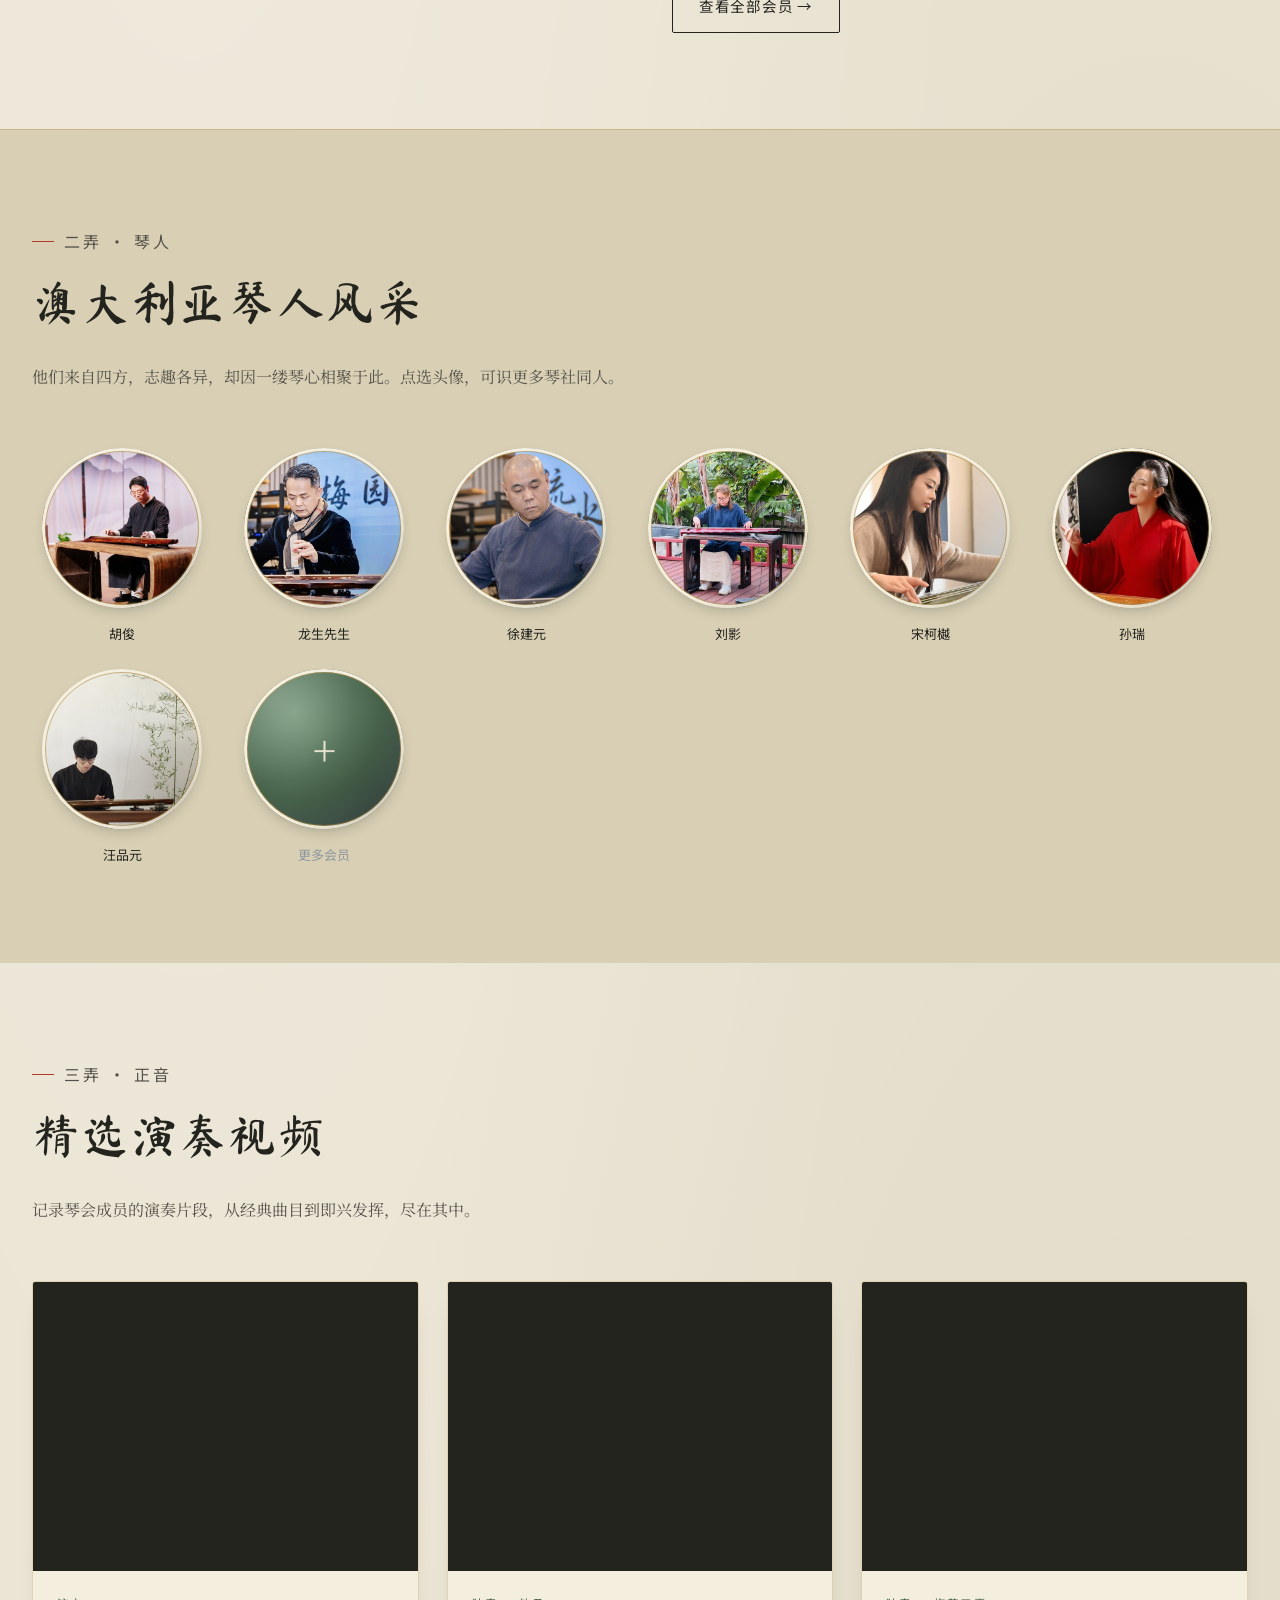
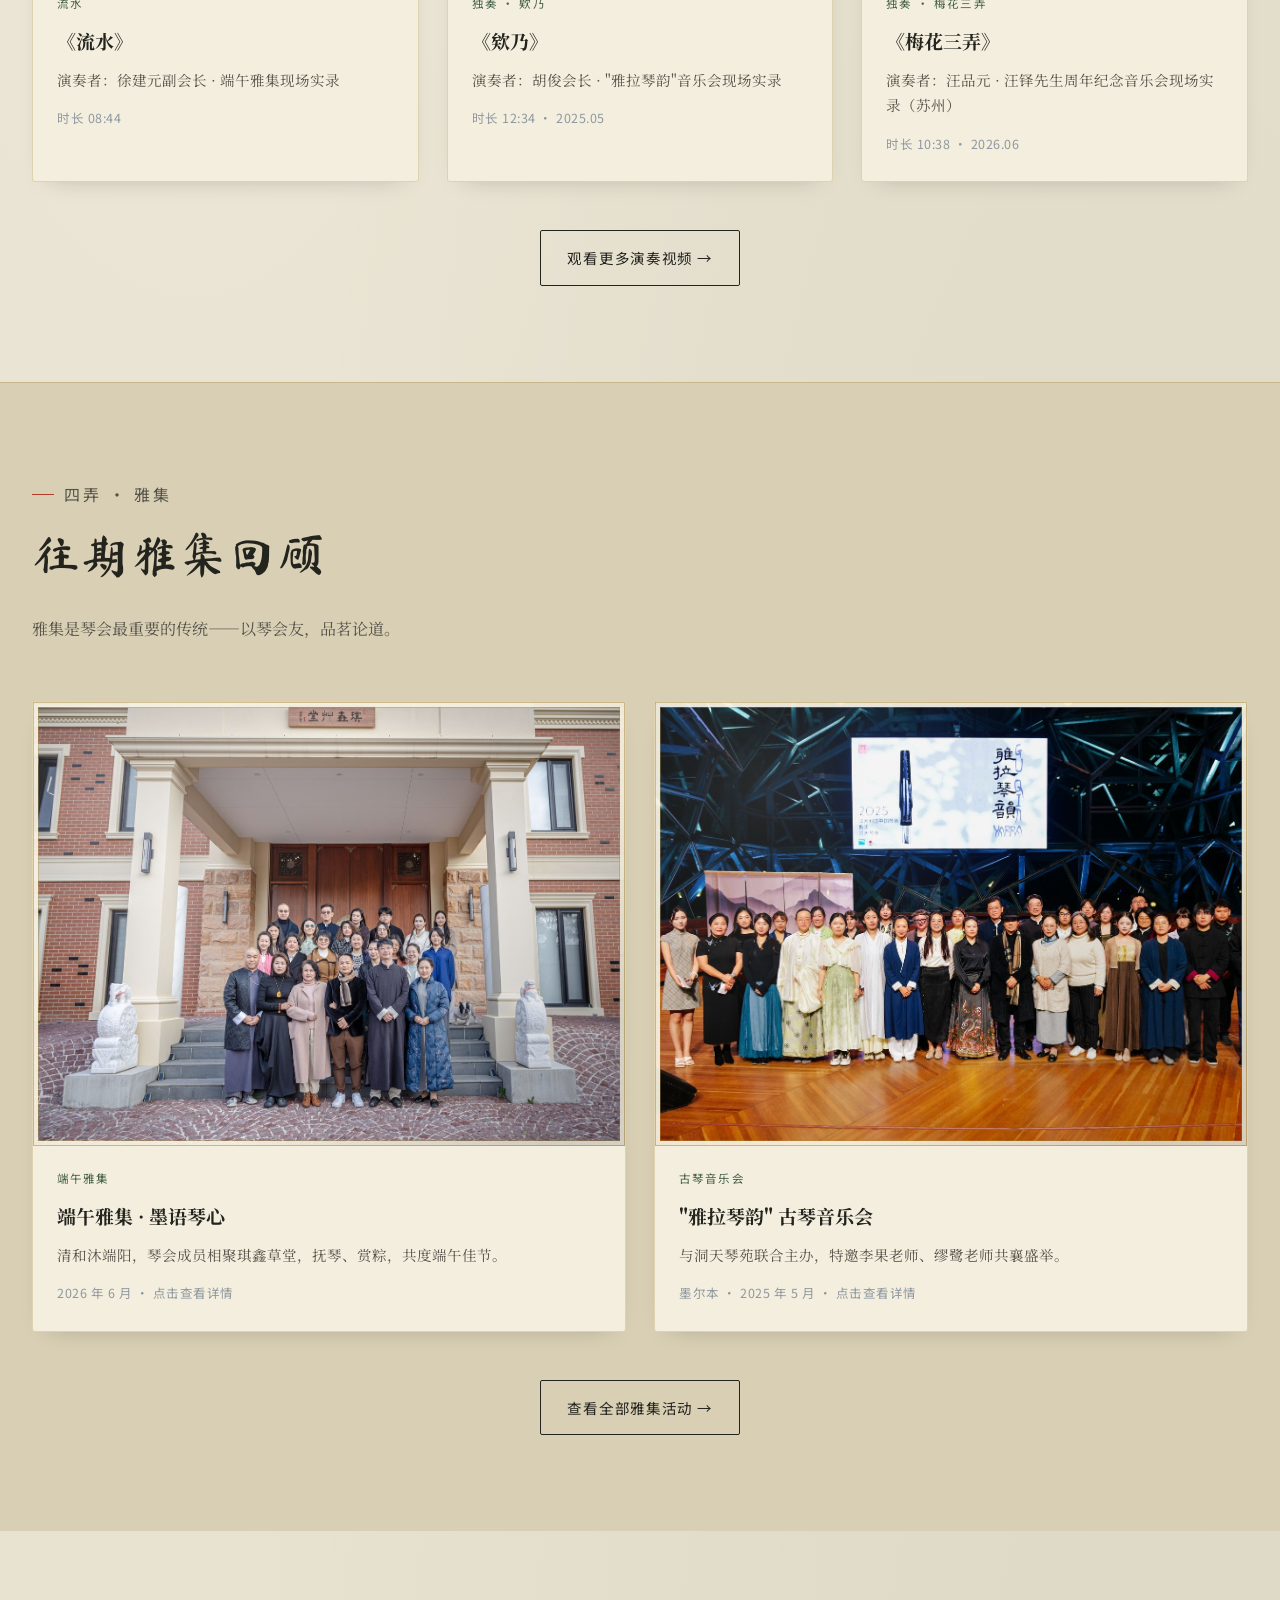
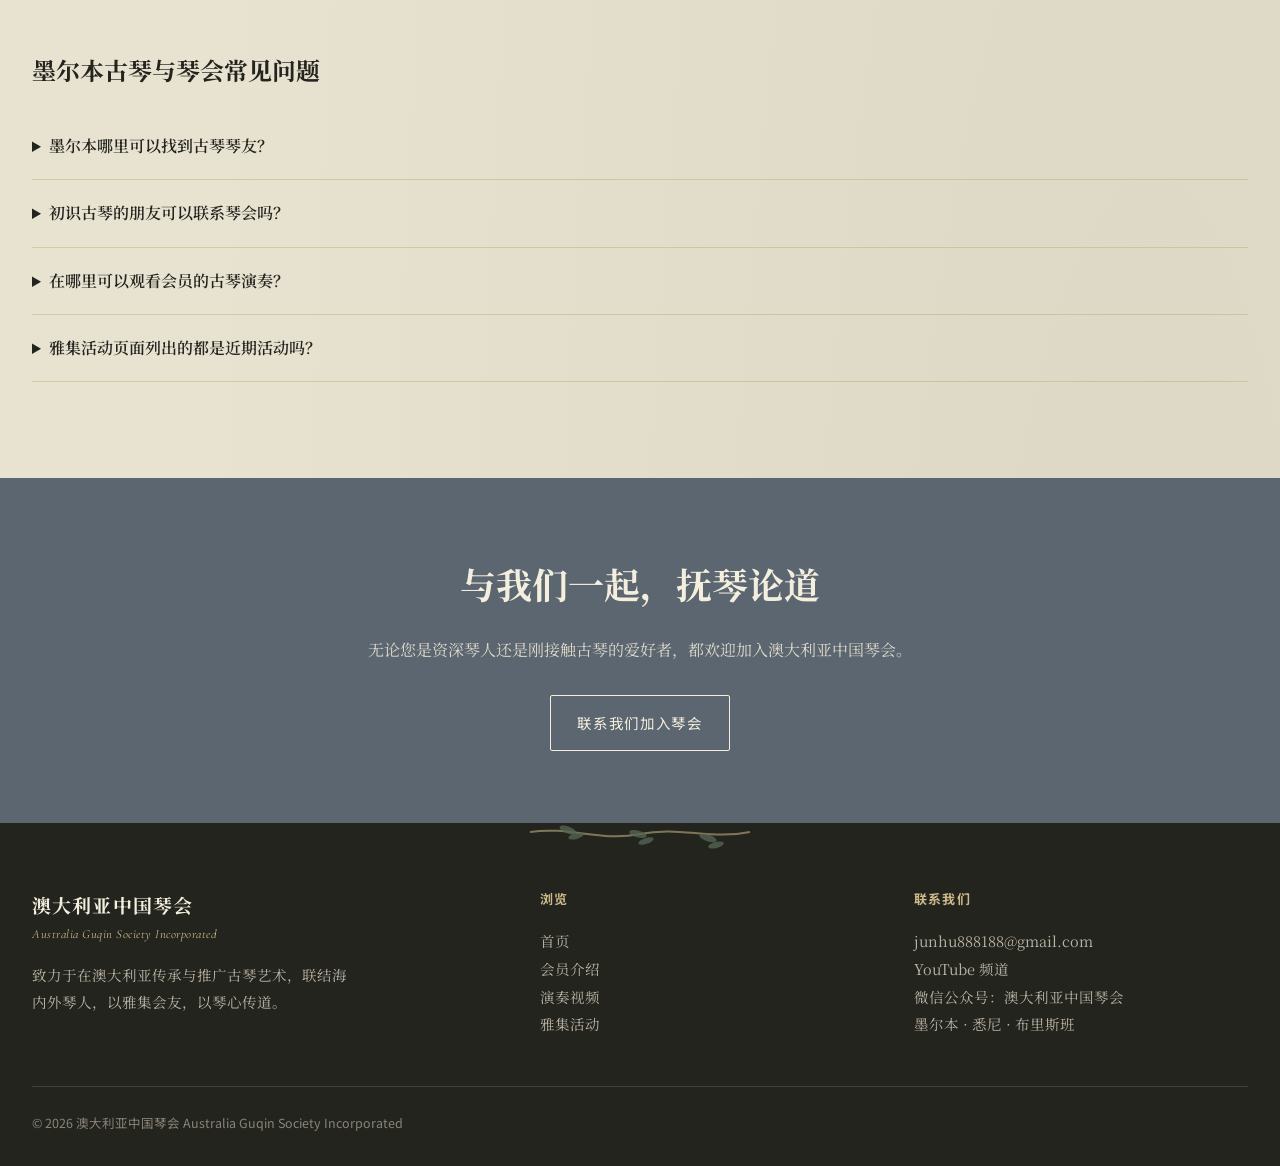
==== commit 51326e47: "Keep narrowed desktop button labels on one line" ====
--- a/index.html
+++ b/index.html
@@ -1004,6 +1004,10 @@
 .hero-actions { width: 300px; zoom: 0.75; }
 @media (max-width: 700px) {
   .hero-actions { width: 180px; }
+}
+
+@media (min-width: 701px) {
+  .hero-actions .btn { padding-left: 18px; padding-right: 18px; white-space: nowrap; }
 }
 </style>
 <script type="application/ld+json">{"@context": "https://schema.org", "@graph": [{"@type": "Organization", "@id": "https://auguqin.com/#organization", "name": "Australia Guqin Society Incorporated", "alternateName": "澳大利亚中国琴会", "url": "https://auguqin.com/", "logo": "https://auguqin.com/assets/logo.png", "email": "junhu888188@gmail.com", "sameAs": ["https://www.youtube.com/@AustraliaGuqinSociety"], "address": {"@type": "PostalAddress", "addressLocality": "Melbourne", "addressRegion": "VIC", "addressCountry": "AU"}}, {"@type": "WebSite", "@id": "https://auguqin.com/#website", "url": "https://auguqin.com/", "name": "澳大利亚中国琴会 · Australia Guqin Society Incorporated", "publisher": {"@id": "https://auguqin.com/#organization"}}, {"@type": "WebPage", "@id": "https://auguqin.com/#webpage", "url": "https://auguqin.com/", "name": "澳大利亚中国琴会 · 墨尔本古琴 · Australia Guqin Society", "description": "澳大利亚中国琴会官方网站，扎根墨尔本古琴文化，传承古琴艺术，联结澳大利亚及海内外琴人。介绍会员、演奏视频与雅集活动信息。", "inLanguage": "zh-Hans", "isPartOf": {"@id": "https://auguqin.com/#website"}, "about": {"@id": "https://auguqin.com/#organization"}}, {"@type": "FAQPage", "@id": "https://auguqin.com/#questions", "inLanguage": "zh-Hans", "mainEntity": [{"@type": "Question", "name": "墨尔本哪里可以找到古琴琴友？", "acceptedAnswer": {"@type": "Answer", "text": "澳大利亚中国琴会（Australia Guqin Society Incorporated）扎根墨尔本。本网站介绍琴会会员，并分享会员演奏视频与往期雅集记录。"}}, {"@type": "Question", "name": "初识古琴的朋友可以联系琴会吗？", "acceptedAnswer": {"@type": "Answer", "text": "可以。无论您已有演奏经验，还是刚开始了解古琴，都欢迎通过 junhu888188@gmail.com 联系琴会，询问加入或参加雅集的事宜。"}}, {"@type": "Question", "name": "在哪里可以观看会员的古琴演奏？", "acceptedAnswer": {"@type": "Answer", "text": "演奏视频页面收录了会员的现场演奏，包括《欸乃》《流水》等曲目；会员介绍页面提供演奏者的相关介绍。"}}, {"@type": "Question", "name": "雅集活动页面列出的都是近期活动吗？", "acceptedAnswer": {"@type": "Answer", "text": "不是。雅集活动页面主要记录往期雅集与音乐会。如需了解下一场活动的日期、地点与参与方式，请联系琴会。"}}]}]}</script><style>#questions details{border-bottom:1px solid rgba(173,138,62,.3);padding:18px 0}#questions summary{cursor:pointer;font-weight:600}#questions p{max-width:75ch;line-height:1.8}</style></head>
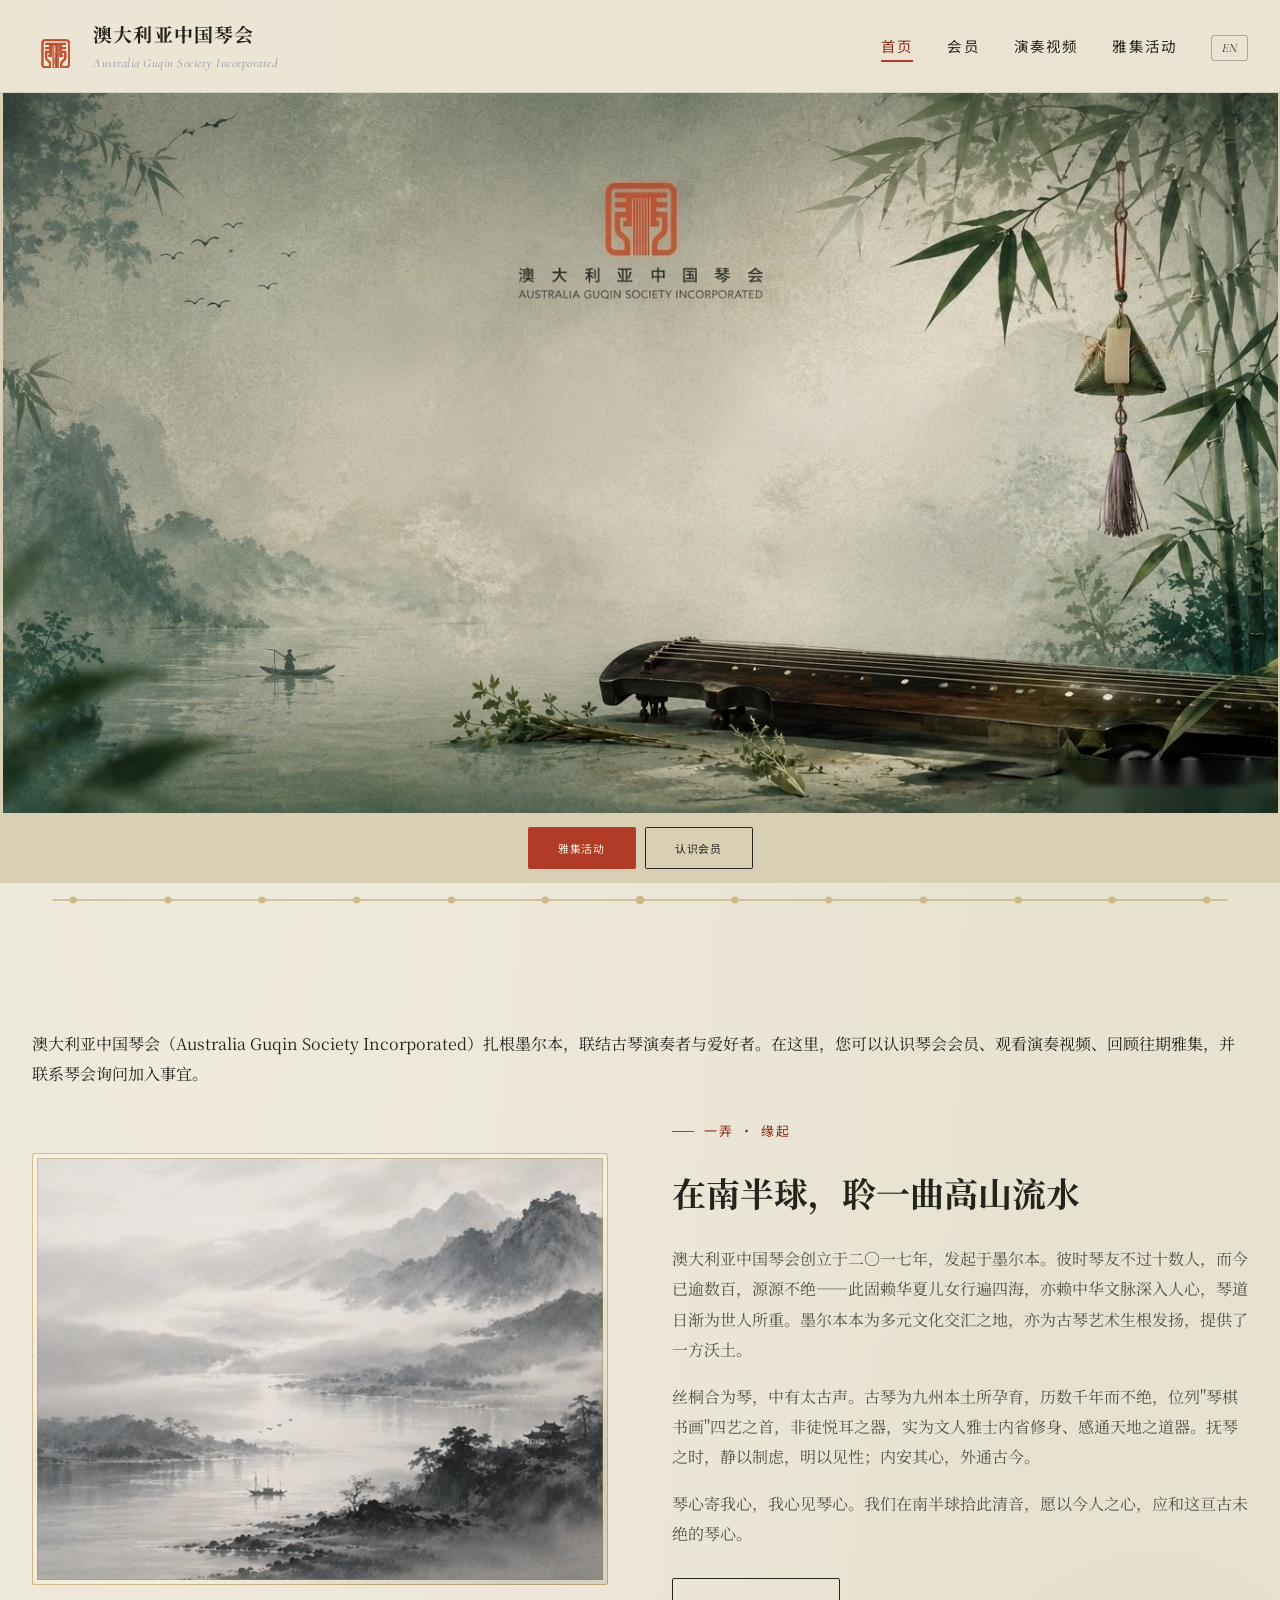
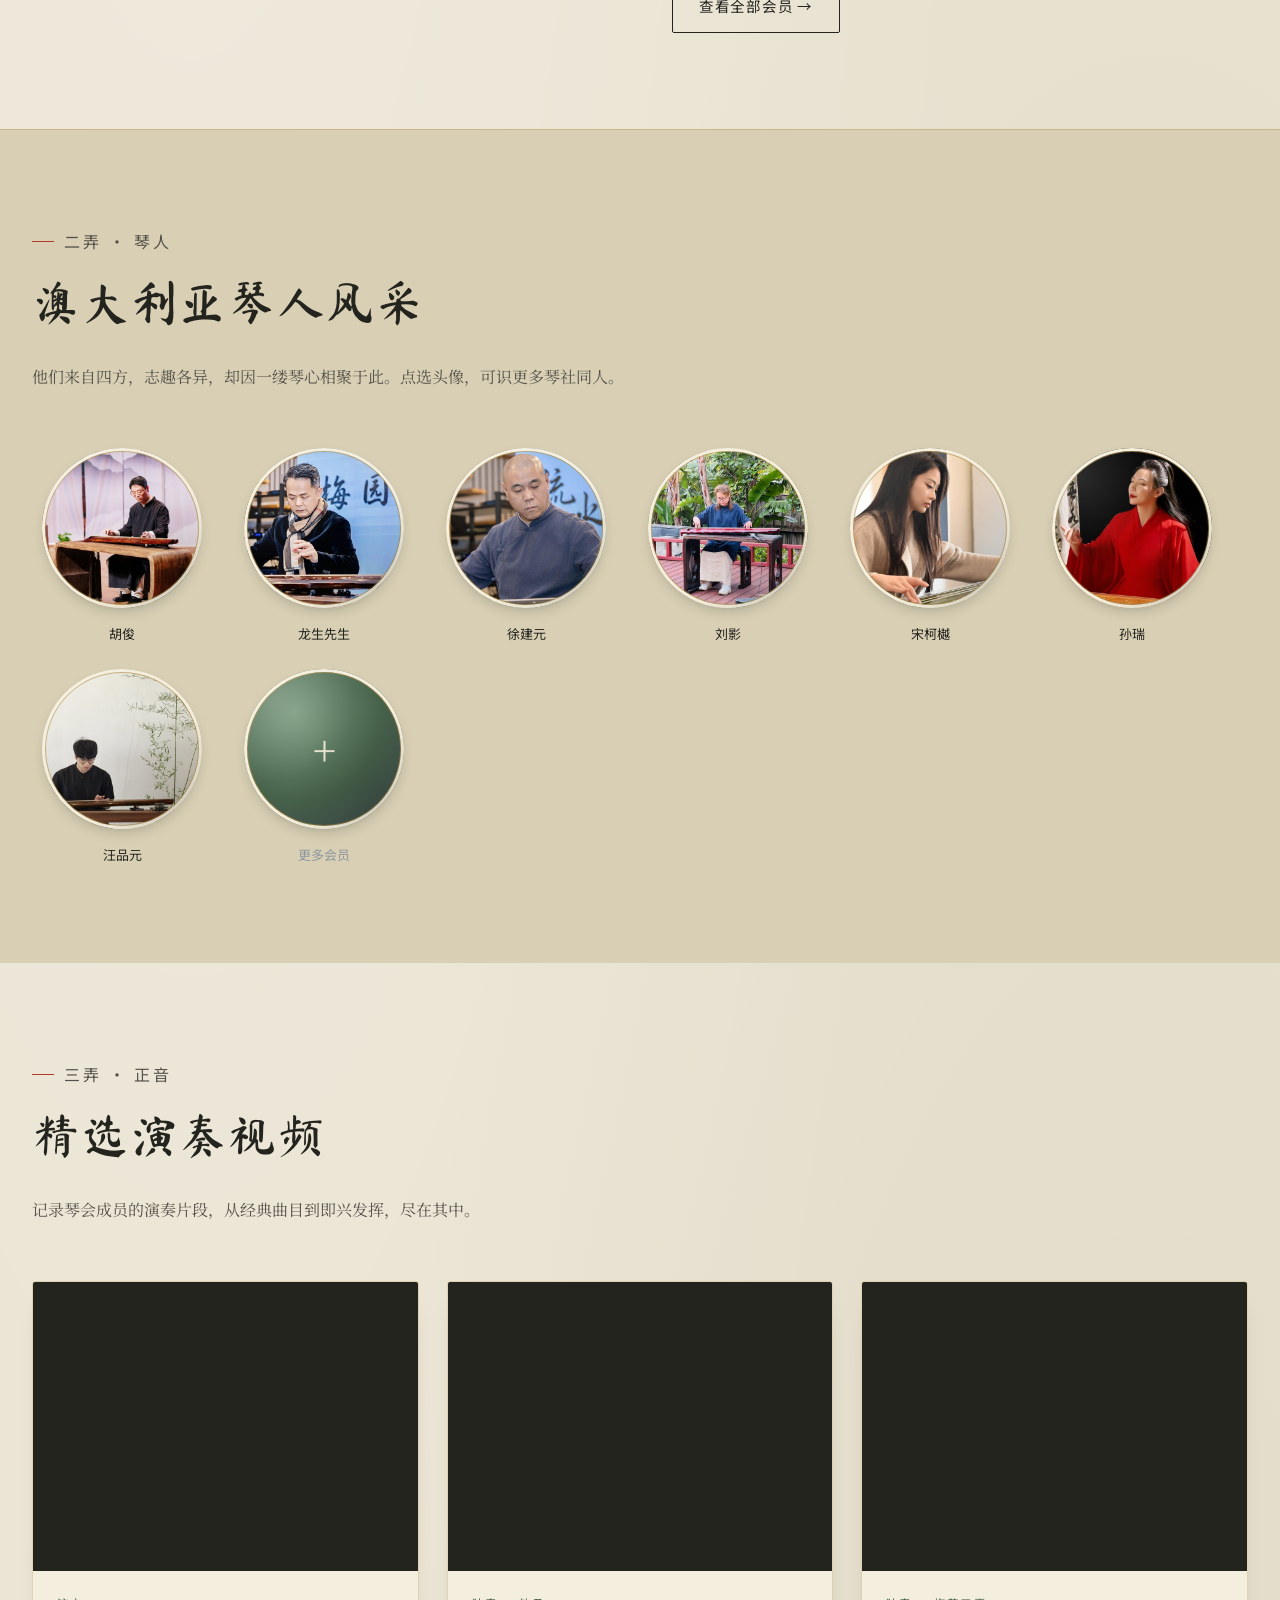
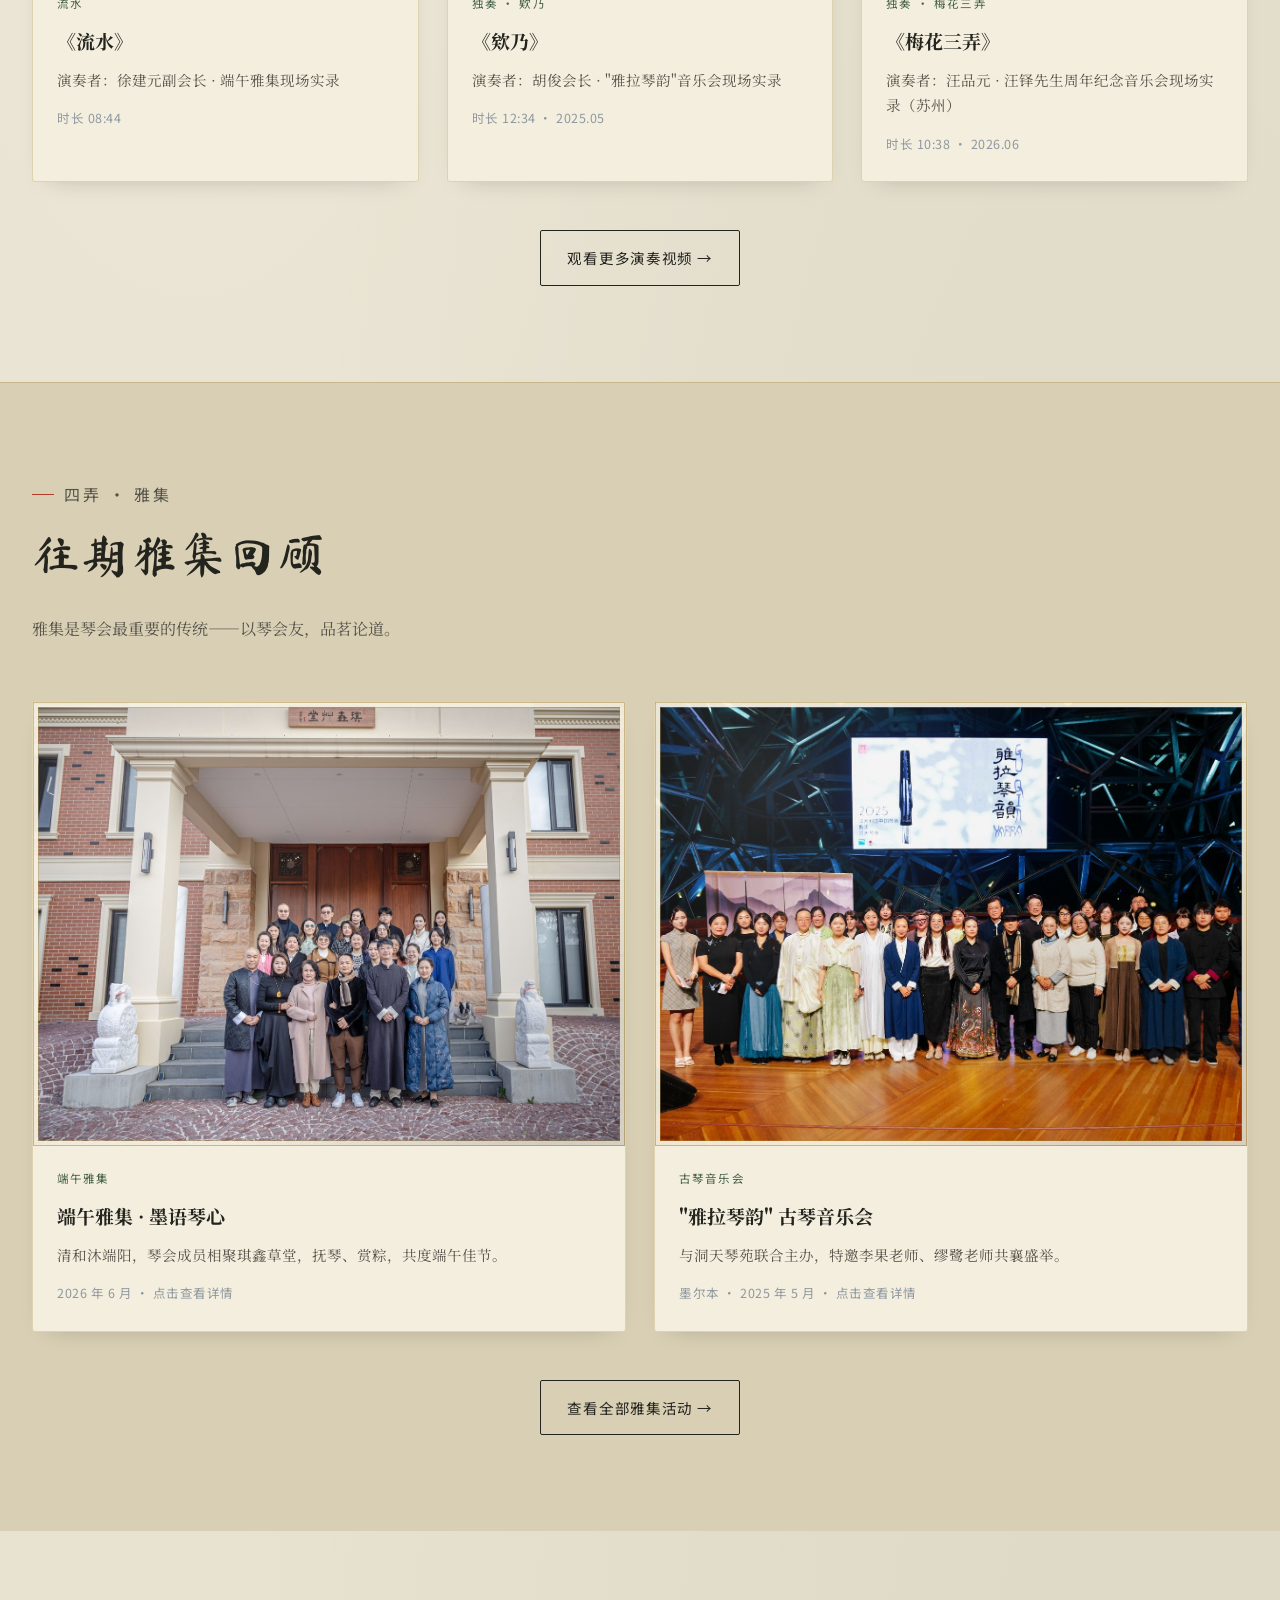
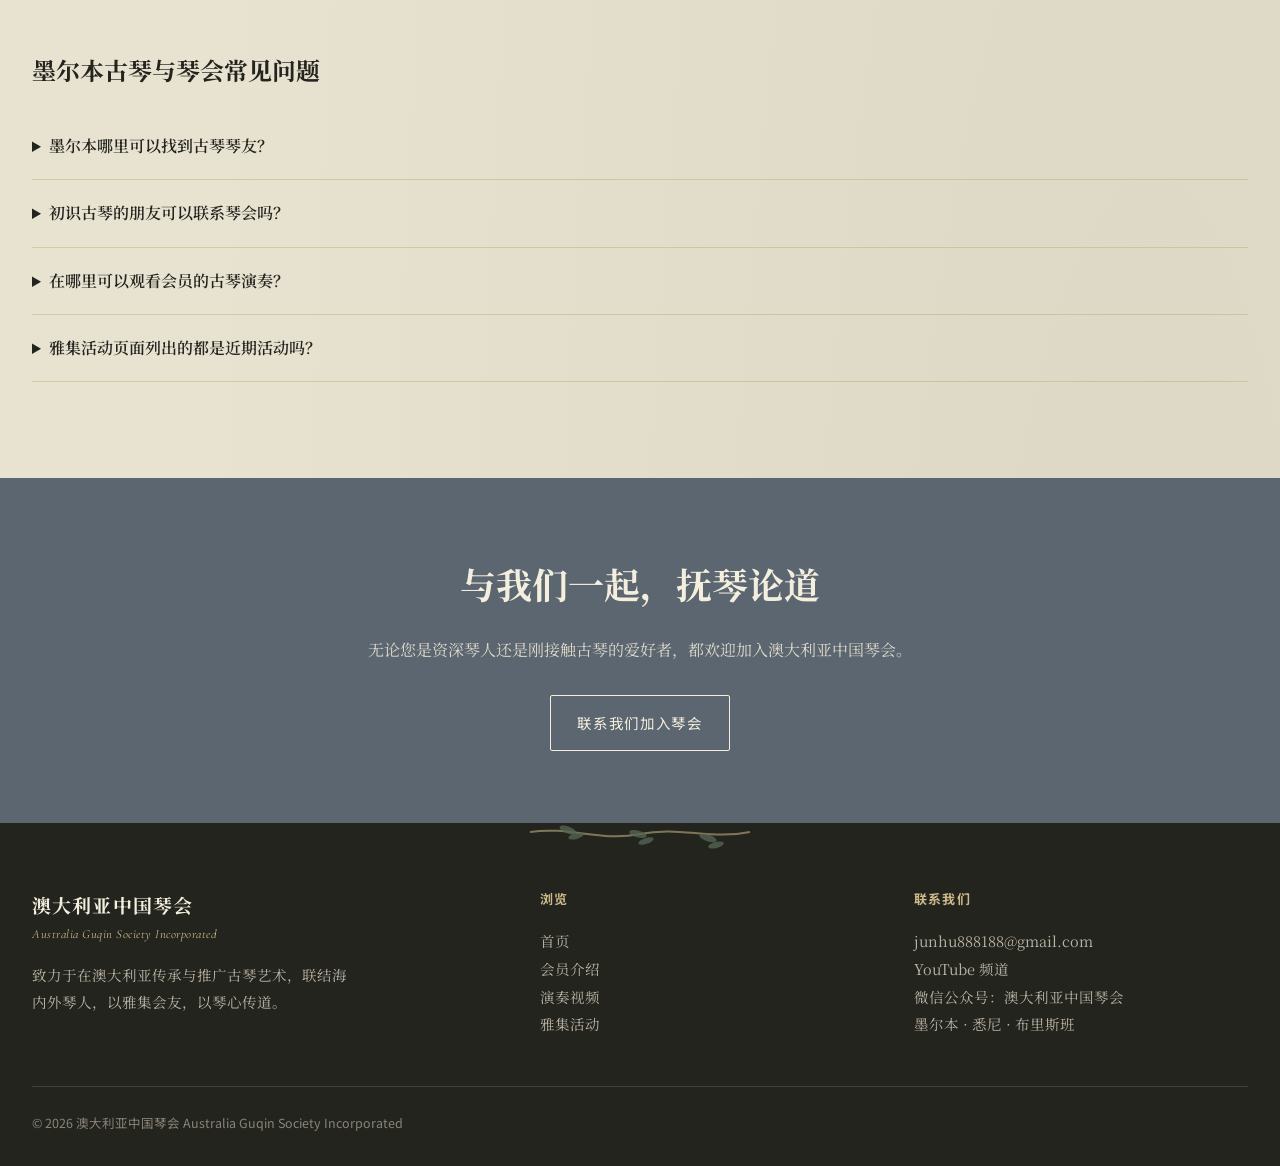
==== commit 7ce0ef6d: "Shorten homepage gathering button label to four characters" ====
--- a/index.html
+++ b/index.html
@@ -1045,7 +1045,7 @@
   <div class="wrap hero-photo-content">
     <h1 class="visually-hidden">澳大利亚中国琴会 Australia Guqin Society Incorporated</h1>
     <div class="hero-actions">
-      <a href="gatherings.html" class="btn btn-primary">了解雅集活动</a>
+      <a href="gatherings.html" class="btn btn-primary">雅集活动</a>
       <a href="members.html" class="btn btn-ghost btn-ghost-light">认识会员</a>
     </div>
   </div>
